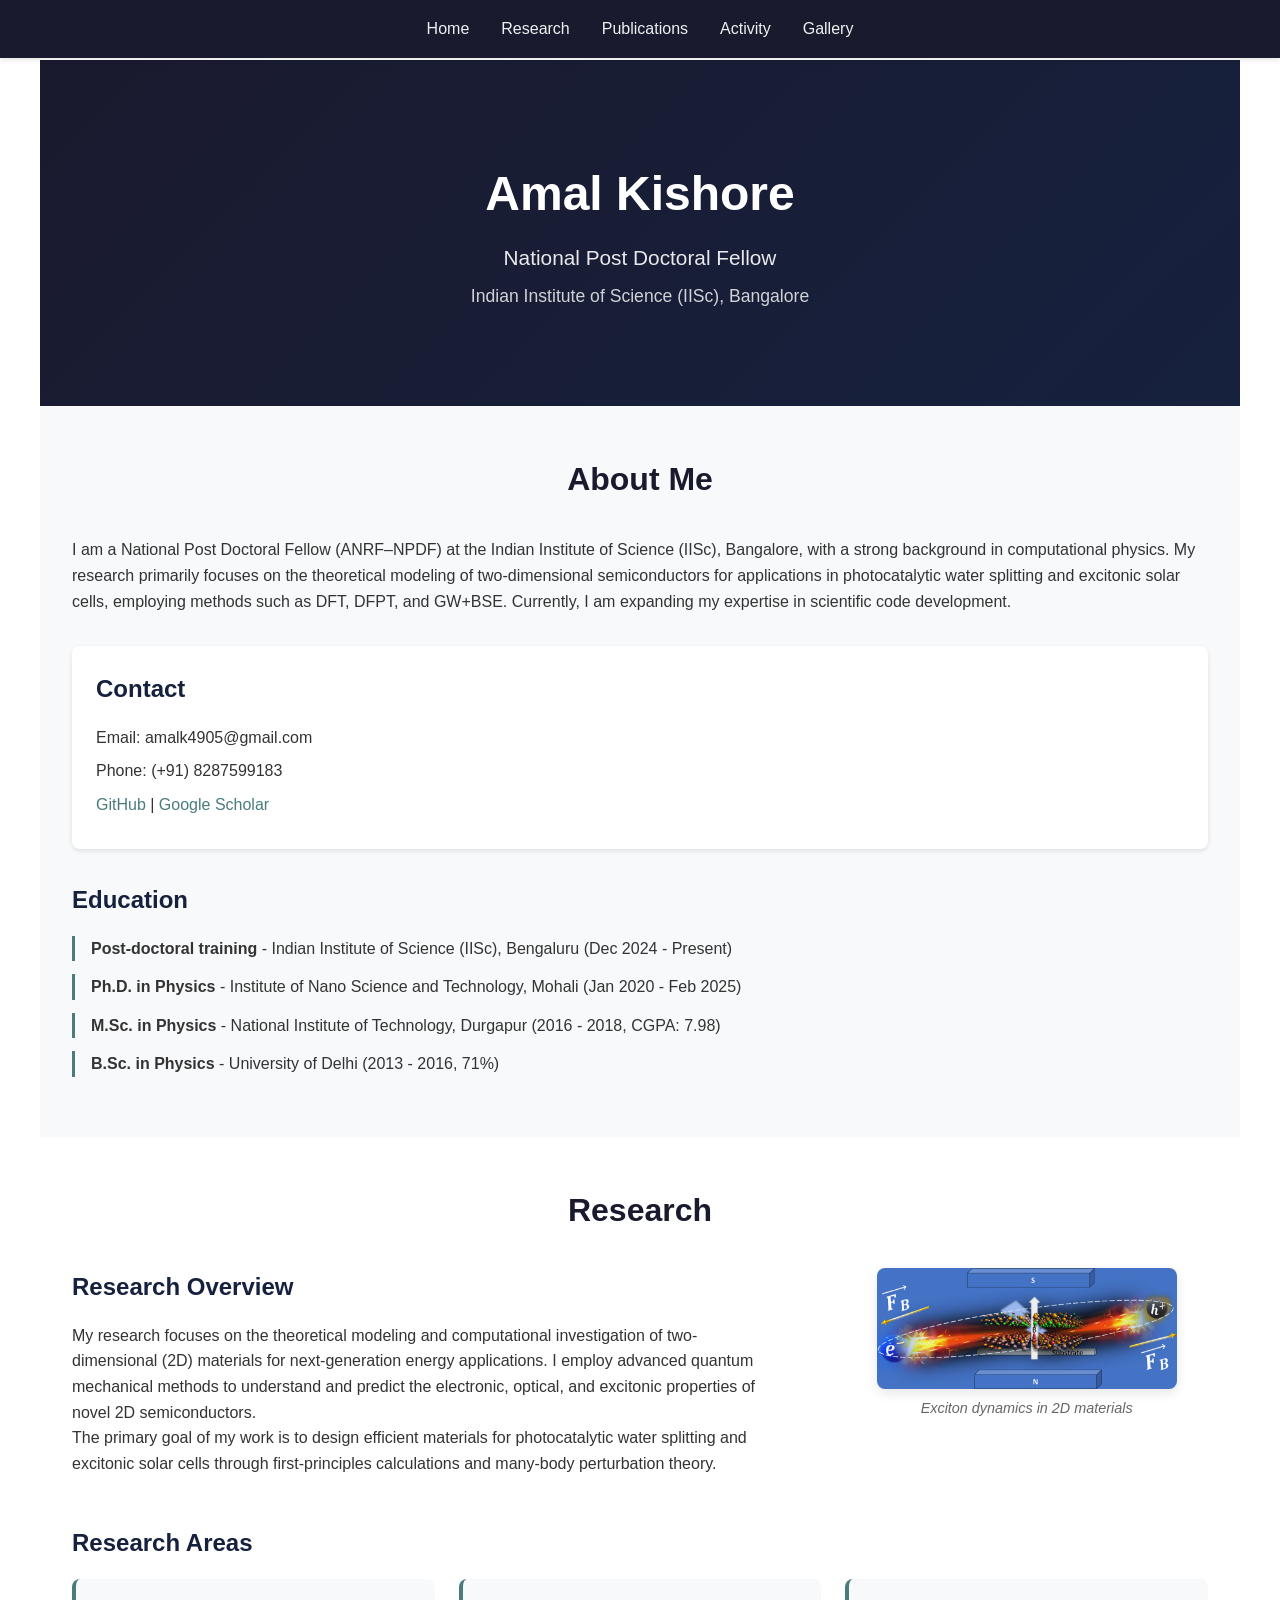
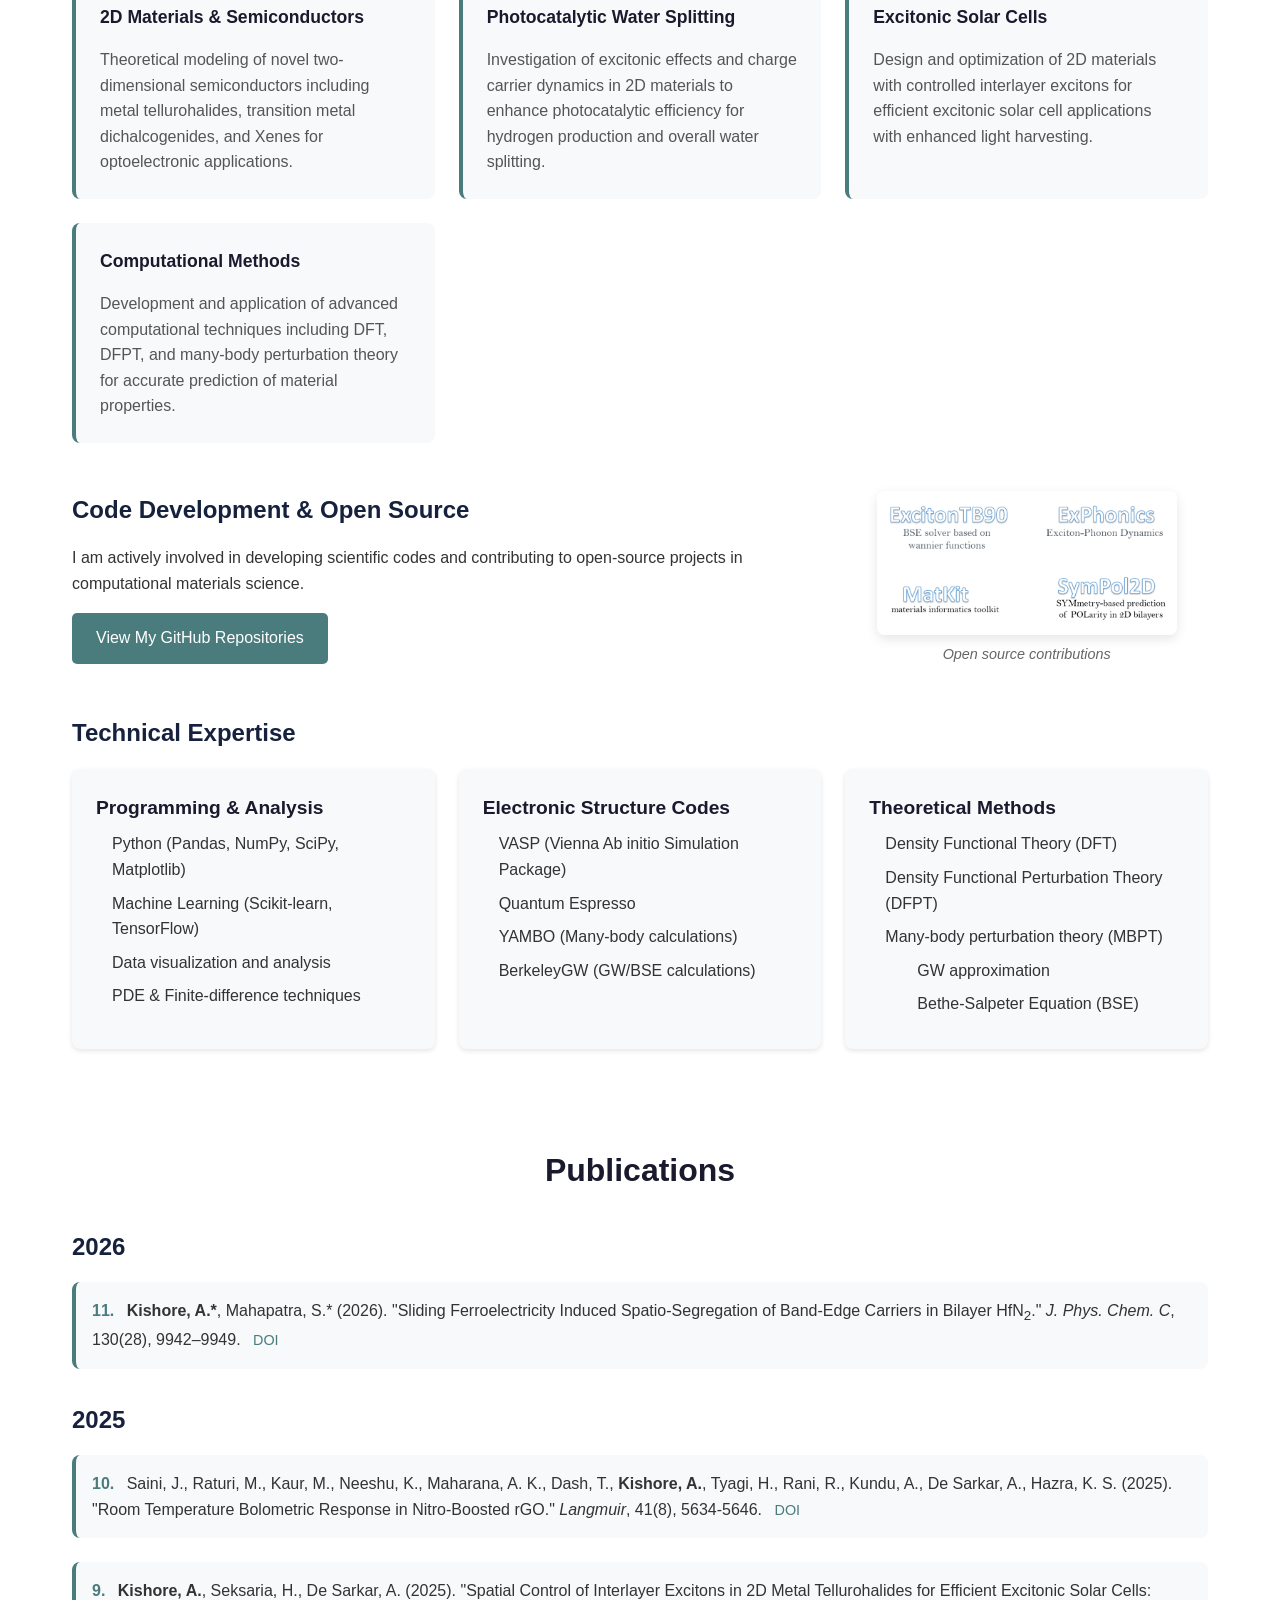
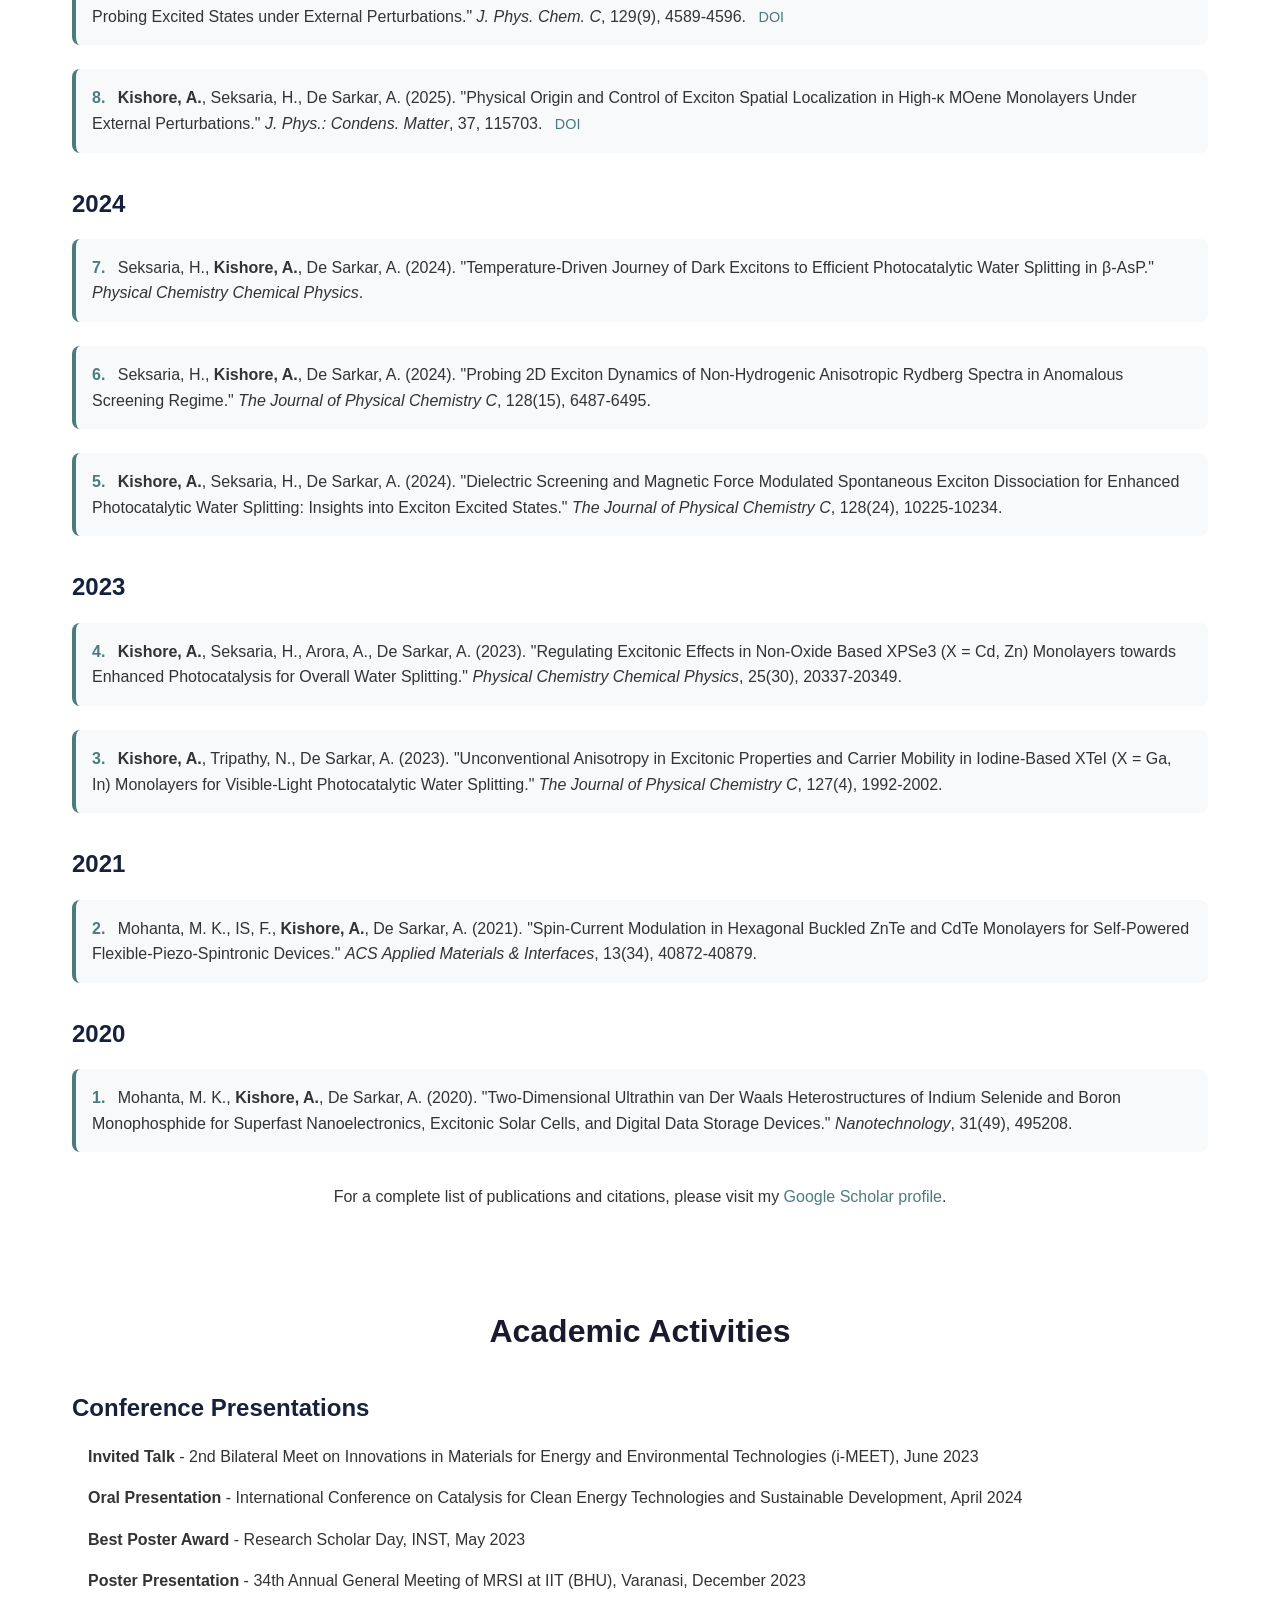
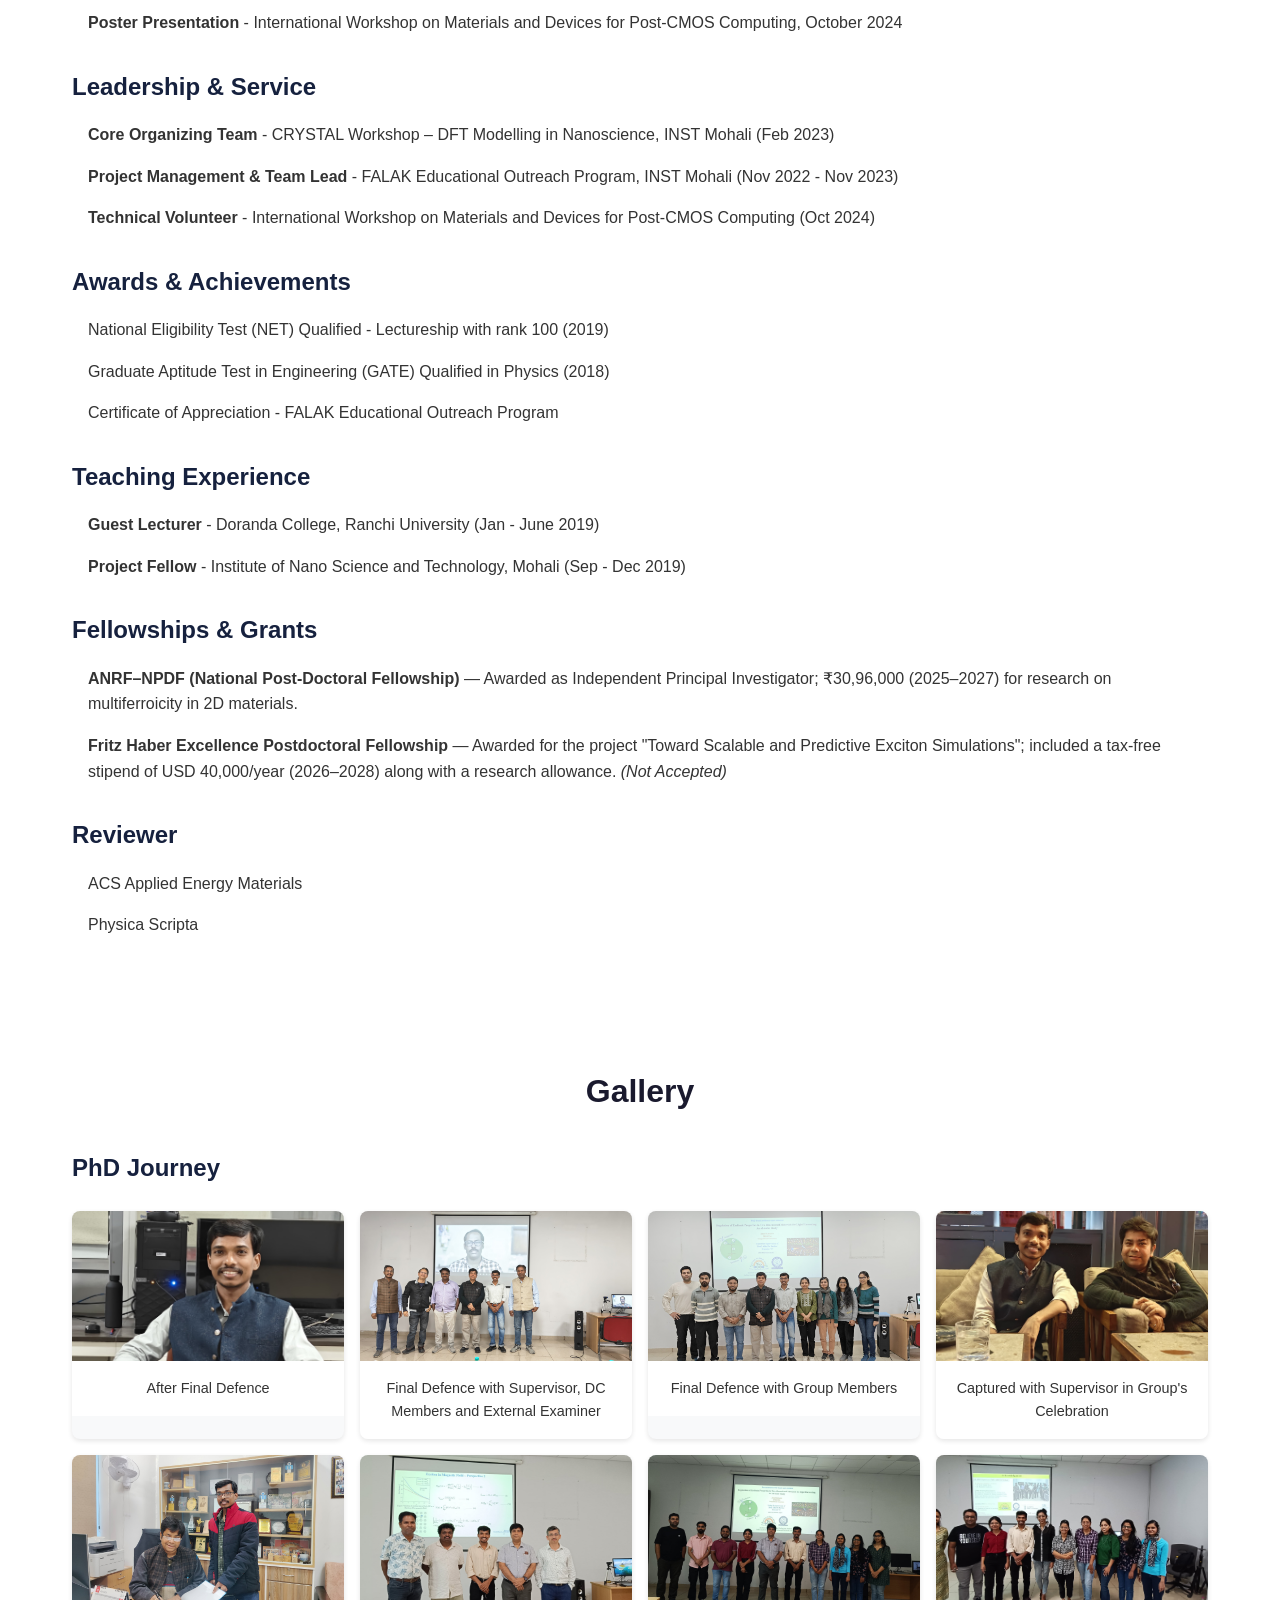
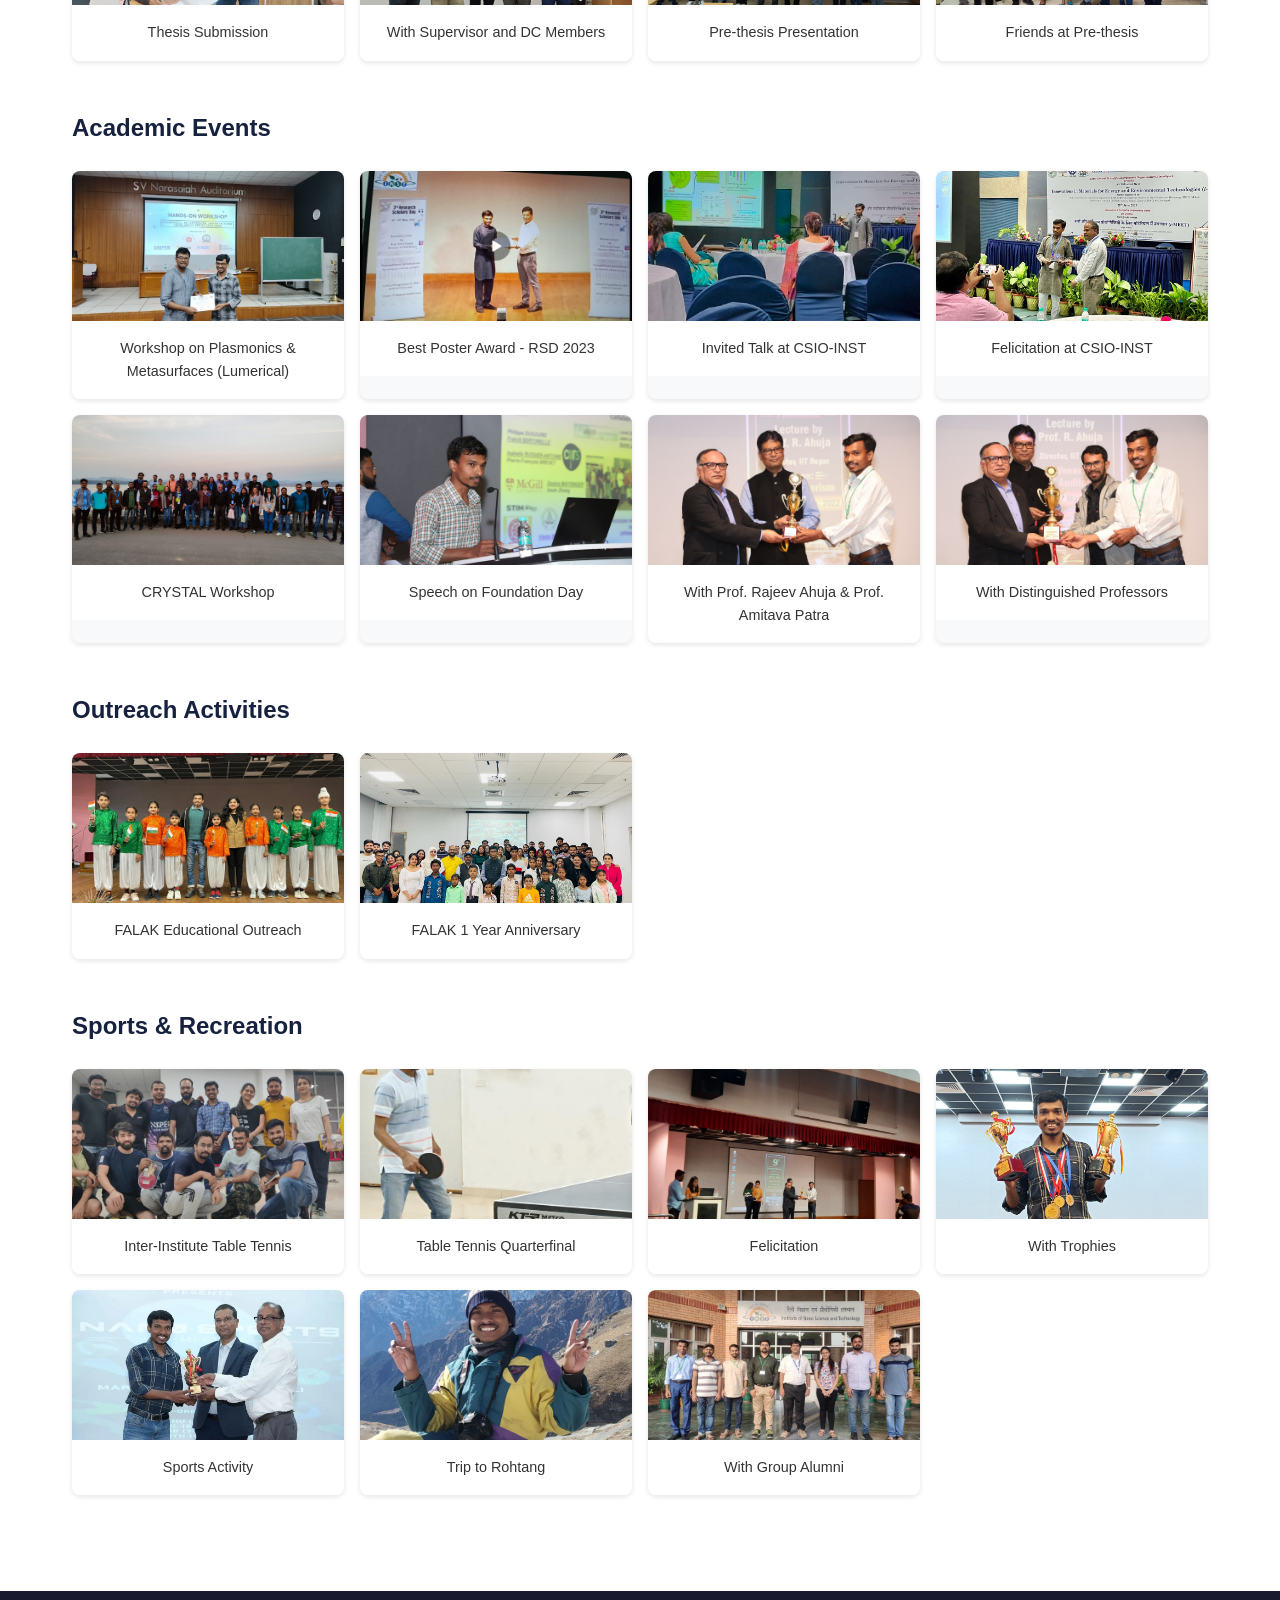
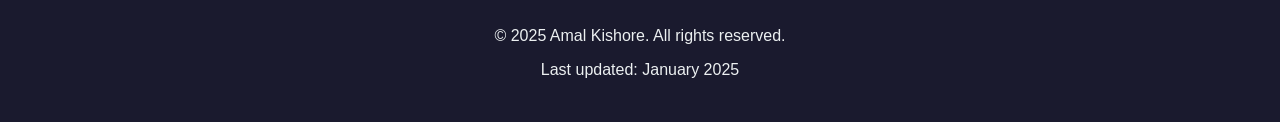
==== index.html @ a4b7e2dc "Add publication #11: Sliding Ferroelectricity in Bilayer HfN2, JPCC 2026 Co-Authored-By: Claude Sonn" ====
<!DOCTYPE html>
<html lang="en">
<head>
    <meta charset="UTF-8">
    <meta name="viewport" content="width=device-width, initial-scale=1.0">
    <title>Amal Kishore - National Post Doctoral Fellow</title>
    <link rel="stylesheet" href="styles.css">
</head>
<body>
    <header>
        <nav>
            <ul>
                <li><a href="#home">Home</a></li>
                <li><a href="#research">Research</a></li>
                <li><a href="#publications">Publications</a></li>
                <li><a href="#activity">Activity</a></li>
                <li><a href="#gallery">Gallery</a></li>
            </ul>
        </nav>
    </header>

    <main>
        <section id="home" class="hero">
            <h1>Amal Kishore</h1>
            <p class="tagline">National Post Doctoral Fellow</p>
            <p class="affiliation">Indian Institute of Science (IISc), Bangalore</p>
        </section>

        <section id="home-content">
            <h2>About Me</h2>
            <p>I am a National Post Doctoral Fellow (ANRF–NPDF) at the Indian Institute of Science (IISc), Bangalore, with a strong background in computational physics. My research primarily focuses on the theoretical modeling of two-dimensional semiconductors for applications in photocatalytic water splitting and excitonic solar cells, employing methods such as DFT, DFPT, and GW+BSE. Currently, I am expanding my expertise in scientific code development.</p>
            
            <div class="contact-info">
                <h3>Contact</h3>
                <p>Email: amalk4905@gmail.com</p>
                <p>Phone: (+91) 8287599183</p>
                <p><a href="https://github.com/amal-kishore" target="_blank">GitHub</a> | <a href="https://scholar.google.com/citations?hl=en&user=zPZ7AGsAAAAJ" target="_blank">Google Scholar</a></p>
            </div>

            <div class="education">
                <h3>Education</h3>
                <ul>
                    <li><strong>Post-doctoral training</strong> - Indian Institute of Science (IISc), Bengaluru (Dec 2024 - Present)</li>
                    <li><strong>Ph.D. in Physics</strong> - Institute of Nano Science and Technology, Mohali (Jan 2020 - Feb 2025)</li>
                    <li><strong>M.Sc. in Physics</strong> - National Institute of Technology, Durgapur (2016 - 2018, CGPA: 7.98)</li>
                    <li><strong>B.Sc. in Physics</strong> - University of Delhi (2013 - 2016, 71%)</li>
                </ul>
            </div>
        </section>

        <section id="research">
            <h2>Research</h2>
            <div class="research-content">
                <div class="research-overview">
                    <div class="research-text">
                        <h3>Research Overview</h3>
                        <p>My research focuses on the theoretical modeling and computational investigation of two-dimensional (2D) materials for next-generation energy applications. I employ advanced quantum mechanical methods to understand and predict the electronic, optical, and excitonic properties of novel 2D semiconductors.</p>
                        
                        <p>The primary goal of my work is to design efficient materials for photocatalytic water splitting and excitonic solar cells through first-principles calculations and many-body perturbation theory.</p>
                    </div>
                    <div class="research-image">
                        <img src="photos/TOC-exciton.jpeg" alt="Exciton Research Illustration" class="research-fig">
                        <p class="image-caption">Exciton dynamics in 2D materials</p>
                    </div>
                </div>

                <h3>Research Areas</h3>
                <div class="research-areas">
                    <div class="research-area">
                        <h4>2D Materials & Semiconductors</h4>
                        <p>Theoretical modeling of novel two-dimensional semiconductors including metal tellurohalides, transition metal dichalcogenides, and Xenes for optoelectronic applications.</p>
                    </div>
                    <div class="research-area">
                        <h4>Photocatalytic Water Splitting</h4>
                        <p>Investigation of excitonic effects and charge carrier dynamics in 2D materials to enhance photocatalytic efficiency for hydrogen production and overall water splitting.</p>
                    </div>
                    <div class="research-area">
                        <h4>Excitonic Solar Cells</h4>
                        <p>Design and optimization of 2D materials with controlled interlayer excitons for efficient excitonic solar cell applications with enhanced light harvesting.</p>
                    </div>
                    <div class="research-area">
                        <h4>Computational Methods</h4>
                        <p>Development and application of advanced computational techniques including DFT, DFPT, and many-body perturbation theory for accurate prediction of material properties.</p>
                    </div>
                </div>

                <div class="code-projects">
                    <div class="code-text">
                        <h3>Code Development & Open Source</h3>
                        <p>I am actively involved in developing scientific codes and contributing to open-source projects in computational materials science.</p>
                        <a href="https://github.com/amal-kishore" target="_blank" class="github-link">
                            <span>View My GitHub Repositories</span>
                        </a>
                    </div>
                    <div class="code-image">
                        <img src="photos/github-repo.png" alt="GitHub Repository" class="research-fig">
                        <p class="image-caption">Open source contributions</p>
                    </div>
                </div>

                <h3>Technical Expertise</h3>
                <div class="skills-grid">
                    <div class="skill-category">
                        <h4>Programming & Analysis</h4>
                        <ul>
                            <li>Python (Pandas, NumPy, SciPy, Matplotlib)</li>
                            <li>Machine Learning (Scikit-learn, TensorFlow)</li>
                            <li>Data visualization and analysis</li>
                            <li>PDE & Finite-difference techniques</li>
                        </ul>
                    </div>
                    <div class="skill-category">
                        <h4>Electronic Structure Codes</h4>
                        <ul>
                            <li>VASP (Vienna Ab initio Simulation Package)</li>
                            <li>Quantum Espresso</li>
                            <li>YAMBO (Many-body calculations)</li>
                            <li>BerkeleyGW (GW/BSE calculations)</li>
                        </ul>
                    </div>
                    <div class="skill-category">
                        <h4>Theoretical Methods</h4>
                        <ul>
                            <li>Density Functional Theory (DFT)</li>
                            <li>Density Functional Perturbation Theory (DFPT)</li>
                            <li>Many-body perturbation theory (MBPT)
                                <ul style="margin-left: 1rem; margin-top: 0.5rem;">
                                    <li>GW approximation</li>
                                    <li>Bethe-Salpeter Equation (BSE)</li>
                                </ul>
                            </li>
                        </ul>
                    </div>
                </div>
            </div>
        </section>

        <section id="publications">
            <h2>Publications</h2>
            <div class="publications-content">
                <h3>2026</h3>
                <ul class="publication-list">
                    <li>
                        <span class="pub-number">11.</span> <strong>Kishore, A.*</strong>, Mahapatra, S.* (2026). "Sliding Ferroelectricity Induced Spatio-Segregation of Band-Edge Carriers in Bilayer HfN<sub>2</sub>." <em>J. Phys. Chem. C</em>, 130(28), 9942–9949. <a href="https://doi.org/10.1021/acs.jpcc.6c01931" target="_blank" class="doi-link">DOI</a>
                    </li>
                </ul>

                <h3>2025</h3>
                <ul class="publication-list">
                    <li>
                        <span class="pub-number">10.</span> Saini, J., Raturi, M., Kaur, M., Neeshu, K., Maharana, A. K., Dash, T., <strong>Kishore, A.</strong>, Tyagi, H., Rani, R., Kundu, A., De Sarkar, A., Hazra, K. S. (2025). "Room Temperature Bolometric Response in Nitro-Boosted rGO." <em>Langmuir</em>, 41(8), 5634-5646. <a href="https://doi.org/10.1021/acs.langmuir.5c00028" target="_blank" class="doi-link">DOI</a>
                    </li>
                    <li>
                        <span class="pub-number">9.</span> <strong>Kishore, A.</strong>, Seksaria, H., De Sarkar, A. (2025). "Spatial Control of Interlayer Excitons in 2D Metal Tellurohalides for Efficient Excitonic Solar Cells: Probing Excited States under External Perturbations." <em>J. Phys. Chem. C</em>, 129(9), 4589-4596. <a href="https://doi.org/10.1021/acs.jpcc.4c06964" target="_blank" class="doi-link">DOI</a>
                    </li>
                    <li>
                        <span class="pub-number">8.</span> <strong>Kishore, A.</strong>, Seksaria, H., De Sarkar, A. (2025). "Physical Origin and Control of Exciton Spatial Localization in High-κ MOene Monolayers Under External Perturbations." <em>J. Phys.: Condens. Matter</em>, 37, 115703. <a href="https://iopscience.iop.org/article/10.1088/1361-648X/ada65f/meta" target="_blank" class="doi-link">DOI</a>
                    </li>
                </ul>

                <h3>2024</h3>
                <ul class="publication-list">
                    <li>
                        <span class="pub-number">7.</span> Seksaria, H., <strong>Kishore, A.</strong>, De Sarkar, A. (2024). "Temperature-Driven Journey of Dark Excitons to Efficient Photocatalytic Water Splitting in β-AsP." <em>Physical Chemistry Chemical Physics</em>.
                    </li>
                    <li>
                        <span class="pub-number">6.</span> Seksaria, H., <strong>Kishore, A.</strong>, De Sarkar, A. (2024). "Probing 2D Exciton Dynamics of Non-Hydrogenic Anisotropic Rydberg Spectra in Anomalous Screening Regime." <em>The Journal of Physical Chemistry C</em>, 128(15), 6487-6495.
                    </li>
                    <li>
                        <span class="pub-number">5.</span> <strong>Kishore, A.</strong>, Seksaria, H., De Sarkar, A. (2024). "Dielectric Screening and Magnetic Force Modulated Spontaneous Exciton Dissociation for Enhanced Photocatalytic Water Splitting: Insights into Exciton Excited States." <em>The Journal of Physical Chemistry C</em>, 128(24), 10225-10234.
                    </li>
                </ul>

                <h3>2023</h3>
                <ul class="publication-list">
                    <li>
                        <span class="pub-number">4.</span> <strong>Kishore, A.</strong>, Seksaria, H., Arora, A., De Sarkar, A. (2023). "Regulating Excitonic Effects in Non-Oxide Based XPSe3 (X = Cd, Zn) Monolayers towards Enhanced Photocatalysis for Overall Water Splitting." <em>Physical Chemistry Chemical Physics</em>, 25(30), 20337-20349.
                    </li>
                    <li>
                        <span class="pub-number">3.</span> <strong>Kishore, A.</strong>, Tripathy, N., De Sarkar, A. (2023). "Unconventional Anisotropy in Excitonic Properties and Carrier Mobility in Iodine-Based XTeI (X = Ga, In) Monolayers for Visible-Light Photocatalytic Water Splitting." <em>The Journal of Physical Chemistry C</em>, 127(4), 1992-2002.
                    </li>
                </ul>

                <h3>2021</h3>
                <ul class="publication-list">
                    <li>
                        <span class="pub-number">2.</span> Mohanta, M. K., IS, F., <strong>Kishore, A.</strong>, De Sarkar, A. (2021). "Spin-Current Modulation in Hexagonal Buckled ZnTe and CdTe Monolayers for Self-Powered Flexible-Piezo-Spintronic Devices." <em>ACS Applied Materials & Interfaces</em>, 13(34), 40872-40879.
                    </li>
                </ul>

                <h3>2020</h3>
                <ul class="publication-list">
                    <li>
                        <span class="pub-number">1.</span> Mohanta, M. K., <strong>Kishore, A.</strong>, De Sarkar, A. (2020). "Two-Dimensional Ultrathin van Der Waals Heterostructures of Indium Selenide and Boron Monophosphide for Superfast Nanoelectronics, Excitonic Solar Cells, and Digital Data Storage Devices." <em>Nanotechnology</em>, 31(49), 495208.
                    </li>
                </ul>

                <p class="more-publications">For a complete list of publications and citations, please visit my <a href="https://scholar.google.com/citations?hl=en&user=zPZ7AGsAAAAJ" target="_blank">Google Scholar profile</a>.</p>
            </div>
        </section>

        <section id="activity">
            <h2>Academic Activities</h2>
            <div class="activity-content">
                <h3>Conference Presentations</h3>
                <ul class="activity-list">
                    <li><strong>Invited Talk</strong> - 2nd Bilateral Meet on Innovations in Materials for Energy and Environmental Technologies (i-MEET), June 2023</li>
                    <li><strong>Oral Presentation</strong> - International Conference on Catalysis for Clean Energy Technologies and Sustainable Development, April 2024</li>
                    <li><strong>Best Poster Award</strong> - Research Scholar Day, INST, May 2023</li>
                    <li><strong>Poster Presentation</strong> - 34th Annual General Meeting of MRSI at IIT (BHU), Varanasi, December 2023</li>
                    <li><strong>Poster Presentation</strong> - International Workshop on Materials and Devices for Post-CMOS Computing, October 2024</li>
                </ul>

                <h3>Leadership & Service</h3>
                <ul class="activity-list">
                    <li><strong>Core Organizing Team</strong> - CRYSTAL Workshop – DFT Modelling in Nanoscience, INST Mohali (Feb 2023)</li>
                    <li><strong>Project Management & Team Lead</strong> - FALAK Educational Outreach Program, INST Mohali (Nov 2022 - Nov 2023)</li>
                    <li><strong>Technical Volunteer</strong> - International Workshop on Materials and Devices for Post-CMOS Computing (Oct 2024)</li>
                </ul>

                <h3>Awards & Achievements</h3>
                <ul class="activity-list">
                    <li>National Eligibility Test (NET) Qualified - Lectureship with rank 100 (2019)</li>
                    <li>Graduate Aptitude Test in Engineering (GATE) Qualified in Physics (2018)</li>
                    <li>Certificate of Appreciation - FALAK Educational Outreach Program</li>
                </ul>

                <h3>Teaching Experience</h3>
                <ul class="activity-list">
                    <li><strong>Guest Lecturer</strong> - Doranda College, Ranchi University (Jan - June 2019)</li>
                    <li><strong>Project Fellow</strong> - Institute of Nano Science and Technology, Mohali (Sep - Dec 2019)</li>
                </ul>

                <h3>Fellowships &amp; Grants</h3>
                <ul class="activity-list">
                    <li>
                        <strong>ANRF–NPDF (National Post-Doctoral Fellowship)</strong> — Awarded as Independent Principal Investigator; ₹30,96,000 (2025–2027) for research on multiferroicity in 2D materials.
                    </li>
                    <li>
                        <strong>Fritz Haber Excellence Postdoctoral Fellowship</strong> — Awarded for the project "Toward Scalable and Predictive Exciton Simulations"; included a tax-free stipend of USD 40,000/year (2026–2028) along with a research allowance. <em>(Not Accepted)</em>
                    </li>
                </ul>

                <h3>Reviewer</h3>
                <ul class="activity-list">
                    <li>ACS Applied Energy Materials</li>
                    <li>Physica Scripta</li>
                </ul>
            </div>
        </section>

        <section id="gallery">
            <h2>Gallery</h2>
            <div class="gallery-content">
                <h3>PhD Journey</h3>
                <div class="gallery-grid">
                    <div class="gallery-item">
                        <img src="photos/me-after-final-defence.jpg" alt="After Final Defence">
                        <p>After Final Defence</p>
                    </div>
                    <div class="gallery-item">
                        <img src="photos/final-defence-with-supervisor-and-DC-members.jpg" alt="Final Defence with Supervisor, DC Members and External Examiner">
                        <p>Final Defence with Supervisor, DC Members and External Examiner</p>
                    </div>
                    <div class="gallery-item">
                        <img src="photos/final-defence-group-members.jpg" alt="Final Defence with Group Members">
                        <p>Final Defence with Group Members</p>
                    </div>
                    <div class="gallery-item">
                        <img src="photos/party-final-defence-supervisor.jpg" alt="Captured with Supervisor in Group's Celebration">
                        <p>Captured with Supervisor in Group's Celebration</p>
                    </div>
                    <div class="gallery-item">
                        <img src="photos/thesis-submission.jpg" alt="Thesis Submission">
                        <p>Thesis Submission</p>
                    </div>
                    <div class="gallery-item">
                        <img src="photos/thesis1.jpg" alt="With Supervisor and DC Members">
                        <p>With Supervisor and DC Members</p>
                    </div>
                    <div class="gallery-item">
                        <img src="photos/pre-thesis.jpg" alt="Pre-thesis">
                        <p>Pre-thesis Presentation</p>
                    </div>
                    <div class="gallery-item">
                        <img src="photos/friends-pre-thesis.jpg" alt="Friends at Pre-thesis">
                        <p>Friends at Pre-thesis</p>
                    </div>
                </div>

                <h3>Academic Events</h3>
                <div class="gallery-grid">
                    <div class="gallery-item">
                        <img src="photos/workshop-plasmonics-metasurfaces-lumerical.jpg" alt="Workshop on Plasmonics and Metasurfaces">
                        <p>Workshop on Plasmonics & Metasurfaces (Lumerical)</p>
                    </div>
                    <div class="gallery-item">
                        <img src="photos/best-poster-RSD-2023.jpg" alt="Best Poster Award RSD 2023">
                        <p>Best Poster Award - RSD 2023</p>
                    </div>
                    <div class="gallery-item">
                        <img src="photos/invited-talk-csio-inst.jpg" alt="Invited Talk at CSIO-INST">
                        <p>Invited Talk at CSIO-INST</p>
                    </div>
                    <div class="gallery-item">
                        <img src="photos/invited-talk-csio-inst-felicitation.jpg" alt="Felicitation at CSIO-INST">
                        <p>Felicitation at CSIO-INST</p>
                    </div>
                    <div class="gallery-item">
                        <img src="photos/crystal-workshop.jpg" alt="CRYSTAL Workshop">
                        <p>CRYSTAL Workshop</p>
                    </div>
                    <div class="gallery-item">
                        <img src="photos/my-speech-foundation-day.jpg" alt="Speech on Foundation Day">
                        <p>Speech on Foundation Day</p>
                    </div>
                    <div class="gallery-item">
                        <img src="photos/prof-rajeev-ahuja-prof-amitava-patra-me.jpg" alt="With Prof. Rajeev Ahuja and Prof. Amitava Patra">
                        <p>With Prof. Rajeev Ahuja & Prof. Amitava Patra</p>
                    </div>
                    <div class="gallery-item">
                        <img src="photos/prof-rajeev-ahuja-prof-amitava-patra-dr-raihan-me.jpg" alt="With Distinguished Professors">
                        <p>With Distinguished Professors</p>
                    </div>
                </div>

                <h3>Outreach Activities</h3>
                <div class="gallery-grid">
                    <div class="gallery-item">
                        <img src="photos/falak-kids-harshita-amal.jpg" alt="FALAK Outreach with Kids">
                        <p>FALAK Educational Outreach</p>
                    </div>
                    <div class="gallery-item">
                        <img src="photos/falak-1-year-anniversary.jpg" alt="FALAK 1 Year Anniversary">
                        <p>FALAK 1 Year Anniversary</p>
                    </div>
                </div>

                <h3>Sports & Recreation</h3>
                <div class="gallery-grid">
                    <div class="gallery-item">
                        <img src="photos/inter-institute-tt.jpg" alt="Inter-Institute Table Tennis">
                        <p>Inter-Institute Table Tennis</p>
                    </div>
                    <div class="gallery-item">
                        <img src="photos/tt-quaterfinal.jpg" alt="TT Quarterfinal">
                        <p>Table Tennis Quarterfinal</p>
                    </div>
                    <div class="gallery-item">
                        <img src="photos/sports2.jpg" alt="Felicitation">
                        <p>Felicitation</p>
                    </div>
                    <div class="gallery-item">
                        <img src="photos/sports3.jpg" alt="With Trophies">
                        <p>With Trophies</p>
                    </div>
                    <div class="gallery-item">
                        <img src="photos/sports4.jpg" alt="Sports Activity">
                        <p>Sports Activity</p>
                    </div>
                    <div class="gallery-item">
                        <img src="photos/rohtang.jpg" alt="Rohtang Trip">
                        <p>Trip to Rohtang</p>
                    </div>
                    <div class="gallery-item">
                        <img src="photos/with-group-alumni.jpg" alt="With Group Alumni">
                        <p>With Group Alumni</p>
                    </div>
                </div>
            </div>
        </section>
    </main>

    <footer>
        <p>&copy; 2025 Amal Kishore. All rights reserved.</p>
        <p>Last updated: January 2025</p>
    </footer>
</body>
</html>
---- styles.css ----
* {
    margin: 0;
    padding: 0;
    box-sizing: border-box;
}

body {
    font-family: -apple-system, BlinkMacSystemFont, 'Segoe UI', Roboto, Oxygen, Ubuntu, Cantarell, sans-serif;
    line-height: 1.6;
    color: #333;
}

header {
    background-color: #1a1a2e;
    padding: 1rem 0;
    position: fixed;
    width: 100%;
    top: 0;
    z-index: 1000;
    box-shadow: 0 2px 5px rgba(0,0,0,0.1);
}

nav ul {
    list-style: none;
    display: flex;
    justify-content: center;
    gap: 2rem;
}

nav a {
    color: #ecf0f1;
    text-decoration: none;
    transition: color 0.3s;
    font-weight: 500;
}

nav a:hover {
    color: #4a7c7e;
}

main {
    margin-top: 60px;
}

.hero {
    background: linear-gradient(135deg, #1a1a2e 0%, #16213e 100%);
    color: white;
    text-align: center;
    padding: 6rem 2rem;
}

.hero h1 {
    font-size: 3rem;
    margin-bottom: 0.5rem;
    font-weight: 700;
}

.tagline {
    font-size: 1.3rem;
    opacity: 0.9;
    margin-bottom: 0.5rem;
}

.affiliation {
    font-size: 1.1rem;
    opacity: 0.8;
}

section {
    padding: 3rem 2rem;
    max-width: 1200px;
    margin: 0 auto;
}

#home-content {
    background-color: #f8f9fa;
}

h2 {
    font-size: 2rem;
    margin-bottom: 2rem;
    text-align: center;
    color: #1a1a2e;
}

h3 {
    font-size: 1.5rem;
    margin-bottom: 1rem;
    color: #16213e;
}

h4 {
    font-size: 1.2rem;
    margin-bottom: 0.5rem;
    color: #1a1a2e;
}

.contact-info {
    margin-top: 2rem;
    background: white;
    padding: 1.5rem;
    border-radius: 8px;
    box-shadow: 0 2px 5px rgba(0,0,0,0.1);
}

.contact-info p {
    margin-bottom: 0.5rem;
}

.contact-info a {
    color: #4a7c7e;
    text-decoration: none;
}

.contact-info a:hover {
    text-decoration: underline;
}

.education {
    margin-top: 2rem;
}

.education ul {
    list-style: none;
}

.education li {
    margin-bottom: 0.8rem;
    padding-left: 1rem;
    border-left: 3px solid #4a7c7e;
}

.research-overview, .code-projects {
    display: grid;
    grid-template-columns: 2fr 1fr;
    gap: 3rem;
    margin-bottom: 3rem;
    align-items: start;
}

.research-text, .code-text {
    padding-right: 1rem;
}

.research-image, .code-image {
    display: flex;
    flex-direction: column;
    align-items: center;
}

.research-fig {
    width: 100%;
    max-width: 300px;
    height: auto;
    border-radius: 8px;
    box-shadow: 0 4px 12px rgba(0,0,0,0.1);
    transition: transform 0.3s ease;
}

.research-fig:hover {
    transform: scale(1.05);
}

.image-caption {
    margin-top: 0.5rem;
    font-size: 0.9rem;
    color: #666;
    text-align: center;
    font-style: italic;
}

.research-areas {
    display: grid;
    grid-template-columns: repeat(auto-fit, minmax(300px, 1fr));
    gap: 1.5rem;
    margin-bottom: 3rem;
}

.research-area {
    background: #f8f9fa;
    padding: 1.5rem;
    border-radius: 8px;
    border-left: 4px solid #4a7c7e;
    transition: transform 0.3s ease, box-shadow 0.3s ease;
}

.research-area:hover {
    transform: translateY(-3px);
    box-shadow: 0 6px 20px rgba(0,0,0,0.1);
}

.research-area h4 {
    margin-bottom: 1rem;
    color: #1a1a2e;
    font-size: 1.1rem;
}

.research-area p {
    line-height: 1.6;
    color: #555;
}

.code-list {
    list-style: none;
    margin: 1rem 0;
}

.code-list li {
    margin-bottom: 0.5rem;
    padding-left: 1.2rem;
    position: relative;
}

.code-list li:before {
    content: "▸";
    position: absolute;
    left: 0;
    color: #4a7c7e;
    font-weight: bold;
}

.github-link {
    display: inline-block;
    background: #4a7c7e;
    color: white;
    padding: 0.8rem 1.5rem;
    border-radius: 5px;
    text-decoration: none;
    margin-top: 1rem;
    transition: background 0.3s ease;
}

.github-link:hover {
    background: #16213e;
}

.research-list, .activity-list, .publication-list {
    list-style: none;
    margin-bottom: 2rem;
}

.research-list li {
    margin-bottom: 0.5rem;
    padding-left: 1.5rem;
    position: relative;
}

.research-list li:before {
    content: "▸";
    position: absolute;
    left: 0;
    color: #4a7c7e;
}

.skills-grid {
    display: grid;
    grid-template-columns: repeat(auto-fit, minmax(250px, 1fr));
    gap: 1.5rem;
    margin-top: 1rem;
}

.skill-category {
    background: #f8f9fa;
    padding: 1.5rem;
    border-radius: 8px;
    box-shadow: 0 2px 5px rgba(0,0,0,0.1);
}

.skill-category ul {
    list-style: none;
}

.skill-category li {
    margin-bottom: 0.5rem;
    padding-left: 1rem;
}

.publication-list li {
    margin-bottom: 1.5rem;
    padding: 1rem;
    background: #f8f9fa;
    border-radius: 8px;
    border-left: 4px solid #4a7c7e;
    position: relative;
}

.pub-number {
    font-weight: bold;
    color: #4a7c7e;
    margin-right: 0.5rem;
}

.doi-link {
    color: #4a7c7e;
    text-decoration: none;
    font-weight: 500;
    font-size: 0.9rem;
    margin-left: 0.5rem;
}

.doi-link:hover {
    text-decoration: underline;
    color: #16213e;
}

.more-publications {
    text-align: center;
    margin-top: 1rem;
}

.more-publications a {
    color: #4a7c7e;
    text-decoration: none;
    font-weight: 500;
}

.more-publications a:hover {
    text-decoration: underline;
}

.activity-list li {
    margin-bottom: 1rem;
    padding-left: 1rem;
}

footer {
    background-color: #1a1a2e;
    color: #ecf0f1;
    text-align: center;
    padding: 2rem;
}

footer p {
    margin-bottom: 0.5rem;
}

.gallery-content h3 {
    margin-top: 2rem;
    margin-bottom: 1.5rem;
}

.gallery-content h3:first-child {
    margin-top: 0;
}

.gallery-grid {
    display: grid;
    grid-template-columns: repeat(4, 1fr);
    gap: 1rem;
    margin-bottom: 3rem;
    max-width: 100%;
}

.gallery-item {
    background: #f8f9fa;
    border-radius: 8px;
    overflow: hidden;
    box-shadow: 0 2px 5px rgba(0,0,0,0.1);
    transition: transform 0.3s, box-shadow 0.3s;
}

.gallery-item:hover {
    transform: translateY(-3px);
    box-shadow: 0 4px 12px rgba(0,0,0,0.15);
}

.gallery-item img {
    width: 100%;
    height: 150px;
    object-fit: cover;
    display: block;
}

.gallery-item p {
    padding: 1rem;
    text-align: center;
    font-size: 0.9rem;
    color: #333;
    background: white;
    margin: 0;
}

@media (max-width: 768px) {
    nav ul {
        flex-wrap: wrap;
        gap: 1rem;
    }
    
    .hero h1 {
        font-size: 2rem;
    }
    
    .tagline {
        font-size: 1.1rem;
    }
    
    section {
        padding: 2rem 1rem;
    }
    
    .skills-grid {
        grid-template-columns: 1fr;
    }
    
    .research-overview, .code-projects {
        grid-template-columns: 1fr;
        gap: 1.5rem;
    }
    
    .research-areas {
        grid-template-columns: 1fr;
    }
    
    .research-fig {
        max-width: 250px;
    }
    
    .gallery-grid {
        grid-template-columns: repeat(2, 1fr);
        gap: 0.8rem;
    }
    
    .gallery-item img {
        height: 120px;
    }
    
    .gallery-item p {
        padding: 0.5rem;
        font-size: 0.85rem;
    }
}
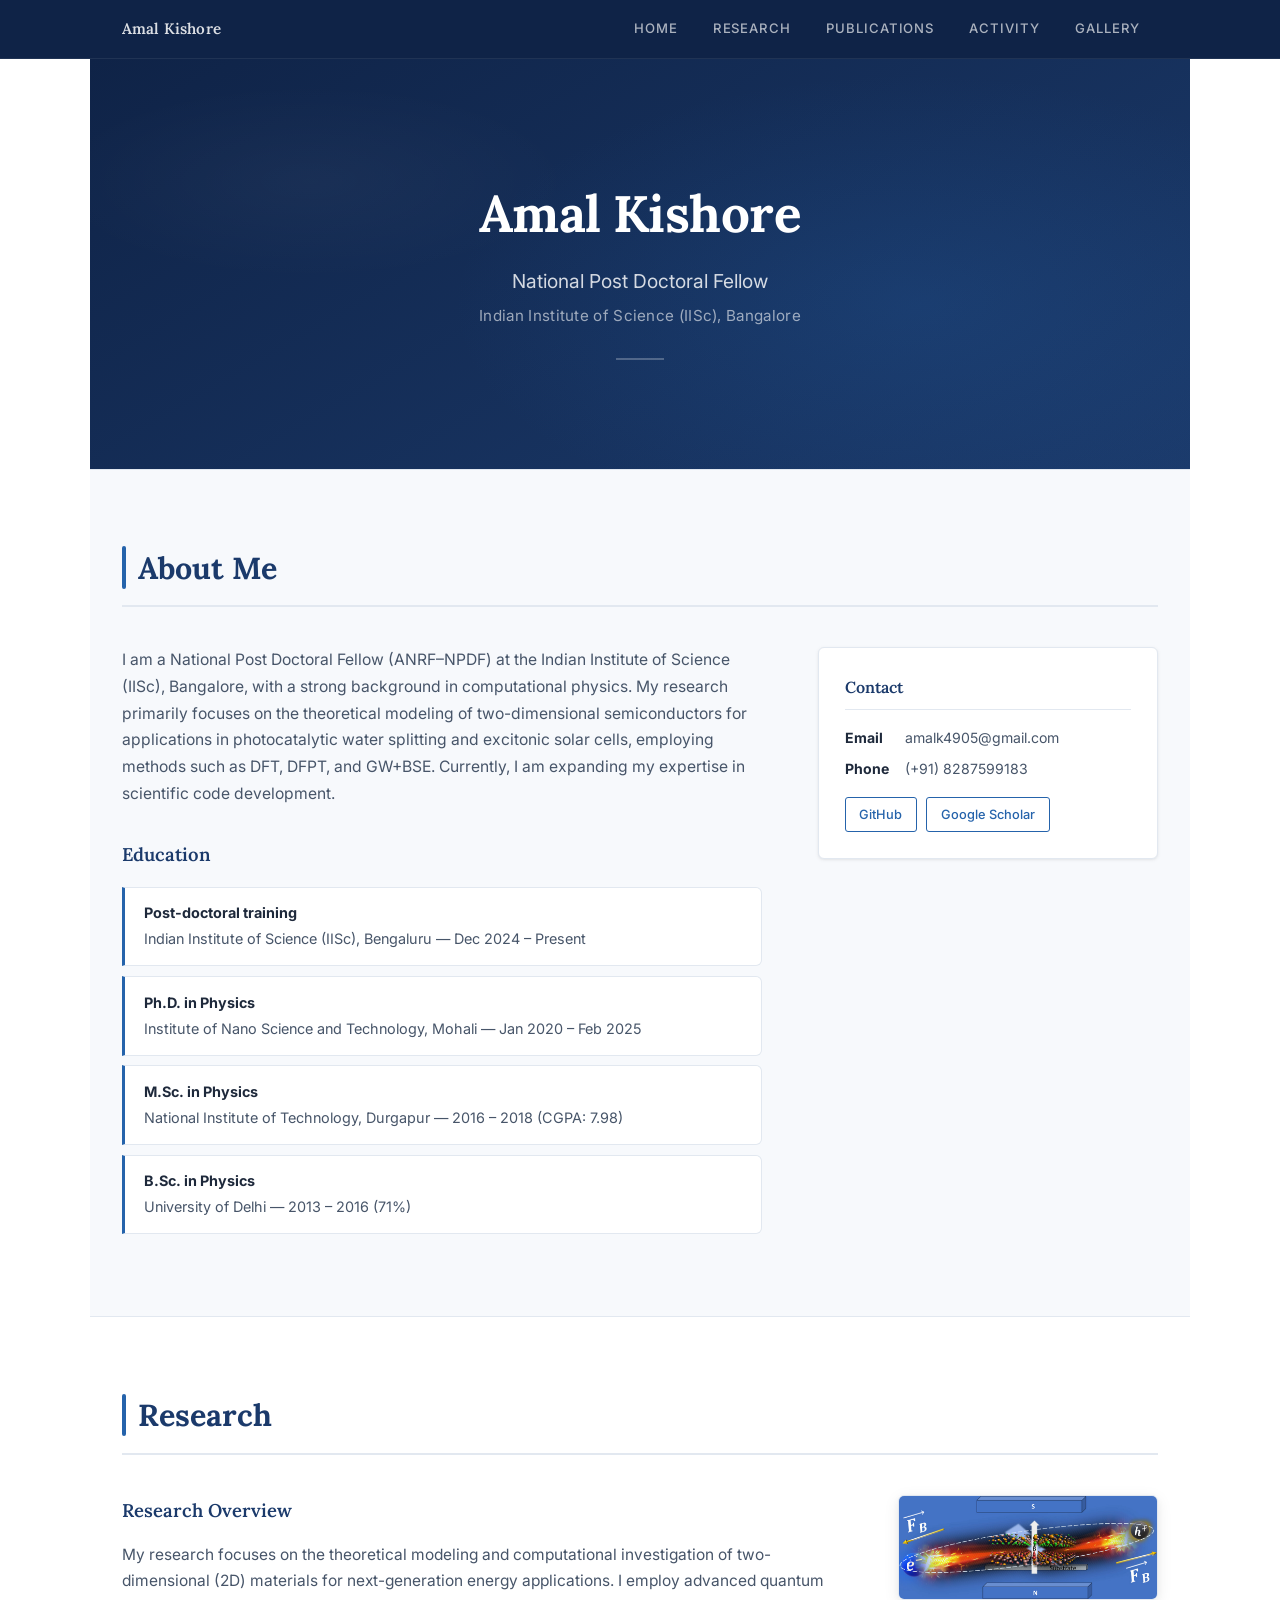
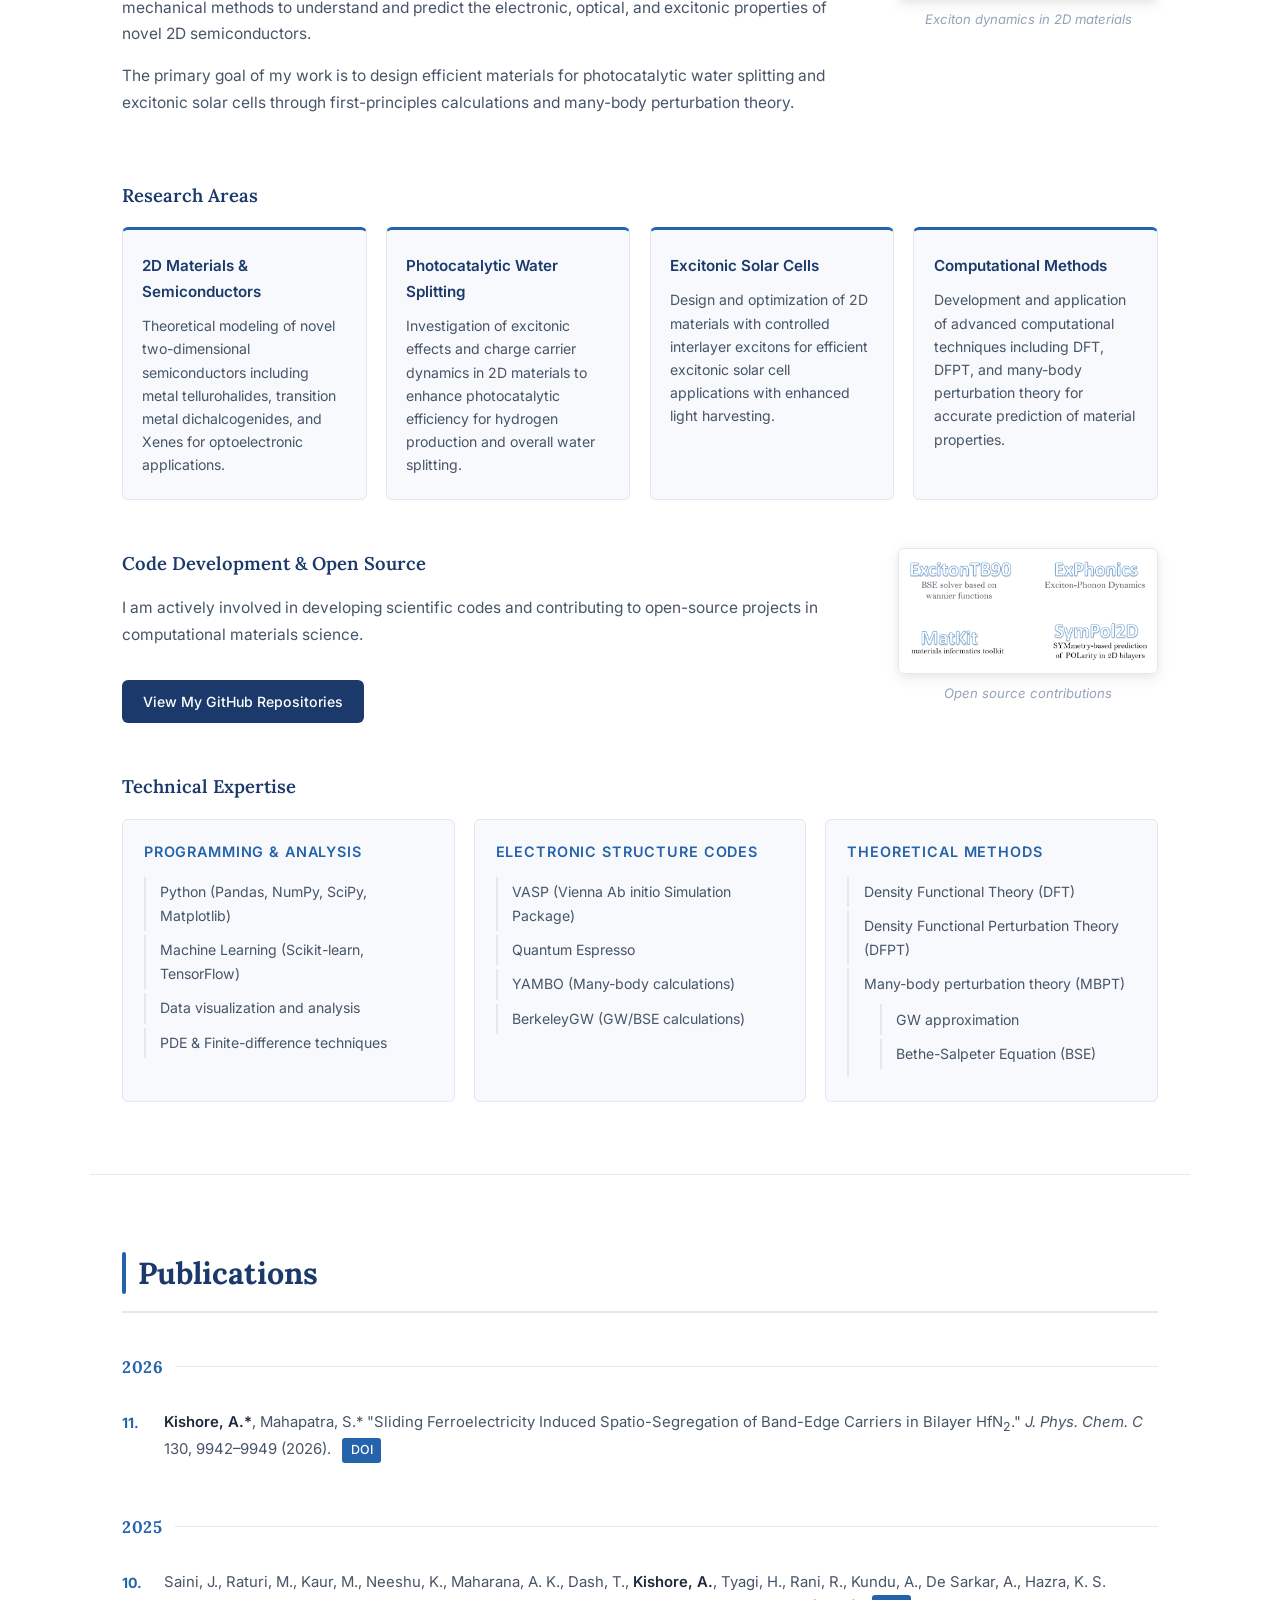
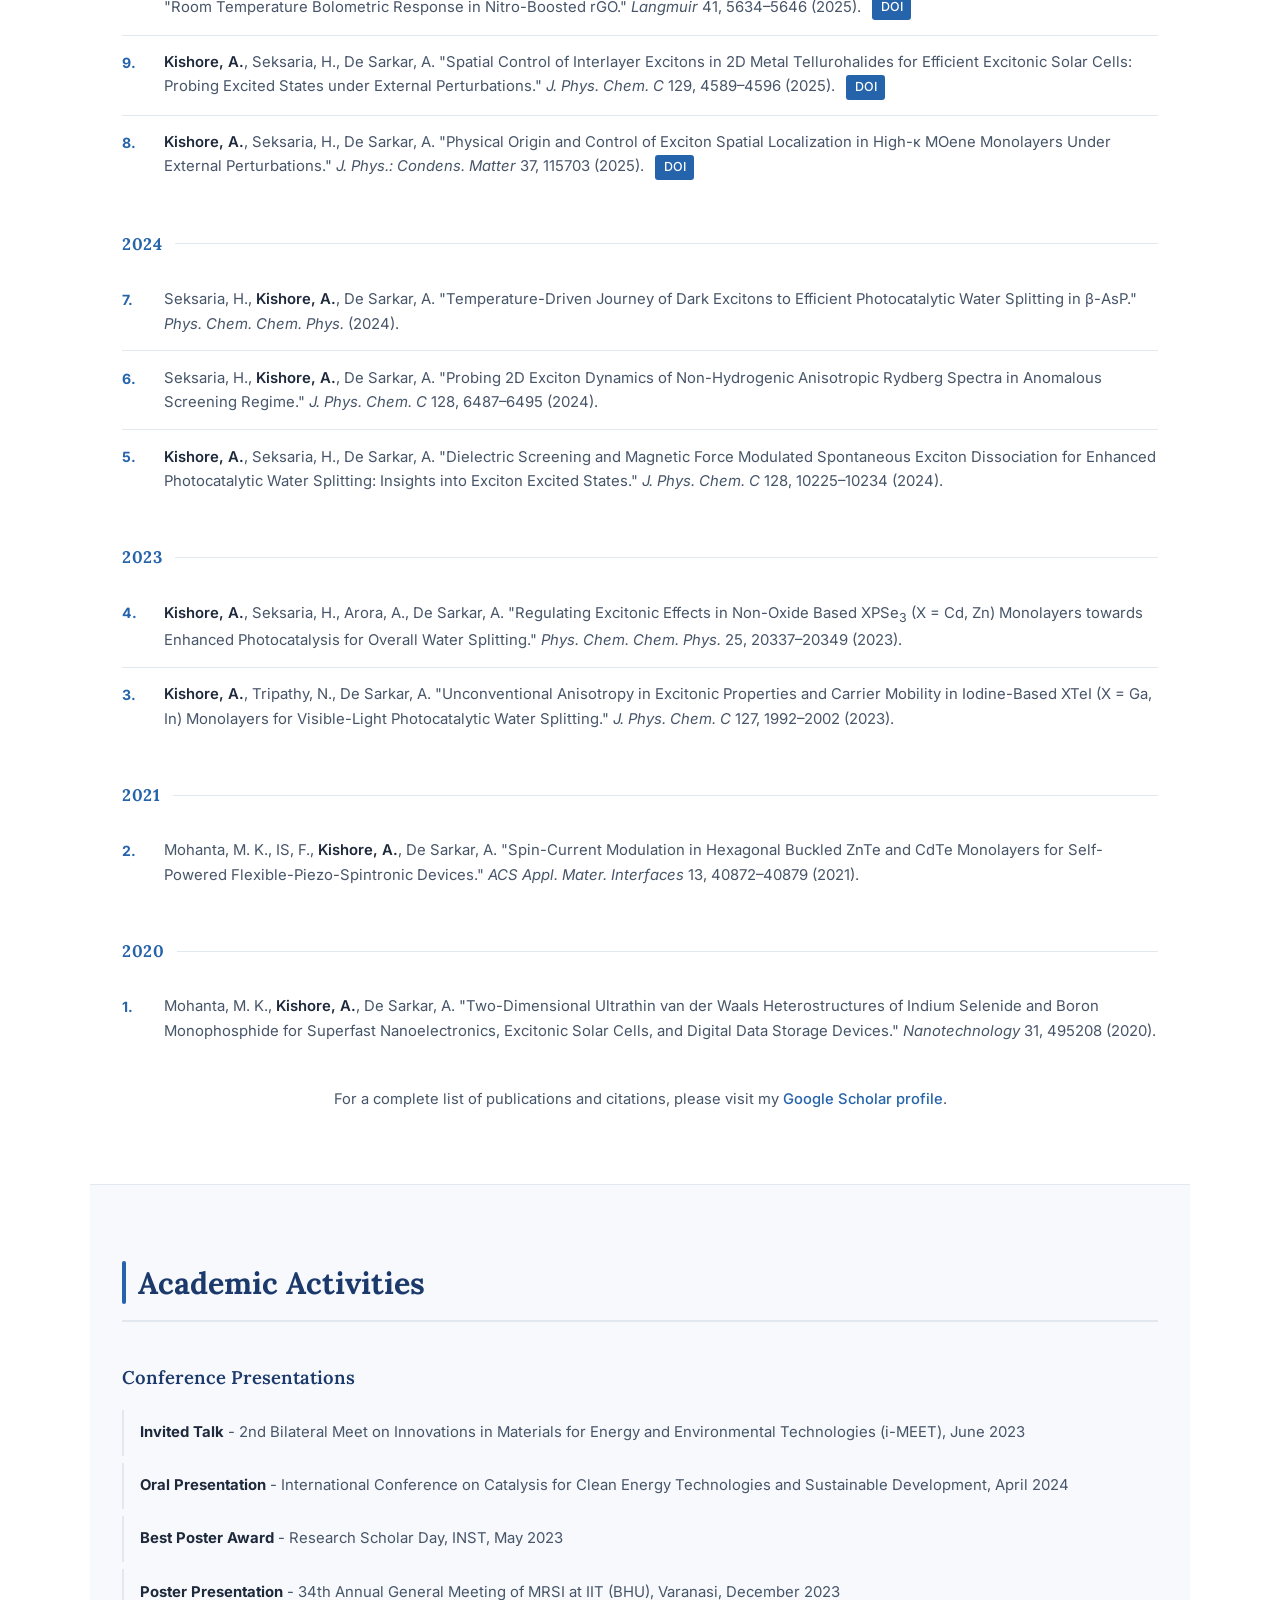
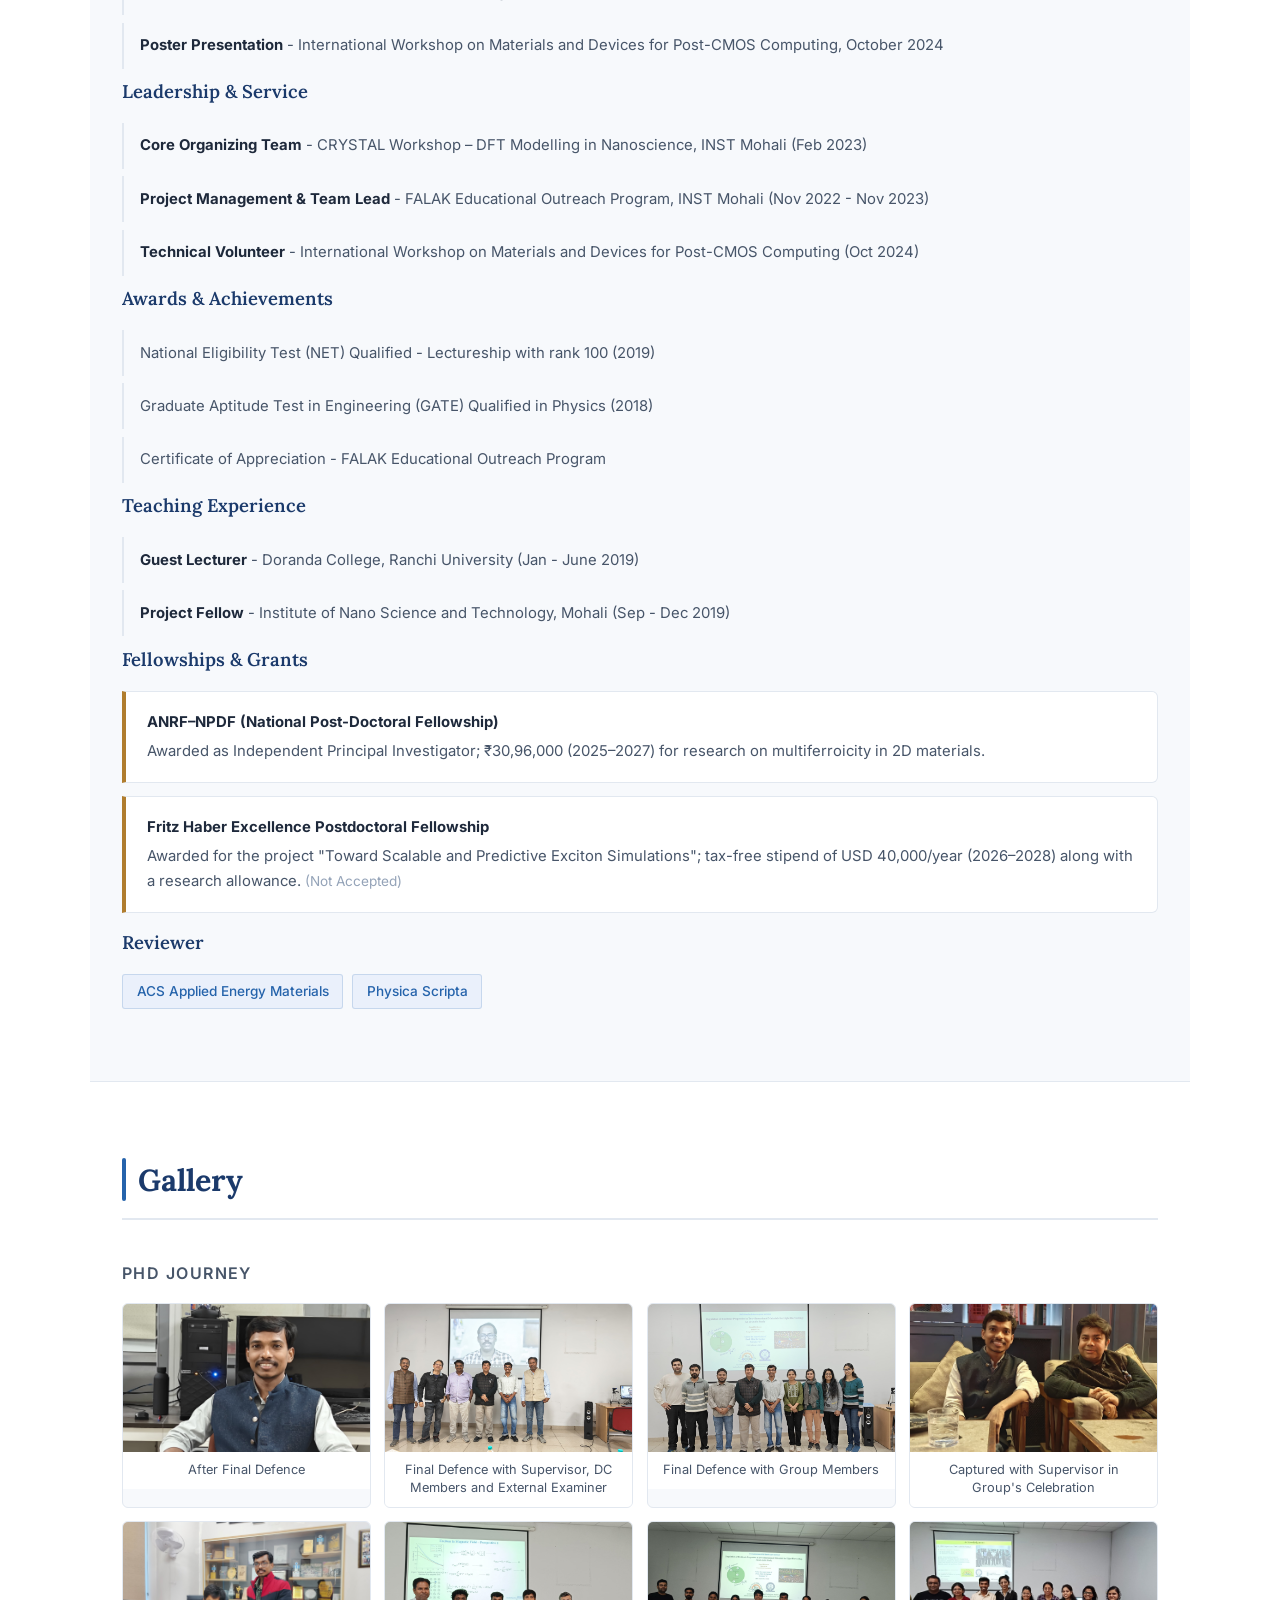
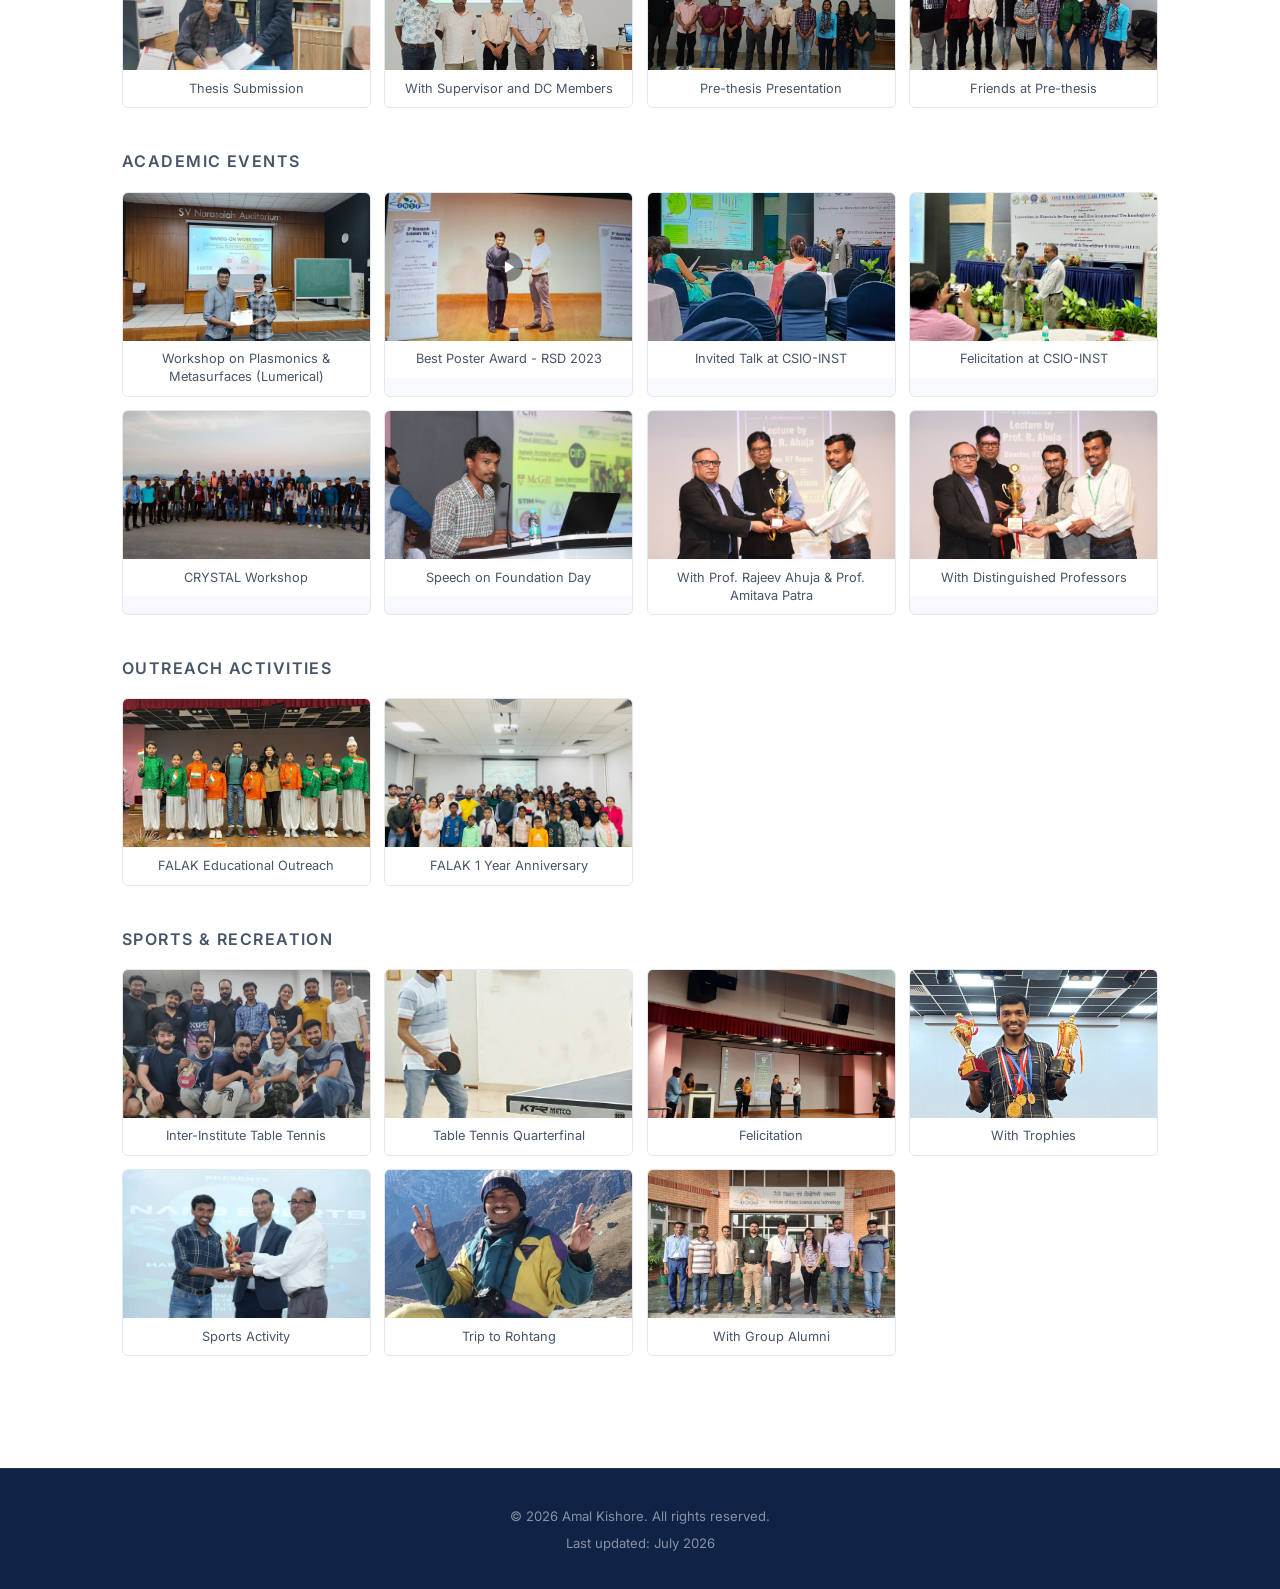
==== commit d226086a: "Redesign homepage with academic/professor aesthetic — Lora serif, clean nav, structured layouts Co-A" ====
--- a/index.html
+++ b/index.html
@@ -4,11 +4,14 @@
     <meta charset="UTF-8">
     <meta name="viewport" content="width=device-width, initial-scale=1.0">
     <title>Amal Kishore - National Post Doctoral Fellow</title>
+    <link rel="preconnect" href="https://fonts.googleapis.com">
+    <link href="https://fonts.googleapis.com/css2?family=Lora:ital,wght@0,400;0,600;0,700;1,400&family=Inter:wght@300;400;500;600&display=swap" rel="stylesheet">
     <link rel="stylesheet" href="styles.css">
 </head>
 <body>
     <header>
         <nav>
+            <span class="nav-brand">Amal Kishore</span>
             <ul>
                 <li><a href="#home">Home</a></li>
                 <li><a href="#research">Research</a></li>
@@ -21,30 +24,40 @@
 
     <main>
         <section id="home" class="hero">
-            <h1>Amal Kishore</h1>
-            <p class="tagline">National Post Doctoral Fellow</p>
-            <p class="affiliation">Indian Institute of Science (IISc), Bangalore</p>
+            <div class="hero-inner">
+                <h1>Amal Kishore</h1>
+                <p class="tagline">National Post Doctoral Fellow</p>
+                <p class="affiliation">Indian Institute of Science (IISc), Bangalore</p>
+                <div class="hero-divider"></div>
+            </div>
         </section>
 
         <section id="home-content">
             <h2>About Me</h2>
-            <p>I am a National Post Doctoral Fellow (ANRF–NPDF) at the Indian Institute of Science (IISc), Bangalore, with a strong background in computational physics. My research primarily focuses on the theoretical modeling of two-dimensional semiconductors for applications in photocatalytic water splitting and excitonic solar cells, employing methods such as DFT, DFPT, and GW+BSE. Currently, I am expanding my expertise in scientific code development.</p>
-            
-            <div class="contact-info">
-                <h3>Contact</h3>
-                <p>Email: amalk4905@gmail.com</p>
-                <p>Phone: (+91) 8287599183</p>
-                <p><a href="https://github.com/amal-kishore" target="_blank">GitHub</a> | <a href="https://scholar.google.com/citations?hl=en&user=zPZ7AGsAAAAJ" target="_blank">Google Scholar</a></p>
-            </div>
-
-            <div class="education">
-                <h3>Education</h3>
-                <ul>
-                    <li><strong>Post-doctoral training</strong> - Indian Institute of Science (IISc), Bengaluru (Dec 2024 - Present)</li>
-                    <li><strong>Ph.D. in Physics</strong> - Institute of Nano Science and Technology, Mohali (Jan 2020 - Feb 2025)</li>
-                    <li><strong>M.Sc. in Physics</strong> - National Institute of Technology, Durgapur (2016 - 2018, CGPA: 7.98)</li>
-                    <li><strong>B.Sc. in Physics</strong> - University of Delhi (2013 - 2016, 71%)</li>
-                </ul>
+            <div class="about-grid">
+                <div class="about-bio">
+                    <p>I am a National Post Doctoral Fellow (ANRF–NPDF) at the Indian Institute of Science (IISc), Bangalore, with a strong background in computational physics. My research primarily focuses on the theoretical modeling of two-dimensional semiconductors for applications in photocatalytic water splitting and excitonic solar cells, employing methods such as DFT, DFPT, and GW+BSE. Currently, I am expanding my expertise in scientific code development.</p>
+
+                    <div class="education" style="margin-top:2rem;">
+                        <h3>Education</h3>
+                        <ul class="edu-list">
+                            <li><strong>Post-doctoral training</strong> Indian Institute of Science (IISc), Bengaluru &mdash; Dec 2024 – Present</li>
+                            <li><strong>Ph.D. in Physics</strong> Institute of Nano Science and Technology, Mohali &mdash; Jan 2020 – Feb 2025</li>
+                            <li><strong>M.Sc. in Physics</strong> National Institute of Technology, Durgapur &mdash; 2016 – 2018 (CGPA: 7.98)</li>
+                            <li><strong>B.Sc. in Physics</strong> University of Delhi &mdash; 2013 – 2016 (71%)</li>
+                        </ul>
+                    </div>
+                </div>
+
+                <div class="contact-card">
+                    <h3>Contact</h3>
+                    <p><strong>Email</strong> amalk4905@gmail.com</p>
+                    <p><strong>Phone</strong> (+91) 8287599183</p>
+                    <div class="contact-links">
+                        <a href="https://github.com/amal-kishore" target="_blank">GitHub</a>
+                        <a href="https://scholar.google.com/citations?hl=en&user=zPZ7AGsAAAAJ" target="_blank">Google Scholar</a>
+                    </div>
+                </div>
             </div>
         </section>
 
@@ -138,60 +151,71 @@
         <section id="publications">
             <h2>Publications</h2>
             <div class="publications-content">
-                <h3>2026</h3>
-                <ul class="publication-list">
-                    <li>
-                        <span class="pub-number">11.</span> <strong>Kishore, A.*</strong>, Mahapatra, S.* (2026). "Sliding Ferroelectricity Induced Spatio-Segregation of Band-Edge Carriers in Bilayer HfN<sub>2</sub>." <em>J. Phys. Chem. C</em>, 130(28), 9942–9949. <a href="https://doi.org/10.1021/acs.jpcc.6c01931" target="_blank" class="doi-link">DOI</a>
-                    </li>
-                </ul>
-
-                <h3>2025</h3>
-                <ul class="publication-list">
-                    <li>
-                        <span class="pub-number">10.</span> Saini, J., Raturi, M., Kaur, M., Neeshu, K., Maharana, A. K., Dash, T., <strong>Kishore, A.</strong>, Tyagi, H., Rani, R., Kundu, A., De Sarkar, A., Hazra, K. S. (2025). "Room Temperature Bolometric Response in Nitro-Boosted rGO." <em>Langmuir</em>, 41(8), 5634-5646. <a href="https://doi.org/10.1021/acs.langmuir.5c00028" target="_blank" class="doi-link">DOI</a>
-                    </li>
-                    <li>
-                        <span class="pub-number">9.</span> <strong>Kishore, A.</strong>, Seksaria, H., De Sarkar, A. (2025). "Spatial Control of Interlayer Excitons in 2D Metal Tellurohalides for Efficient Excitonic Solar Cells: Probing Excited States under External Perturbations." <em>J. Phys. Chem. C</em>, 129(9), 4589-4596. <a href="https://doi.org/10.1021/acs.jpcc.4c06964" target="_blank" class="doi-link">DOI</a>
-                    </li>
-                    <li>
-                        <span class="pub-number">8.</span> <strong>Kishore, A.</strong>, Seksaria, H., De Sarkar, A. (2025). "Physical Origin and Control of Exciton Spatial Localization in High-κ MOene Monolayers Under External Perturbations." <em>J. Phys.: Condens. Matter</em>, 37, 115703. <a href="https://iopscience.iop.org/article/10.1088/1361-648X/ada65f/meta" target="_blank" class="doi-link">DOI</a>
-                    </li>
-                </ul>
-
-                <h3>2024</h3>
-                <ul class="publication-list">
-                    <li>
-                        <span class="pub-number">7.</span> Seksaria, H., <strong>Kishore, A.</strong>, De Sarkar, A. (2024). "Temperature-Driven Journey of Dark Excitons to Efficient Photocatalytic Water Splitting in β-AsP." <em>Physical Chemistry Chemical Physics</em>.
-                    </li>
-                    <li>
-                        <span class="pub-number">6.</span> Seksaria, H., <strong>Kishore, A.</strong>, De Sarkar, A. (2024). "Probing 2D Exciton Dynamics of Non-Hydrogenic Anisotropic Rydberg Spectra in Anomalous Screening Regime." <em>The Journal of Physical Chemistry C</em>, 128(15), 6487-6495.
-                    </li>
-                    <li>
-                        <span class="pub-number">5.</span> <strong>Kishore, A.</strong>, Seksaria, H., De Sarkar, A. (2024). "Dielectric Screening and Magnetic Force Modulated Spontaneous Exciton Dissociation for Enhanced Photocatalytic Water Splitting: Insights into Exciton Excited States." <em>The Journal of Physical Chemistry C</em>, 128(24), 10225-10234.
-                    </li>
-                </ul>
-
-                <h3>2023</h3>
-                <ul class="publication-list">
-                    <li>
-                        <span class="pub-number">4.</span> <strong>Kishore, A.</strong>, Seksaria, H., Arora, A., De Sarkar, A. (2023). "Regulating Excitonic Effects in Non-Oxide Based XPSe3 (X = Cd, Zn) Monolayers towards Enhanced Photocatalysis for Overall Water Splitting." <em>Physical Chemistry Chemical Physics</em>, 25(30), 20337-20349.
-                    </li>
-                    <li>
-                        <span class="pub-number">3.</span> <strong>Kishore, A.</strong>, Tripathy, N., De Sarkar, A. (2023). "Unconventional Anisotropy in Excitonic Properties and Carrier Mobility in Iodine-Based XTeI (X = Ga, In) Monolayers for Visible-Light Photocatalytic Water Splitting." <em>The Journal of Physical Chemistry C</em>, 127(4), 1992-2002.
-                    </li>
-                </ul>
-
-                <h3>2021</h3>
-                <ul class="publication-list">
-                    <li>
-                        <span class="pub-number">2.</span> Mohanta, M. K., IS, F., <strong>Kishore, A.</strong>, De Sarkar, A. (2021). "Spin-Current Modulation in Hexagonal Buckled ZnTe and CdTe Monolayers for Self-Powered Flexible-Piezo-Spintronic Devices." <em>ACS Applied Materials & Interfaces</em>, 13(34), 40872-40879.
-                    </li>
-                </ul>
-
-                <h3>2020</h3>
-                <ul class="publication-list">
-                    <li>
-                        <span class="pub-number">1.</span> Mohanta, M. K., <strong>Kishore, A.</strong>, De Sarkar, A. (2020). "Two-Dimensional Ultrathin van Der Waals Heterostructures of Indium Selenide and Boron Monophosphide for Superfast Nanoelectronics, Excitonic Solar Cells, and Digital Data Storage Devices." <em>Nanotechnology</em>, 31(49), 495208.
+                <div class="pub-year-header">2026</div>
+                <ul class="publication-list">
+                    <li>
+                        <span class="pub-number">11.</span>
+                        <span class="pub-body"><strong>Kishore, A.*</strong>, Mahapatra, S.* "Sliding Ferroelectricity Induced Spatio-Segregation of Band-Edge Carriers in Bilayer HfN<sub>2</sub>." <em>J. Phys. Chem. C</em> 130, 9942–9949 (2026). <a href="https://doi.org/10.1021/acs.jpcc.6c01931" target="_blank" class="doi-link">DOI</a></span>
+                    </li>
+                </ul>
+
+                <div class="pub-year-header">2025</div>
+                <ul class="publication-list">
+                    <li>
+                        <span class="pub-number">10.</span>
+                        <span class="pub-body">Saini, J., Raturi, M., Kaur, M., Neeshu, K., Maharana, A. K., Dash, T., <strong>Kishore, A.</strong>, Tyagi, H., Rani, R., Kundu, A., De Sarkar, A., Hazra, K. S. "Room Temperature Bolometric Response in Nitro-Boosted rGO." <em>Langmuir</em> 41, 5634–5646 (2025). <a href="https://doi.org/10.1021/acs.langmuir.5c00028" target="_blank" class="doi-link">DOI</a></span>
+                    </li>
+                    <li>
+                        <span class="pub-number">9.</span>
+                        <span class="pub-body"><strong>Kishore, A.</strong>, Seksaria, H., De Sarkar, A. "Spatial Control of Interlayer Excitons in 2D Metal Tellurohalides for Efficient Excitonic Solar Cells: Probing Excited States under External Perturbations." <em>J. Phys. Chem. C</em> 129, 4589–4596 (2025). <a href="https://doi.org/10.1021/acs.jpcc.4c06964" target="_blank" class="doi-link">DOI</a></span>
+                    </li>
+                    <li>
+                        <span class="pub-number">8.</span>
+                        <span class="pub-body"><strong>Kishore, A.</strong>, Seksaria, H., De Sarkar, A. "Physical Origin and Control of Exciton Spatial Localization in High-&kappa; MOene Monolayers Under External Perturbations." <em>J. Phys.: Condens. Matter</em> 37, 115703 (2025). <a href="https://iopscience.iop.org/article/10.1088/1361-648X/ada65f/meta" target="_blank" class="doi-link">DOI</a></span>
+                    </li>
+                </ul>
+
+                <div class="pub-year-header">2024</div>
+                <ul class="publication-list">
+                    <li>
+                        <span class="pub-number">7.</span>
+                        <span class="pub-body">Seksaria, H., <strong>Kishore, A.</strong>, De Sarkar, A. "Temperature-Driven Journey of Dark Excitons to Efficient Photocatalytic Water Splitting in &beta;-AsP." <em>Phys. Chem. Chem. Phys.</em> (2024).</span>
+                    </li>
+                    <li>
+                        <span class="pub-number">6.</span>
+                        <span class="pub-body">Seksaria, H., <strong>Kishore, A.</strong>, De Sarkar, A. "Probing 2D Exciton Dynamics of Non-Hydrogenic Anisotropic Rydberg Spectra in Anomalous Screening Regime." <em>J. Phys. Chem. C</em> 128, 6487–6495 (2024).</span>
+                    </li>
+                    <li>
+                        <span class="pub-number">5.</span>
+                        <span class="pub-body"><strong>Kishore, A.</strong>, Seksaria, H., De Sarkar, A. "Dielectric Screening and Magnetic Force Modulated Spontaneous Exciton Dissociation for Enhanced Photocatalytic Water Splitting: Insights into Exciton Excited States." <em>J. Phys. Chem. C</em> 128, 10225–10234 (2024).</span>
+                    </li>
+                </ul>
+
+                <div class="pub-year-header">2023</div>
+                <ul class="publication-list">
+                    <li>
+                        <span class="pub-number">4.</span>
+                        <span class="pub-body"><strong>Kishore, A.</strong>, Seksaria, H., Arora, A., De Sarkar, A. "Regulating Excitonic Effects in Non-Oxide Based XPSe<sub>3</sub> (X = Cd, Zn) Monolayers towards Enhanced Photocatalysis for Overall Water Splitting." <em>Phys. Chem. Chem. Phys.</em> 25, 20337–20349 (2023).</span>
+                    </li>
+                    <li>
+                        <span class="pub-number">3.</span>
+                        <span class="pub-body"><strong>Kishore, A.</strong>, Tripathy, N., De Sarkar, A. "Unconventional Anisotropy in Excitonic Properties and Carrier Mobility in Iodine-Based XTeI (X = Ga, In) Monolayers for Visible-Light Photocatalytic Water Splitting." <em>J. Phys. Chem. C</em> 127, 1992–2002 (2023).</span>
+                    </li>
+                </ul>
+
+                <div class="pub-year-header">2021</div>
+                <ul class="publication-list">
+                    <li>
+                        <span class="pub-number">2.</span>
+                        <span class="pub-body">Mohanta, M. K., IS, F., <strong>Kishore, A.</strong>, De Sarkar, A. "Spin-Current Modulation in Hexagonal Buckled ZnTe and CdTe Monolayers for Self-Powered Flexible-Piezo-Spintronic Devices." <em>ACS Appl. Mater. Interfaces</em> 13, 40872–40879 (2021).</span>
+                    </li>
+                </ul>
+
+                <div class="pub-year-header">2020</div>
+                <ul class="publication-list">
+                    <li>
+                        <span class="pub-number">1.</span>
+                        <span class="pub-body">Mohanta, M. K., <strong>Kishore, A.</strong>, De Sarkar, A. "Two-Dimensional Ultrathin van der Waals Heterostructures of Indium Selenide and Boron Monophosphide for Superfast Nanoelectronics, Excitonic Solar Cells, and Digital Data Storage Devices." <em>Nanotechnology</em> 31, 495208 (2020).</span>
                     </li>
                 </ul>
 
@@ -232,17 +256,19 @@
                 </ul>
 
                 <h3>Fellowships &amp; Grants</h3>
-                <ul class="activity-list">
-                    <li>
-                        <strong>ANRF–NPDF (National Post-Doctoral Fellowship)</strong> — Awarded as Independent Principal Investigator; ₹30,96,000 (2025–2027) for research on multiferroicity in 2D materials.
-                    </li>
-                    <li>
-                        <strong>Fritz Haber Excellence Postdoctoral Fellowship</strong> — Awarded for the project "Toward Scalable and Predictive Exciton Simulations"; included a tax-free stipend of USD 40,000/year (2026–2028) along with a research allowance. <em>(Not Accepted)</em>
+                <ul class="fellowship-list">
+                    <li class="fellowship-item">
+                        <strong>ANRF–NPDF (National Post-Doctoral Fellowship)</strong>
+                        Awarded as Independent Principal Investigator; ₹30,96,000 (2025–2027) for research on multiferroicity in 2D materials.
+                    </li>
+                    <li class="fellowship-item">
+                        <strong>Fritz Haber Excellence Postdoctoral Fellowship</strong>
+                        Awarded for the project "Toward Scalable and Predictive Exciton Simulations"; tax-free stipend of USD 40,000/year (2026–2028) along with a research allowance. <em>(Not Accepted)</em>
                     </li>
                 </ul>
 
                 <h3>Reviewer</h3>
-                <ul class="activity-list">
+                <ul class="reviewer-list">
                     <li>ACS Applied Energy Materials</li>
                     <li>Physica Scripta</li>
                 </ul>
@@ -252,7 +278,7 @@
         <section id="gallery">
             <h2>Gallery</h2>
             <div class="gallery-content">
-                <h3>PhD Journey</h3>
+                <p class="gallery-section-title">PhD Journey</p>
                 <div class="gallery-grid">
                     <div class="gallery-item">
                         <img src="photos/me-after-final-defence.jpg" alt="After Final Defence">
@@ -288,7 +314,7 @@
                     </div>
                 </div>
 
-                <h3>Academic Events</h3>
+                <p class="gallery-section-title">Academic Events</p>
                 <div class="gallery-grid">
                     <div class="gallery-item">
                         <img src="photos/workshop-plasmonics-metasurfaces-lumerical.jpg" alt="Workshop on Plasmonics and Metasurfaces">
@@ -324,7 +350,7 @@
                     </div>
                 </div>
 
-                <h3>Outreach Activities</h3>
+                <p class="gallery-section-title">Outreach Activities</p>
                 <div class="gallery-grid">
                     <div class="gallery-item">
                         <img src="photos/falak-kids-harshita-amal.jpg" alt="FALAK Outreach with Kids">
@@ -336,7 +362,7 @@
                     </div>
                 </div>
 
-                <h3>Sports & Recreation</h3>
+                <p class="gallery-section-title">Sports & Recreation</p>
                 <div class="gallery-grid">
                     <div class="gallery-item">
                         <img src="photos/inter-institute-tt.jpg" alt="Inter-Institute Table Tennis">
@@ -372,8 +398,8 @@
     </main>
 
     <footer>
-        <p>&copy; 2025 Amal Kishore. All rights reserved.</p>
-        <p>Last updated: January 2025</p>
+        <p>&copy; 2026 Amal Kishore. All rights reserved.</p>
+        <p>Last updated: July 2026</p>
     </footer>
 </body>
 </html>
--- a/styles.css
+++ b/styles.css
@@ -1,431 +1,520 @@
-* {
-    margin: 0;
-    padding: 0;
-    box-sizing: border-box;
-}
+/* ─── TOKENS ─────────────────────────────────────────────── */
+:root {
+  --navy:        #1b3a6b;
+  --navy-dark:   #0f2347;
+  --accent:      #2563ab;
+  --accent-bg:   #eaf0fb;
+  --text:        #1e293b;
+  --text-mid:    #475569;
+  --text-light:  #94a3b8;
+  --border:      #e2e8f0;
+  --bg:          #ffffff;
+  --bg-subtle:   #f7f9fc;
+  --bg-alt:      #f1f5f9;
+  --gold:        #b07d2e;
+  --gold-bg:     #fdf6e9;
+  --serif:       'Lora', Georgia, serif;
+  --sans:        'Inter', system-ui, sans-serif;
+  --radius:      6px;
+  --shadow-sm:   0 1px 4px rgba(0,0,0,.06), 0 1px 2px rgba(0,0,0,.04);
+  --shadow-md:   0 4px 16px rgba(0,0,0,.08), 0 2px 6px rgba(0,0,0,.04);
+}
+
+/* ─── RESET ──────────────────────────────────────────────── */
+*, *::before, *::after { margin: 0; padding: 0; box-sizing: border-box; }
+
+html { scroll-behavior: smooth; }
 
 body {
-    font-family: -apple-system, BlinkMacSystemFont, 'Segoe UI', Roboto, Oxygen, Ubuntu, Cantarell, sans-serif;
-    line-height: 1.6;
-    color: #333;
-}
-
+  font-family: var(--sans);
+  font-size: 1rem;
+  line-height: 1.7;
+  color: var(--text);
+  background: var(--bg);
+  -webkit-font-smoothing: antialiased;
+}
+
+a { color: var(--accent); text-decoration: none; }
+a:hover { text-decoration: underline; }
+
+/* ─── NAVIGATION ─────────────────────────────────────────── */
 header {
-    background-color: #1a1a2e;
-    padding: 1rem 0;
-    position: fixed;
-    width: 100%;
-    top: 0;
-    z-index: 1000;
-    box-shadow: 0 2px 5px rgba(0,0,0,0.1);
+  background: var(--navy-dark);
+  position: fixed; top: 0; width: 100%; z-index: 1000;
+  border-bottom: 1px solid rgba(255,255,255,.07);
+}
+
+nav {
+  max-width: 1100px; margin: 0 auto;
+  padding: 0 2rem;
+  display: flex; align-items: center; justify-content: space-between;
+  height: 58px;
+}
+
+.nav-brand {
+  color: rgba(255,255,255,.85);
+  font-family: var(--serif); font-size: .95rem; font-weight: 600;
+  letter-spacing: .01em; white-space: nowrap;
 }
 
 nav ul {
-    list-style: none;
-    display: flex;
-    justify-content: center;
-    gap: 2rem;
+  list-style: none; display: flex; gap: 0;
 }
 
 nav a {
-    color: #ecf0f1;
-    text-decoration: none;
-    transition: color 0.3s;
-    font-weight: 500;
+  color: rgba(255,255,255,.65);
+  font-size: .82rem; font-weight: 500; letter-spacing: .07em;
+  text-transform: uppercase; text-decoration: none;
+  padding: 0 1.1rem; height: 58px;
+  display: flex; align-items: center;
+  border-bottom: 2px solid transparent;
+  transition: color .2s, border-color .2s;
 }
 
 nav a:hover {
-    color: #4a7c7e;
-}
-
-main {
-    margin-top: 60px;
-}
-
+  color: rgba(255,255,255,.95);
+  border-bottom-color: rgba(255,255,255,.3);
+  text-decoration: none;
+}
+
+/* ─── HERO ───────────────────────────────────────────────── */
 .hero {
-    background: linear-gradient(135deg, #1a1a2e 0%, #16213e 100%);
-    color: white;
-    text-align: center;
-    padding: 6rem 2rem;
+  background: linear-gradient(150deg, var(--navy-dark) 0%, var(--navy) 100%);
+  color: white;
+  padding: 7rem 2rem 5rem;
+  position: relative; overflow: hidden;
+}
+
+.hero::after {
+  content: '';
+  position: absolute; inset: 0;
+  background:
+    radial-gradient(ellipse 60% 80% at 75% 60%, rgba(37,99,171,.22) 0%, transparent 70%),
+    radial-gradient(ellipse 40% 40% at 20% 30%, rgba(255,255,255,.03) 0%, transparent 60%);
+  pointer-events: none;
+}
+
+.hero-inner {
+  max-width: 820px; margin: 0 auto; position: relative; z-index: 1;
+  text-align: center;
 }
 
 .hero h1 {
-    font-size: 3rem;
-    margin-bottom: 0.5rem;
-    font-weight: 700;
+  font-family: var(--serif); font-size: clamp(2.2rem, 5vw, 3.2rem);
+  font-weight: 700; letter-spacing: -.01em;
+  margin-bottom: .5rem;
 }
 
 .tagline {
-    font-size: 1.3rem;
-    opacity: 0.9;
-    margin-bottom: 0.5rem;
+  font-size: clamp(1rem, 2.2vw, 1.2rem);
+  font-weight: 400; color: rgba(255,255,255,.82);
+  margin-bottom: .35rem;
 }
 
 .affiliation {
-    font-size: 1.1rem;
-    opacity: 0.8;
-}
+  font-size: .95rem; color: rgba(255,255,255,.58);
+  letter-spacing: .02em;
+}
+
+.hero-divider {
+  width: 48px; height: 2px;
+  background: rgba(255,255,255,.25);
+  margin: 1.8rem auto;
+}
+
+/* ─── SECTIONS ───────────────────────────────────────────── */
+main { margin-top: 58px; }
 
 section {
-    padding: 3rem 2rem;
-    max-width: 1200px;
-    margin: 0 auto;
-}
-
-#home-content {
-    background-color: #f8f9fa;
+  padding: 4.5rem 2rem;
+  max-width: 1100px; margin: 0 auto;
+}
+
+section + section { border-top: 1px solid var(--border); }
+
+/* full-width alternating bg */
+.section-wrapper {
+  width: 100%;
+}
+.section-wrapper.alt { background: var(--bg-subtle); }
+.section-wrapper .section-inner {
+  max-width: 1100px; margin: 0 auto; padding: 4.5rem 2rem;
 }
 
 h2 {
-    font-size: 2rem;
-    margin-bottom: 2rem;
-    text-align: center;
-    color: #1a1a2e;
+  font-family: var(--serif);
+  font-size: clamp(1.5rem, 3vw, 1.9rem);
+  font-weight: 700; color: var(--navy);
+  margin-bottom: 2.5rem;
+  padding-bottom: .75rem;
+  border-bottom: 2px solid var(--border);
+  display: flex; align-items: center; gap: .75rem;
+}
+
+h2::before {
+  content: '';
+  display: inline-block; width: 4px; height: 1.4em;
+  background: var(--accent); border-radius: 2px;
+  flex-shrink: 0;
 }
 
 h3 {
-    font-size: 1.5rem;
-    margin-bottom: 1rem;
-    color: #16213e;
+  font-family: var(--serif);
+  font-size: 1.15rem; font-weight: 600;
+  color: var(--navy); margin-bottom: 1rem;
 }
 
 h4 {
-    font-size: 1.2rem;
-    margin-bottom: 0.5rem;
-    color: #1a1a2e;
-}
-
-.contact-info {
-    margin-top: 2rem;
-    background: white;
-    padding: 1.5rem;
-    border-radius: 8px;
-    box-shadow: 0 2px 5px rgba(0,0,0,0.1);
-}
-
-.contact-info p {
-    margin-bottom: 0.5rem;
-}
-
-.contact-info a {
-    color: #4a7c7e;
-    text-decoration: none;
-}
-
-.contact-info a:hover {
-    text-decoration: underline;
-}
-
-.education {
-    margin-top: 2rem;
-}
-
-.education ul {
-    list-style: none;
-}
-
-.education li {
-    margin-bottom: 0.8rem;
-    padding-left: 1rem;
-    border-left: 3px solid #4a7c7e;
-}
-
+  font-size: .95rem; font-weight: 600;
+  color: var(--text); margin-bottom: .5rem;
+}
+
+/* ─── ABOUT / HOME-CONTENT ───────────────────────────────── */
+#home-content { background: var(--bg-subtle); }
+#home-content section { background: transparent; }
+
+.about-grid {
+  display: grid;
+  grid-template-columns: 1fr 340px;
+  gap: 3.5rem; align-items: start;
+}
+
+.about-bio p {
+  color: var(--text-mid); margin-bottom: 1rem; font-size: .98rem;
+}
+
+.contact-card {
+  background: var(--bg);
+  border: 1px solid var(--border);
+  border-radius: var(--radius);
+  padding: 1.6rem;
+  box-shadow: var(--shadow-sm);
+}
+
+.contact-card h3 {
+  font-size: 1rem; margin-bottom: 1rem;
+  padding-bottom: .5rem; border-bottom: 1px solid var(--border);
+}
+
+.contact-card p {
+  font-size: .88rem; color: var(--text-mid);
+  margin-bottom: .45rem; display: flex; align-items: baseline; gap: .5rem;
+}
+
+.contact-card p strong { color: var(--text); min-width: 52px; }
+
+.contact-card a { color: var(--accent); }
+
+.contact-links {
+  display: flex; gap: .6rem; flex-wrap: wrap; margin-top: 1rem;
+}
+
+.contact-links a {
+  display: inline-block;
+  padding: .35rem .85rem;
+  border: 1px solid var(--accent);
+  border-radius: 3px;
+  font-size: .8rem; font-weight: 500; color: var(--accent);
+  transition: background .2s, color .2s;
+  text-decoration: none;
+}
+.contact-links a:hover { background: var(--accent); color: #fff; }
+
+.education { margin-top: 2rem; }
+
+.edu-list { list-style: none; }
+
+.edu-list li {
+  padding: .85rem 1rem .85rem 1.2rem;
+  margin-bottom: .6rem;
+  background: var(--bg);
+  border: 1px solid var(--border);
+  border-left: 3px solid var(--accent);
+  border-radius: 0 var(--radius) var(--radius) 0;
+  font-size: .9rem; color: var(--text-mid);
+}
+
+.edu-list li strong { color: var(--text); display: block; margin-bottom: .1rem; }
+
+/* ─── RESEARCH ───────────────────────────────────────────── */
 .research-overview, .code-projects {
-    display: grid;
-    grid-template-columns: 2fr 1fr;
-    gap: 3rem;
-    margin-bottom: 3rem;
-    align-items: start;
-}
-
-.research-text, .code-text {
-    padding-right: 1rem;
+  display: grid;
+  grid-template-columns: 1fr 260px;
+  gap: 3rem; margin-bottom: 3rem; align-items: start;
+}
+
+.research-text p, .code-text p {
+  color: var(--text-mid); margin-bottom: 1rem; font-size: .97rem;
 }
 
 .research-image, .code-image {
-    display: flex;
-    flex-direction: column;
-    align-items: center;
+  display: flex; flex-direction: column; align-items: center;
 }
 
 .research-fig {
-    width: 100%;
-    max-width: 300px;
-    height: auto;
-    border-radius: 8px;
-    box-shadow: 0 4px 12px rgba(0,0,0,0.1);
-    transition: transform 0.3s ease;
-}
-
-.research-fig:hover {
-    transform: scale(1.05);
+  width: 100%; max-width: 260px; height: auto;
+  border-radius: var(--radius);
+  box-shadow: var(--shadow-md);
+  border: 1px solid var(--border);
 }
 
 .image-caption {
-    margin-top: 0.5rem;
-    font-size: 0.9rem;
-    color: #666;
-    text-align: center;
-    font-style: italic;
+  margin-top: .5rem; font-size: .82rem;
+  color: var(--text-light); text-align: center; font-style: italic;
 }
 
 .research-areas {
-    display: grid;
-    grid-template-columns: repeat(auto-fit, minmax(300px, 1fr));
-    gap: 1.5rem;
-    margin-bottom: 3rem;
+  display: grid;
+  grid-template-columns: repeat(auto-fit, minmax(240px, 1fr));
+  gap: 1.2rem; margin-bottom: 3rem;
 }
 
 .research-area {
-    background: #f8f9fa;
-    padding: 1.5rem;
-    border-radius: 8px;
-    border-left: 4px solid #4a7c7e;
-    transition: transform 0.3s ease, box-shadow 0.3s ease;
-}
-
-.research-area:hover {
-    transform: translateY(-3px);
-    box-shadow: 0 6px 20px rgba(0,0,0,0.1);
-}
+  background: var(--bg-subtle);
+  padding: 1.4rem 1.4rem 1.4rem 1.2rem;
+  border-radius: var(--radius);
+  border: 1px solid var(--border);
+  border-top: 3px solid var(--accent);
+  transition: box-shadow .25s;
+}
+
+.research-area:hover { box-shadow: var(--shadow-md); }
 
 .research-area h4 {
-    margin-bottom: 1rem;
-    color: #1a1a2e;
-    font-size: 1.1rem;
-}
-
-.research-area p {
-    line-height: 1.6;
-    color: #555;
-}
-
-.code-list {
-    list-style: none;
-    margin: 1rem 0;
-}
-
-.code-list li {
-    margin-bottom: 0.5rem;
-    padding-left: 1.2rem;
-    position: relative;
-}
-
-.code-list li:before {
-    content: "▸";
-    position: absolute;
-    left: 0;
-    color: #4a7c7e;
-    font-weight: bold;
-}
+  color: var(--navy); font-size: .95rem; margin-bottom: .6rem;
+}
+
+.research-area p { font-size: .88rem; color: var(--text-mid); line-height: 1.65; }
 
 .github-link {
-    display: inline-block;
-    background: #4a7c7e;
-    color: white;
-    padding: 0.8rem 1.5rem;
-    border-radius: 5px;
-    text-decoration: none;
-    margin-top: 1rem;
-    transition: background 0.3s ease;
-}
-
-.github-link:hover {
-    background: #16213e;
-}
-
-.research-list, .activity-list, .publication-list {
-    list-style: none;
-    margin-bottom: 2rem;
-}
-
-.research-list li {
-    margin-bottom: 0.5rem;
-    padding-left: 1.5rem;
-    position: relative;
-}
-
-.research-list li:before {
-    content: "▸";
-    position: absolute;
-    left: 0;
-    color: #4a7c7e;
-}
-
+  display: inline-flex; align-items: center; gap: .5rem;
+  background: var(--navy); color: white;
+  padding: .6rem 1.3rem; border-radius: var(--radius);
+  font-size: .88rem; font-weight: 500; text-decoration: none;
+  margin-top: 1rem; transition: background .25s;
+}
+.github-link:hover { background: var(--accent); text-decoration: none; }
+
+/* skills */
 .skills-grid {
-    display: grid;
-    grid-template-columns: repeat(auto-fit, minmax(250px, 1fr));
-    gap: 1.5rem;
-    margin-top: 1rem;
+  display: grid;
+  grid-template-columns: repeat(auto-fit, minmax(230px, 1fr));
+  gap: 1.2rem; margin-top: 1rem;
 }
 
 .skill-category {
-    background: #f8f9fa;
-    padding: 1.5rem;
-    border-radius: 8px;
-    box-shadow: 0 2px 5px rgba(0,0,0,0.1);
-}
-
-.skill-category ul {
-    list-style: none;
-}
+  background: var(--bg-subtle);
+  border: 1px solid var(--border);
+  border-radius: var(--radius);
+  padding: 1.3rem;
+}
+
+.skill-category h4 {
+  font-size: .9rem; color: var(--accent);
+  margin-bottom: .75rem; text-transform: uppercase;
+  letter-spacing: .06em; font-weight: 600;
+}
+
+.skill-category ul { list-style: none; }
 
 .skill-category li {
-    margin-bottom: 0.5rem;
-    padding-left: 1rem;
-}
+  font-size: .88rem; color: var(--text-mid);
+  padding: .2rem 0 .2rem .9rem;
+  border-left: 2px solid var(--border);
+  margin-bottom: .25rem;
+}
+
+/* ─── PUBLICATIONS ───────────────────────────────────────── */
+#publications { background: var(--bg); }
+
+.pub-year-header {
+  font-family: var(--serif);
+  font-size: 1.05rem; font-weight: 700;
+  color: var(--accent); letter-spacing: .04em;
+  margin: 2.2rem 0 .9rem;
+  display: flex; align-items: center; gap: .75rem;
+}
+
+.pub-year-header::after {
+  content: ''; flex: 1; height: 1px; background: var(--border);
+}
+
+.publication-list { list-style: none; margin-bottom: .5rem; }
 
 .publication-list li {
-    margin-bottom: 1.5rem;
-    padding: 1rem;
-    background: #f8f9fa;
-    border-radius: 8px;
-    border-left: 4px solid #4a7c7e;
-    position: relative;
-}
+  display: flex; gap: .9rem;
+  padding: .9rem 0;
+  border-bottom: 1px solid var(--border);
+  font-size: .93rem; line-height: 1.65; color: var(--text-mid);
+}
+
+.publication-list li:last-child { border-bottom: none; }
 
 .pub-number {
-    font-weight: bold;
-    color: #4a7c7e;
-    margin-right: 0.5rem;
-}
+  font-weight: 700; color: var(--accent);
+  min-width: 28px; padding-top: .05em;
+  font-size: .88rem;
+}
+
+.pub-body strong { color: var(--text); font-weight: 600; }
+.pub-body em { font-style: italic; }
 
 .doi-link {
-    color: #4a7c7e;
-    text-decoration: none;
-    font-weight: 500;
-    font-size: 0.9rem;
-    margin-left: 0.5rem;
-}
-
-.doi-link:hover {
-    text-decoration: underline;
-    color: #16213e;
-}
+  display: inline-block;
+  font-size: .78rem; font-weight: 500;
+  color: #fff; background: var(--accent);
+  padding: .15rem .55rem; border-radius: 3px;
+  margin-left: .4rem; vertical-align: middle;
+  text-decoration: none; transition: background .2s;
+}
+.doi-link:hover { background: var(--navy); text-decoration: none; }
 
 .more-publications {
-    text-align: center;
-    margin-top: 1rem;
-}
-
-.more-publications a {
-    color: #4a7c7e;
-    text-decoration: none;
-    font-weight: 500;
-}
-
-.more-publications a:hover {
-    text-decoration: underline;
-}
+  text-align: center; margin-top: 1.8rem;
+  font-size: .92rem; color: var(--text-mid);
+}
+
+.more-publications a { font-weight: 500; }
+
+/* ─── ACADEMIC ACTIVITIES ────────────────────────────────── */
+#activity { background: var(--bg-subtle); }
+
+.activity-subsection { margin-bottom: 2.5rem; }
+
+.activity-list { list-style: none; }
 
 .activity-list li {
-    margin-bottom: 1rem;
-    padding-left: 1rem;
-}
-
+  padding: .65rem 0 .65rem 1rem;
+  border-left: 2px solid var(--border);
+  margin-bottom: .45rem;
+  font-size: .93rem; color: var(--text-mid);
+  transition: border-color .2s;
+}
+
+.activity-list li:hover { border-left-color: var(--accent); }
+
+.activity-list li strong { color: var(--text); }
+
+/* fellowship highlight */
+.fellowship-list { list-style: none; }
+
+.fellowship-item {
+  background: var(--bg);
+  border: 1px solid var(--border);
+  border-left: 4px solid var(--gold);
+  border-radius: 0 var(--radius) var(--radius) 0;
+  padding: 1.1rem 1.3rem;
+  margin-bottom: .85rem;
+  font-size: .93rem; color: var(--text-mid);
+}
+
+.fellowship-item strong { color: var(--text); display: block; margin-bottom: .25rem; }
+
+.fellowship-item em { color: var(--text-light); font-style: normal; font-size: .85rem; }
+
+/* award badge */
+.activity-list li[data-type="award"] strong::before {
+  content: '★ ';
+  color: var(--gold);
+}
+
+/* reviewer chips */
+.reviewer-list {
+  display: flex; flex-wrap: wrap; gap: .55rem;
+  list-style: none; margin-top: .25rem;
+}
+
+.reviewer-list li {
+  background: var(--accent-bg);
+  border: 1px solid rgba(37,99,171,.18);
+  border-radius: 3px;
+  padding: .3rem .85rem;
+  font-size: .85rem; color: var(--accent); font-weight: 500;
+}
+
+/* ─── GALLERY ────────────────────────────────────────────── */
+#gallery { background: var(--bg); }
+
+.gallery-section-title {
+  font-size: 1rem; font-weight: 600;
+  color: var(--text-mid); text-transform: uppercase;
+  letter-spacing: .09em; margin: 2rem 0 1rem;
+}
+
+.gallery-grid {
+  display: grid;
+  grid-template-columns: repeat(4, 1fr);
+  gap: .85rem; margin-bottom: 2.5rem;
+}
+
+.gallery-item {
+  background: var(--bg-subtle);
+  border: 1px solid var(--border);
+  border-radius: var(--radius);
+  overflow: hidden;
+  transition: box-shadow .25s, transform .25s;
+}
+
+.gallery-item:hover {
+  box-shadow: var(--shadow-md);
+  transform: translateY(-2px);
+}
+
+.gallery-item img {
+  width: 100%; height: 148px;
+  object-fit: cover; display: block;
+}
+
+.gallery-item p {
+  padding: .6rem .8rem;
+  font-size: .8rem; color: var(--text-mid);
+  text-align: center; line-height: 1.4;
+  background: var(--bg); margin: 0;
+}
+
+/* ─── FOOTER ─────────────────────────────────────────────── */
 footer {
-    background-color: #1a1a2e;
-    color: #ecf0f1;
-    text-align: center;
-    padding: 2rem;
-}
-
-footer p {
-    margin-bottom: 0.5rem;
-}
-
-.gallery-content h3 {
-    margin-top: 2rem;
-    margin-bottom: 1.5rem;
-}
-
-.gallery-content h3:first-child {
-    margin-top: 0;
-}
-
-.gallery-grid {
-    display: grid;
-    grid-template-columns: repeat(4, 1fr);
-    gap: 1rem;
-    margin-bottom: 3rem;
-    max-width: 100%;
-}
-
-.gallery-item {
-    background: #f8f9fa;
-    border-radius: 8px;
-    overflow: hidden;
-    box-shadow: 0 2px 5px rgba(0,0,0,0.1);
-    transition: transform 0.3s, box-shadow 0.3s;
-}
-
-.gallery-item:hover {
-    transform: translateY(-3px);
-    box-shadow: 0 4px 12px rgba(0,0,0,0.15);
-}
-
-.gallery-item img {
-    width: 100%;
-    height: 150px;
-    object-fit: cover;
-    display: block;
-}
-
-.gallery-item p {
-    padding: 1rem;
-    text-align: center;
-    font-size: 0.9rem;
-    color: #333;
-    background: white;
-    margin: 0;
+  background: var(--navy-dark);
+  color: rgba(255,255,255,.5);
+  text-align: center;
+  padding: 2.2rem 2rem;
+  font-size: .82rem;
+  border-top: 1px solid rgba(255,255,255,.06);
+}
+
+footer p + p { margin-top: .3rem; }
+
+/* ─── RESPONSIVE ─────────────────────────────────────────── */
+@media (max-width: 900px) {
+  .about-grid { grid-template-columns: 1fr; gap: 2rem; }
+  .research-overview, .code-projects { grid-template-columns: 1fr; gap: 1.5rem; }
+  .research-image, .code-image { display: none; }
 }
 
 @media (max-width: 768px) {
-    nav ul {
-        flex-wrap: wrap;
-        gap: 1rem;
-    }
-    
-    .hero h1 {
-        font-size: 2rem;
-    }
-    
-    .tagline {
-        font-size: 1.1rem;
-    }
-    
-    section {
-        padding: 2rem 1rem;
-    }
-    
-    .skills-grid {
-        grid-template-columns: 1fr;
-    }
-    
-    .research-overview, .code-projects {
-        grid-template-columns: 1fr;
-        gap: 1.5rem;
-    }
-    
-    .research-areas {
-        grid-template-columns: 1fr;
-    }
-    
-    .research-fig {
-        max-width: 250px;
-    }
-    
-    .gallery-grid {
-        grid-template-columns: repeat(2, 1fr);
-        gap: 0.8rem;
-    }
-    
-    .gallery-item img {
-        height: 120px;
-    }
-    
-    .gallery-item p {
-        padding: 0.5rem;
-        font-size: 0.85rem;
-    }
-}+  nav { padding: 0 1rem; }
+  .nav-brand { display: none; }
+  nav ul { gap: 0; }
+  nav a { padding: 0 .65rem; font-size: .75rem; }
+
+  .hero { padding: 5rem 1.5rem 3.5rem; }
+
+  section, .section-inner { padding: 3rem 1.2rem; }
+
+  .research-areas { grid-template-columns: 1fr; }
+  .skills-grid { grid-template-columns: 1fr; }
+
+  .gallery-grid {
+    grid-template-columns: repeat(2, 1fr);
+    gap: .65rem;
+  }
+
+  .gallery-item img { height: 110px; }
+
+  h2 { font-size: 1.4rem; }
+}
+
+@media (max-width: 480px) {
+  .gallery-grid { grid-template-columns: repeat(2, 1fr); }
+  nav a { letter-spacing: .02em; font-size: .72rem; }
+}
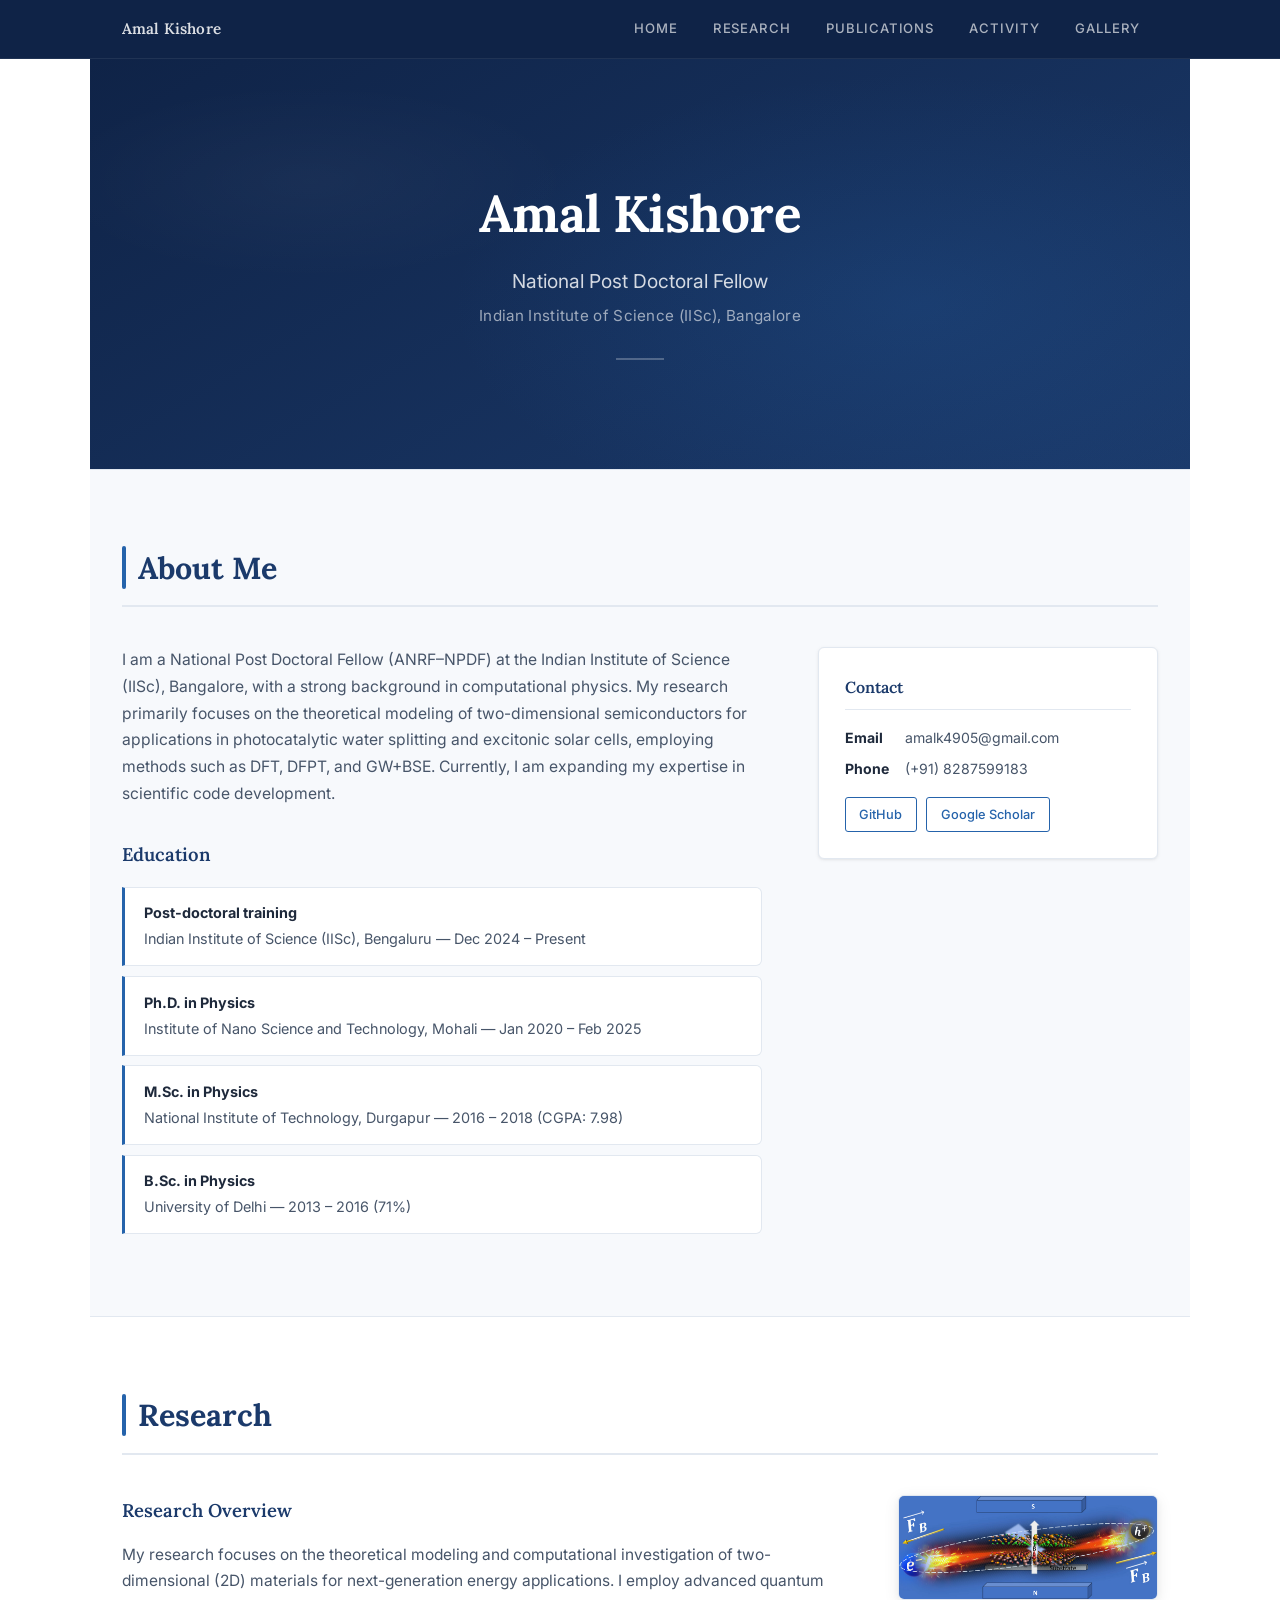
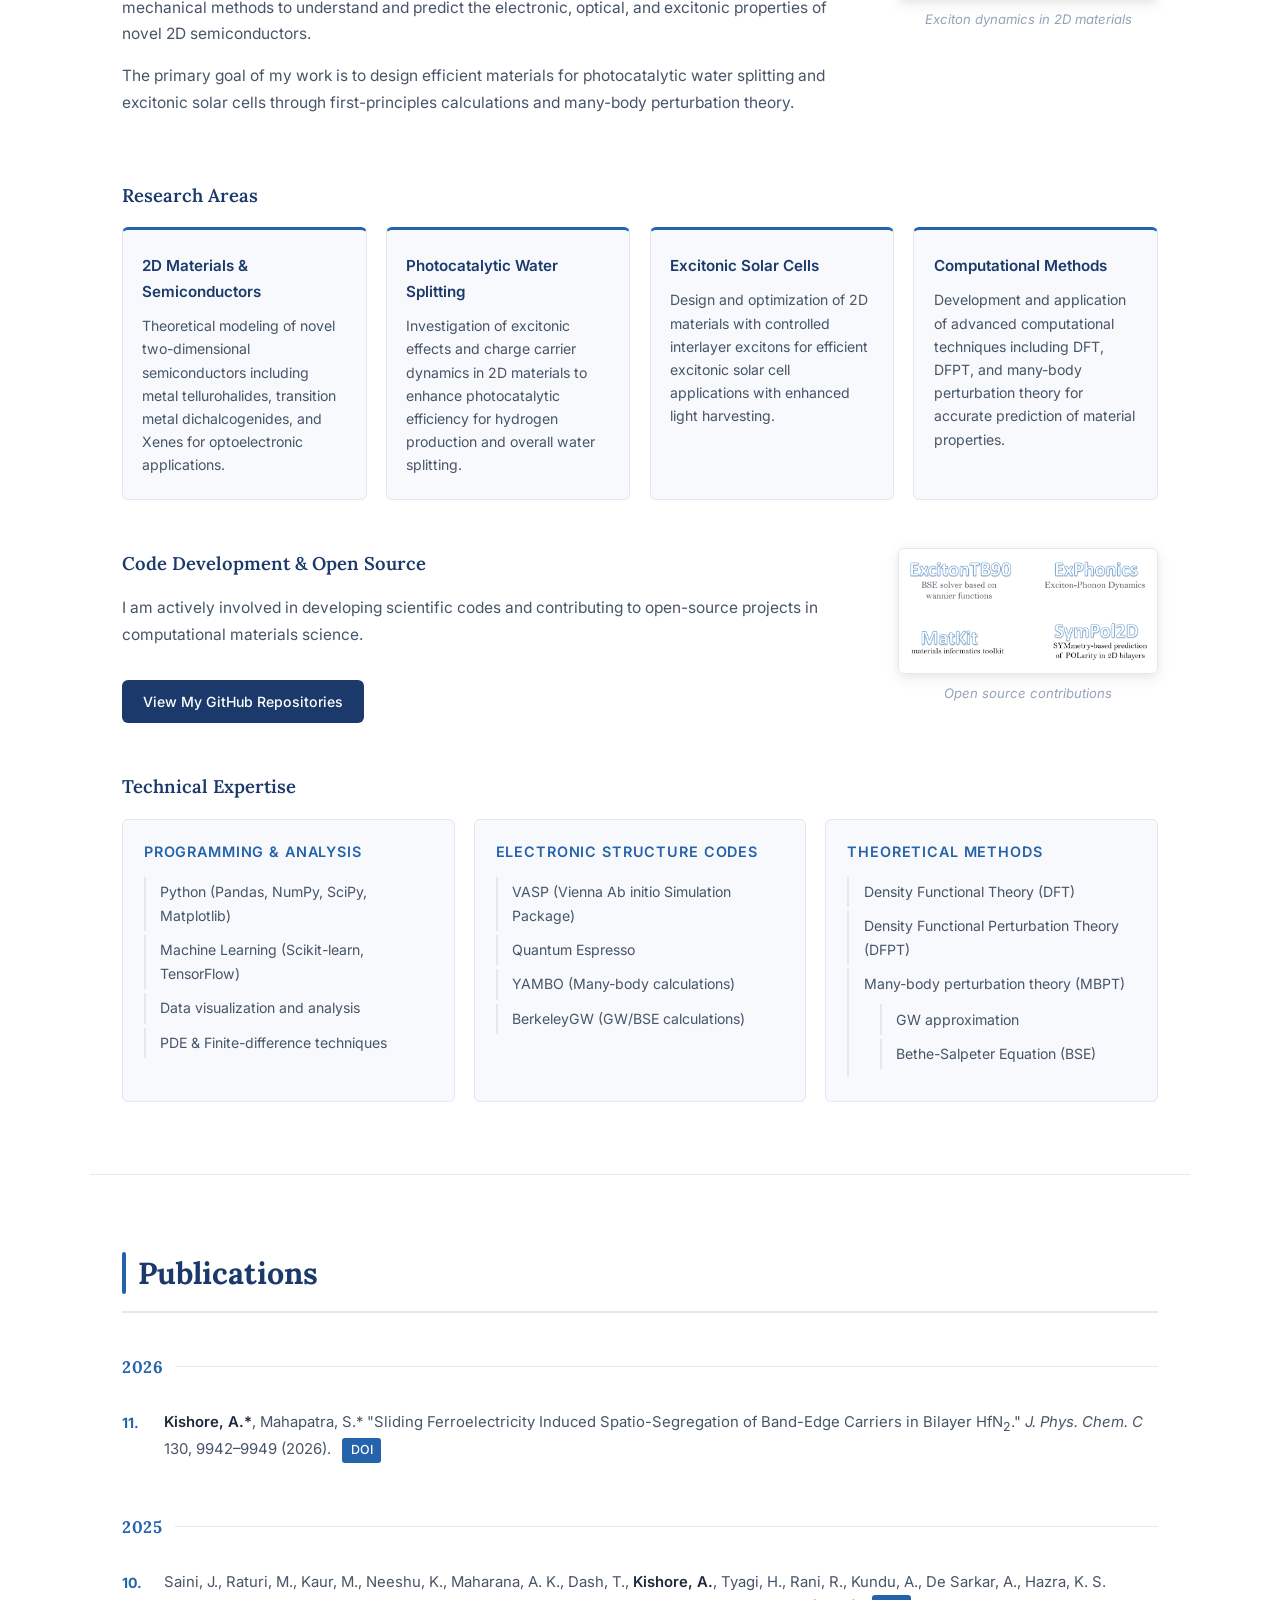
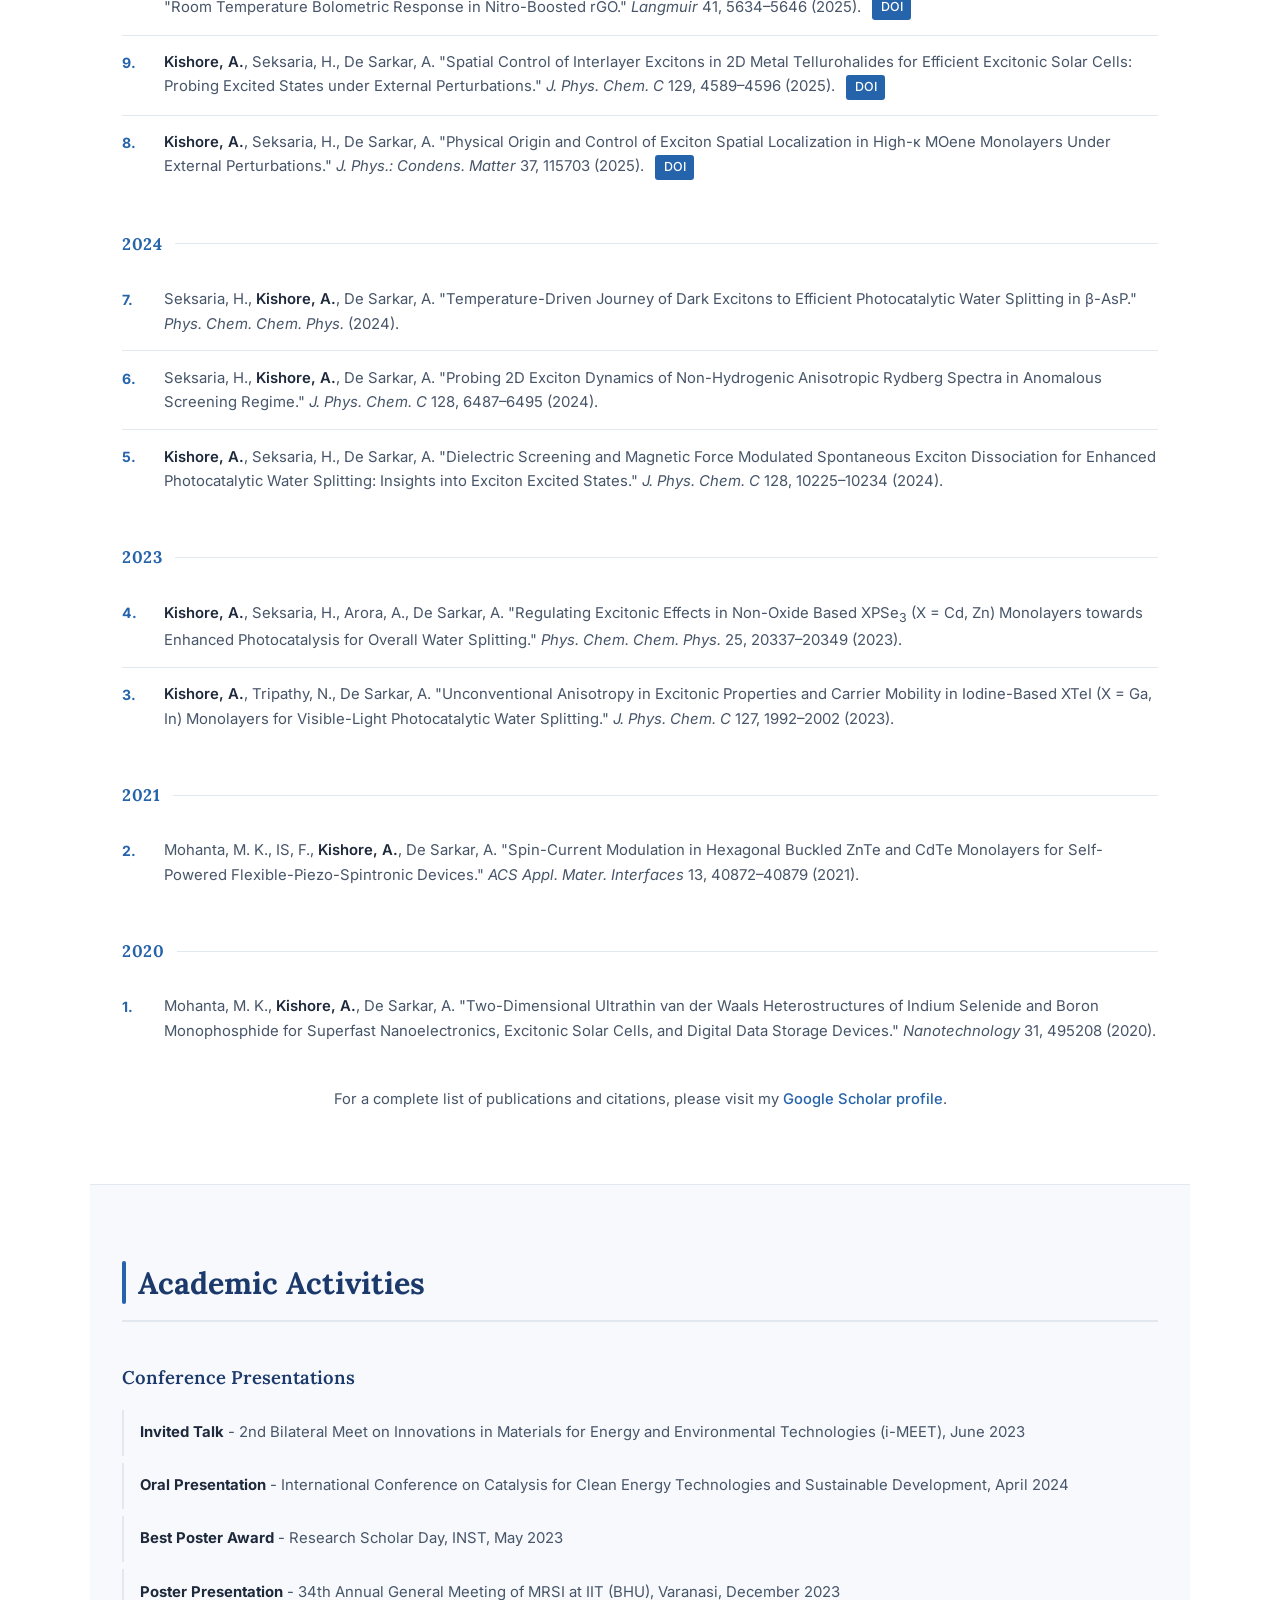
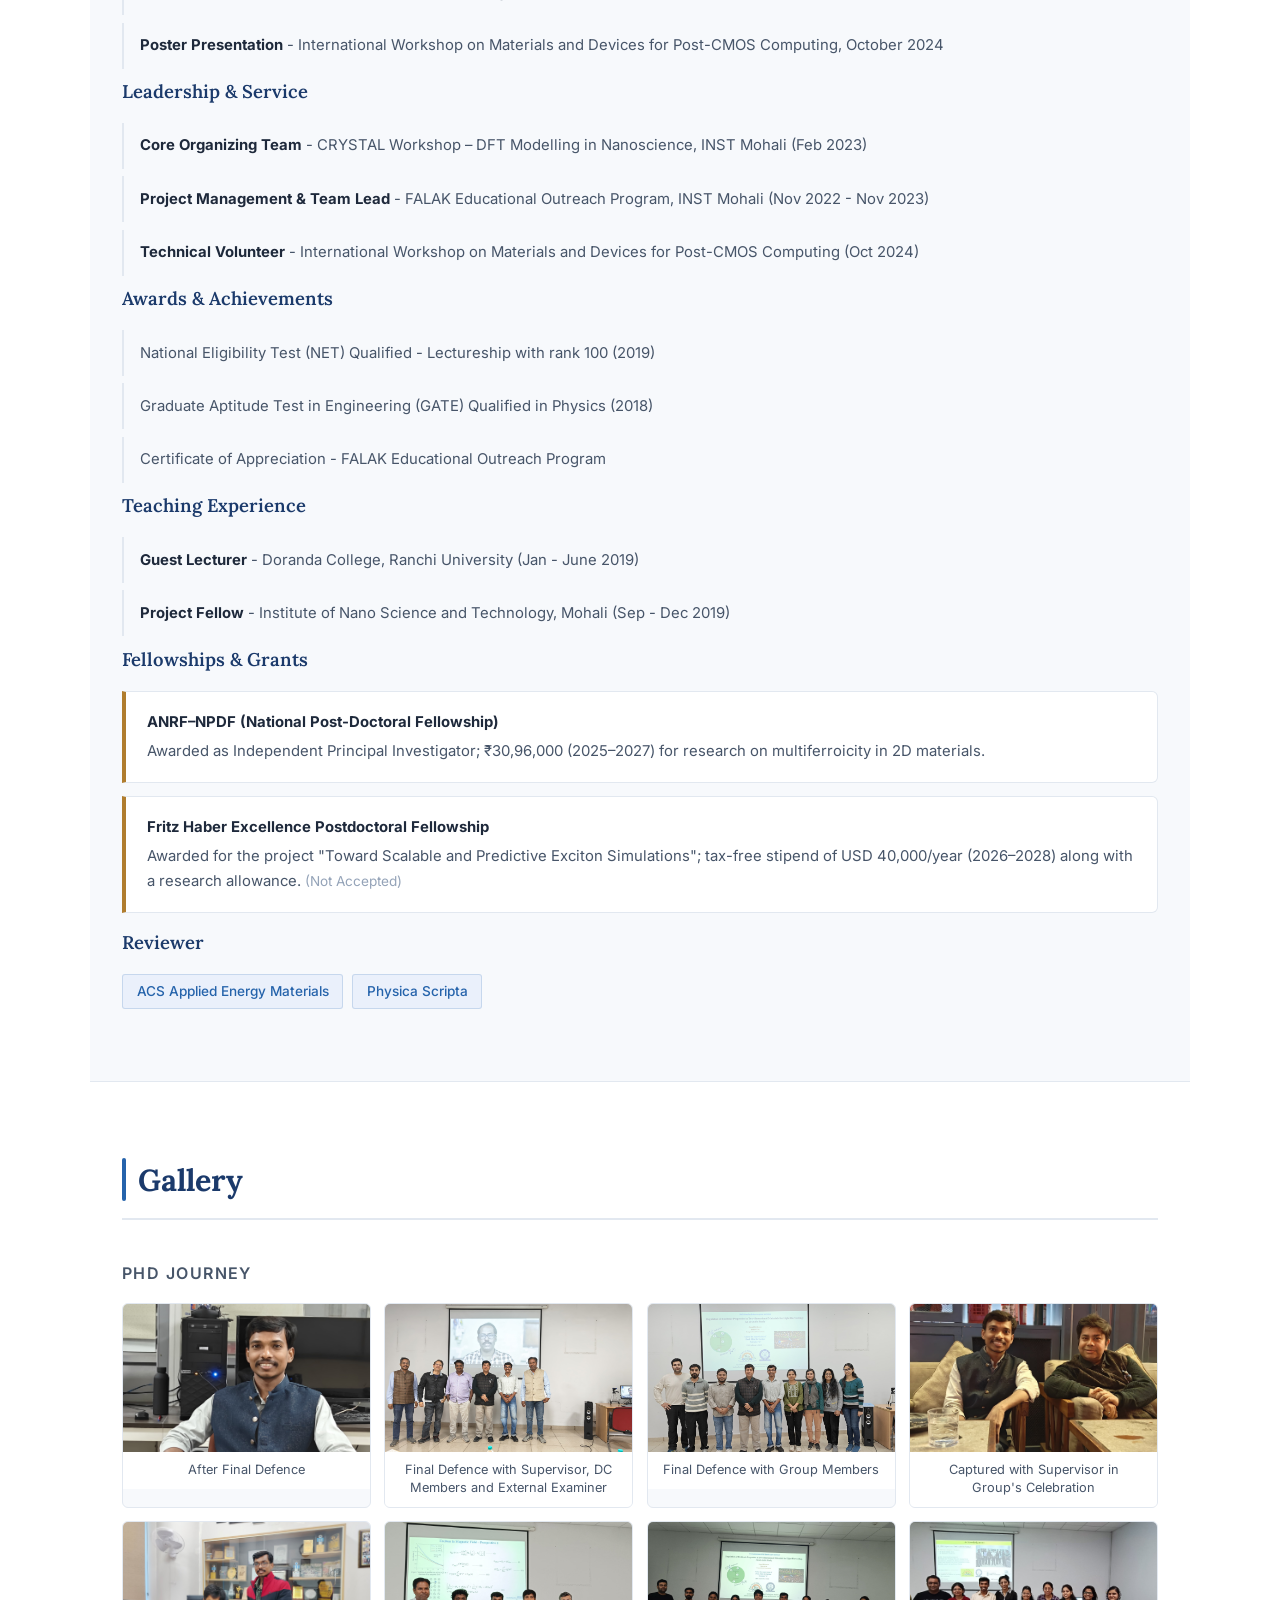
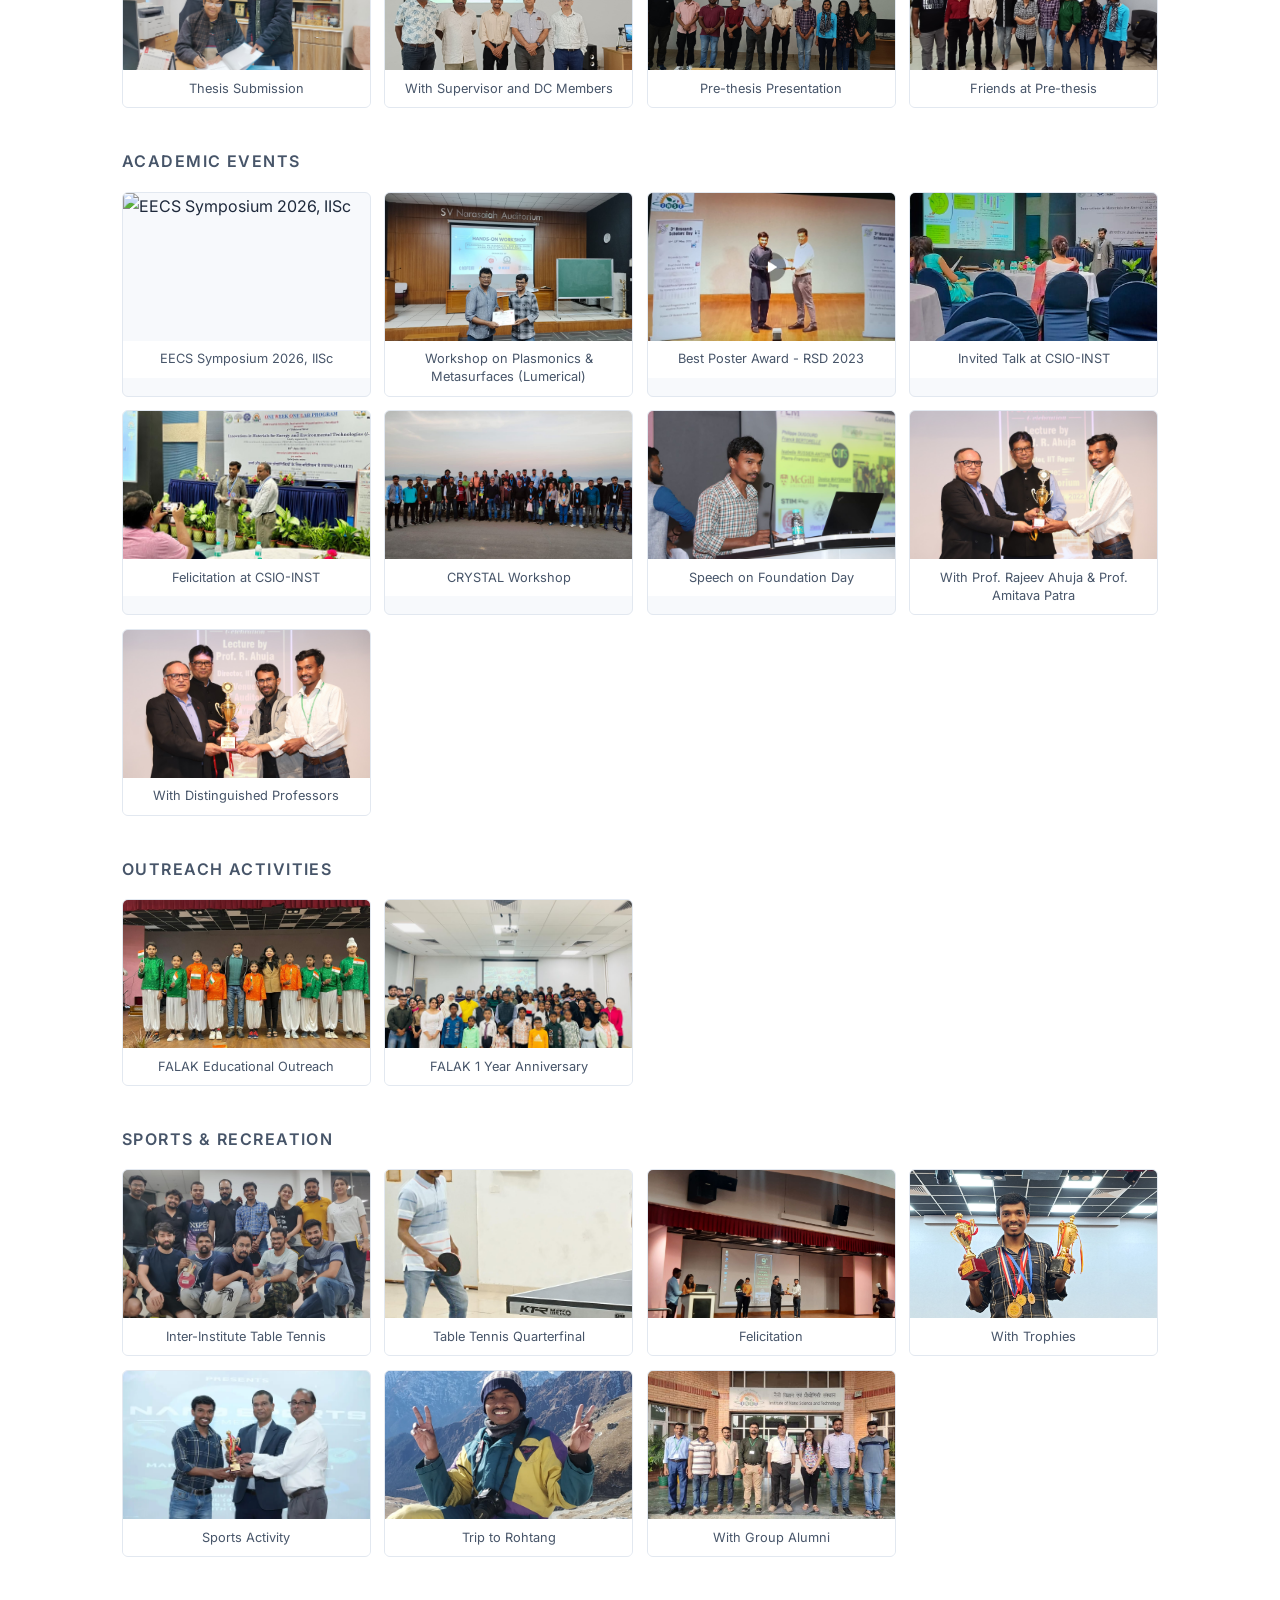
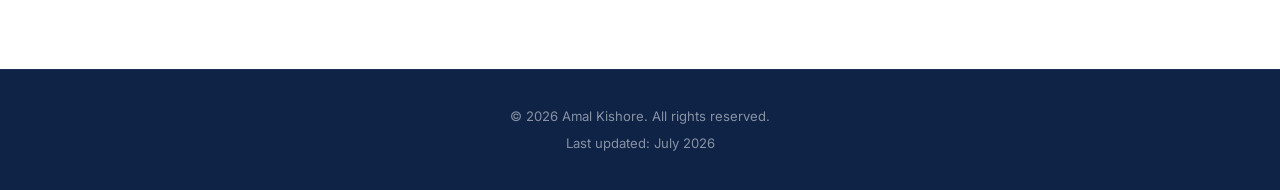
==== commit f2b6d8cb: "Add EECS Symposium 2026 IISc photo to gallery Co-Authored-By: Claude Sonnet 4.6 <noreply@anthropic.c" ====
--- a/index.html
+++ b/index.html
@@ -317,6 +317,10 @@
                 <p class="gallery-section-title">Academic Events</p>
                 <div class="gallery-grid">
                     <div class="gallery-item">
+                        <img src="photos/amal_talk_iisc.jpeg" alt="EECS Symposium 2026, IISc">
+                        <p>EECS Symposium 2026, IISc</p>
+                    </div>
+                    <div class="gallery-item">
                         <img src="photos/workshop-plasmonics-metasurfaces-lumerical.jpg" alt="Workshop on Plasmonics and Metasurfaces">
                         <p>Workshop on Plasmonics & Metasurfaces (Lumerical)</p>
                     </div>
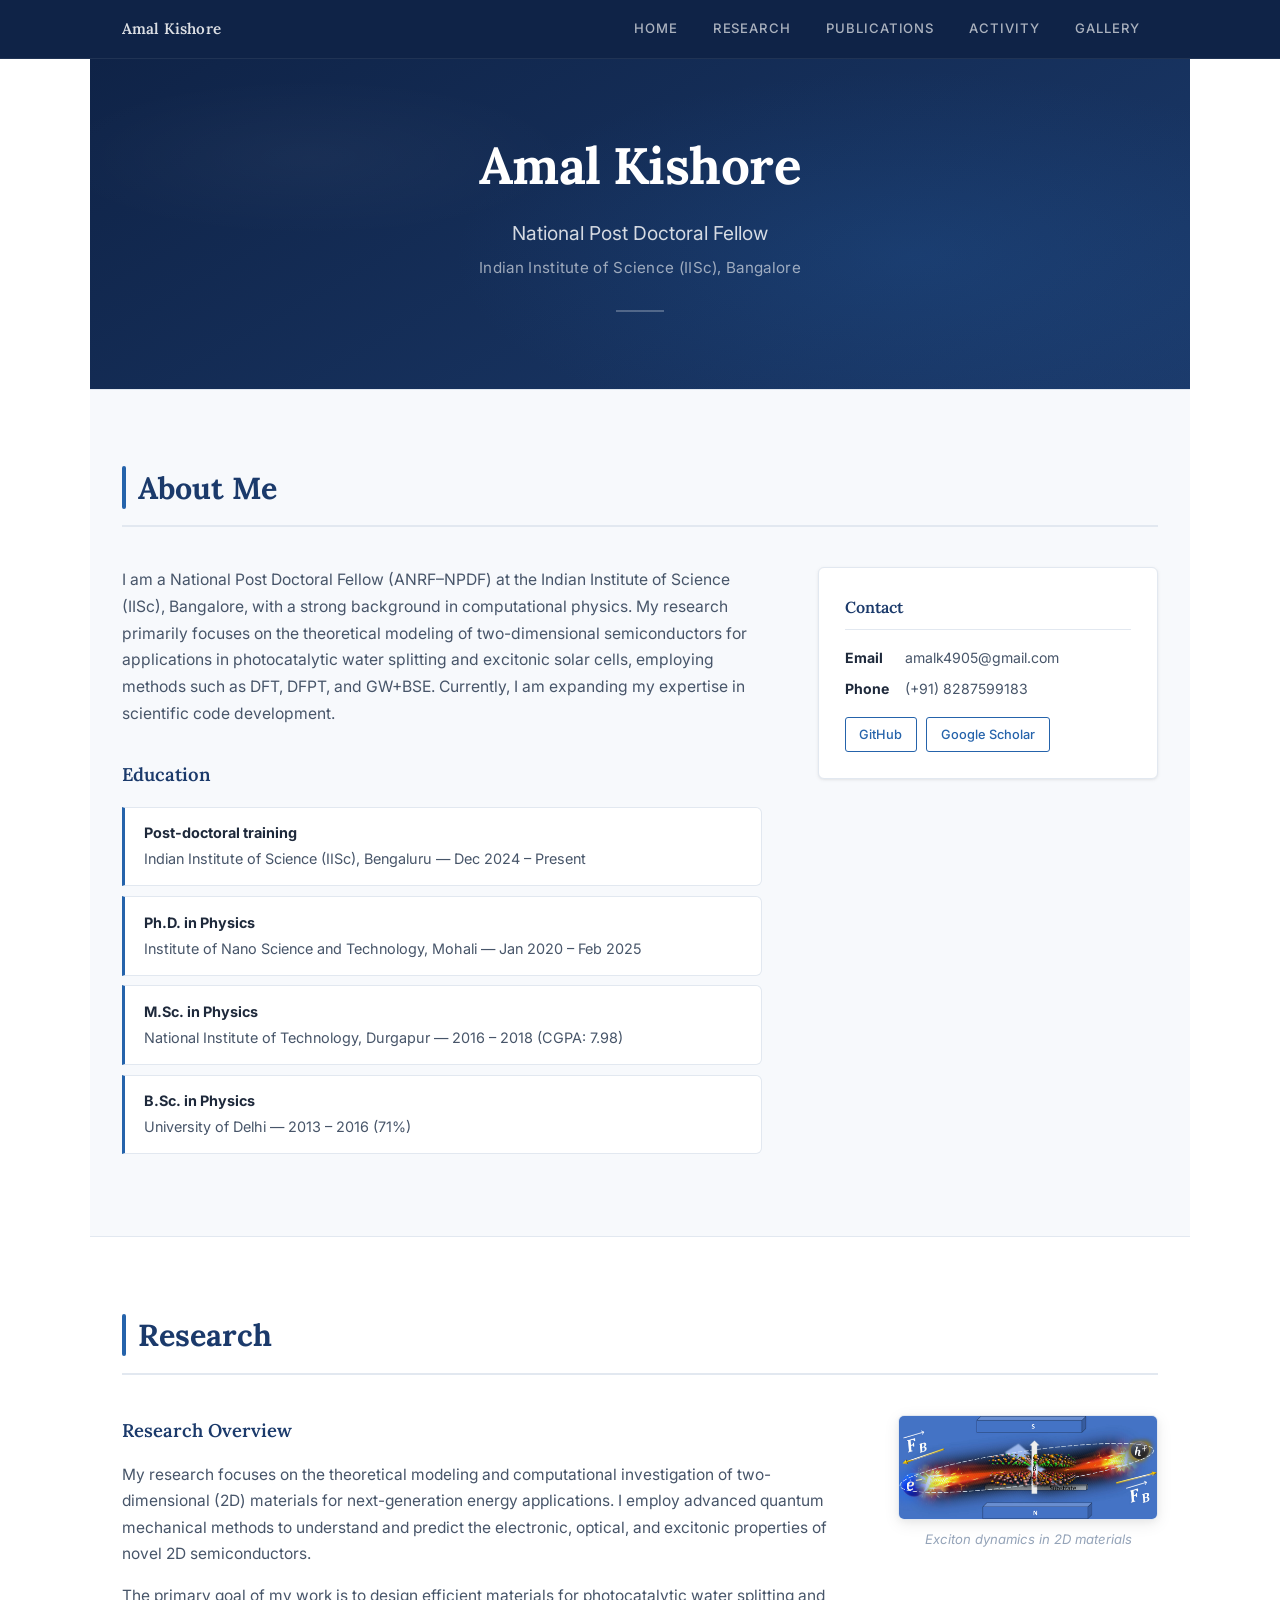
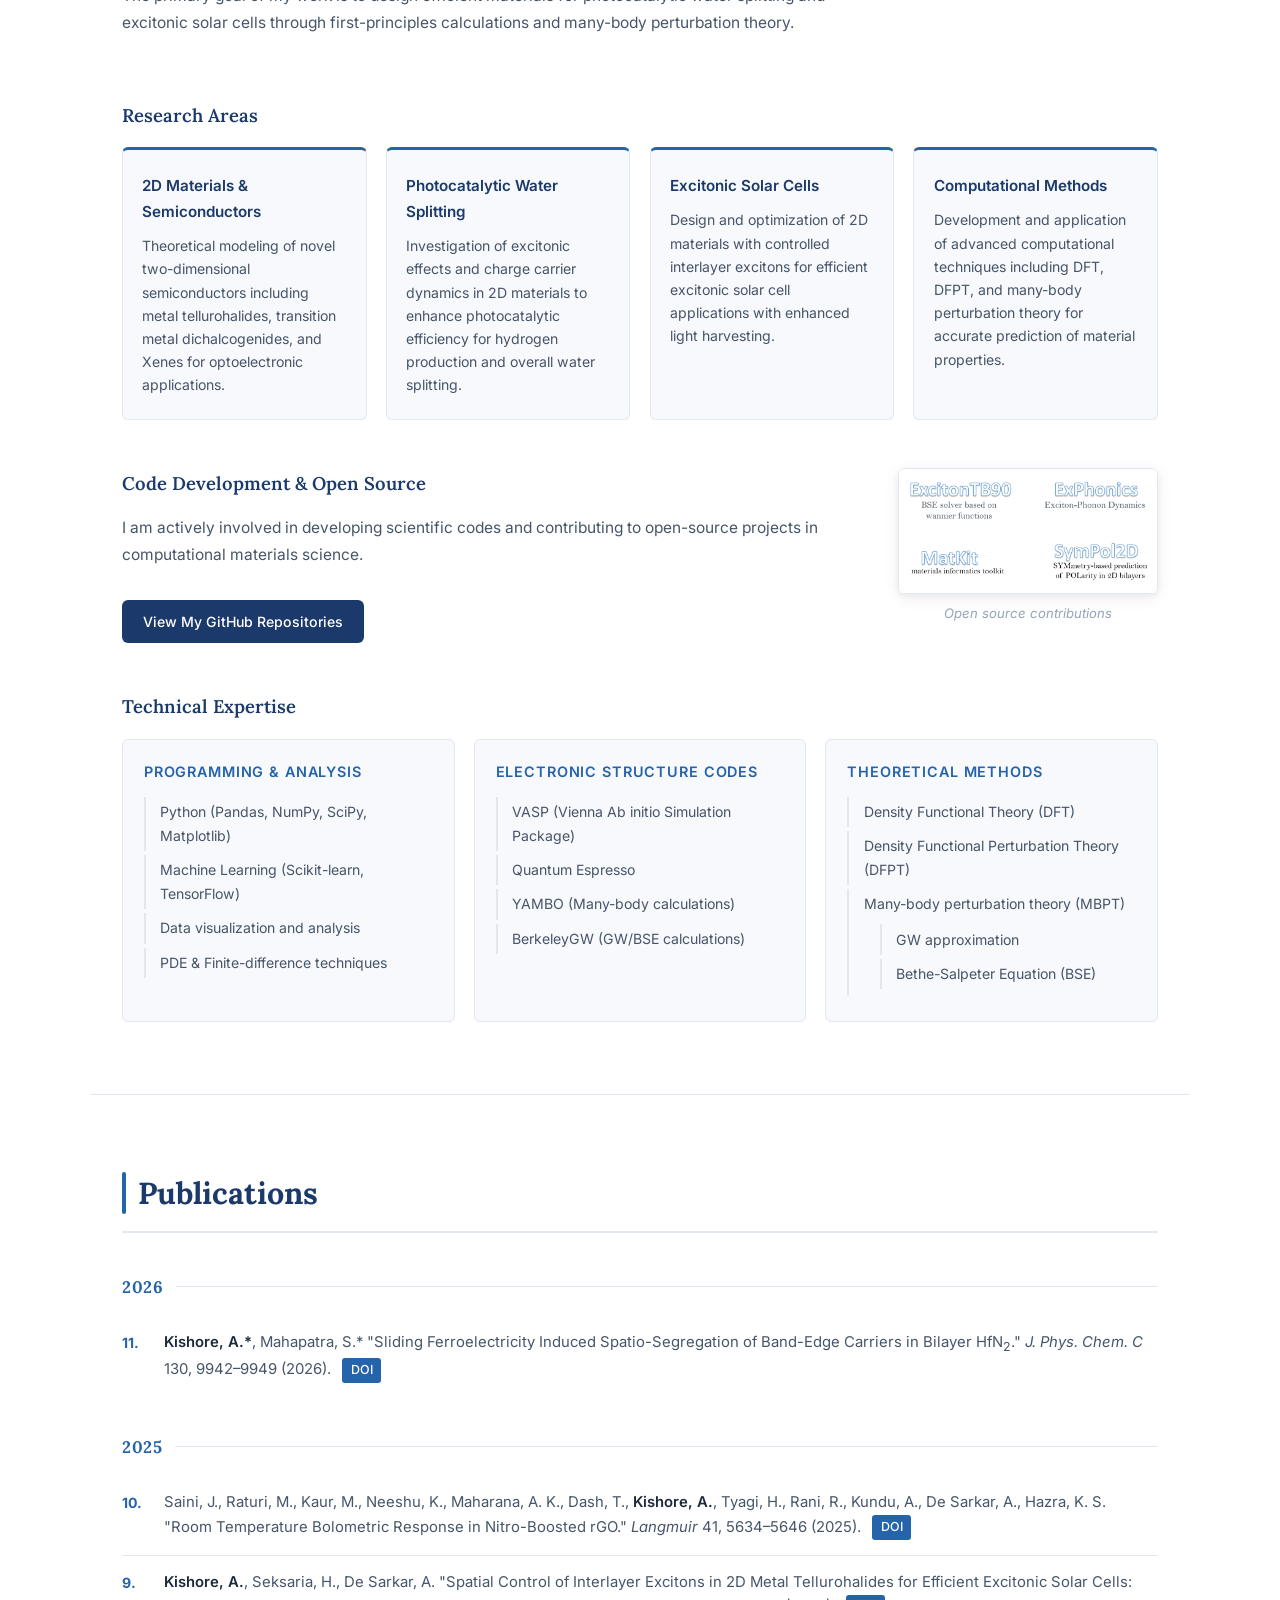
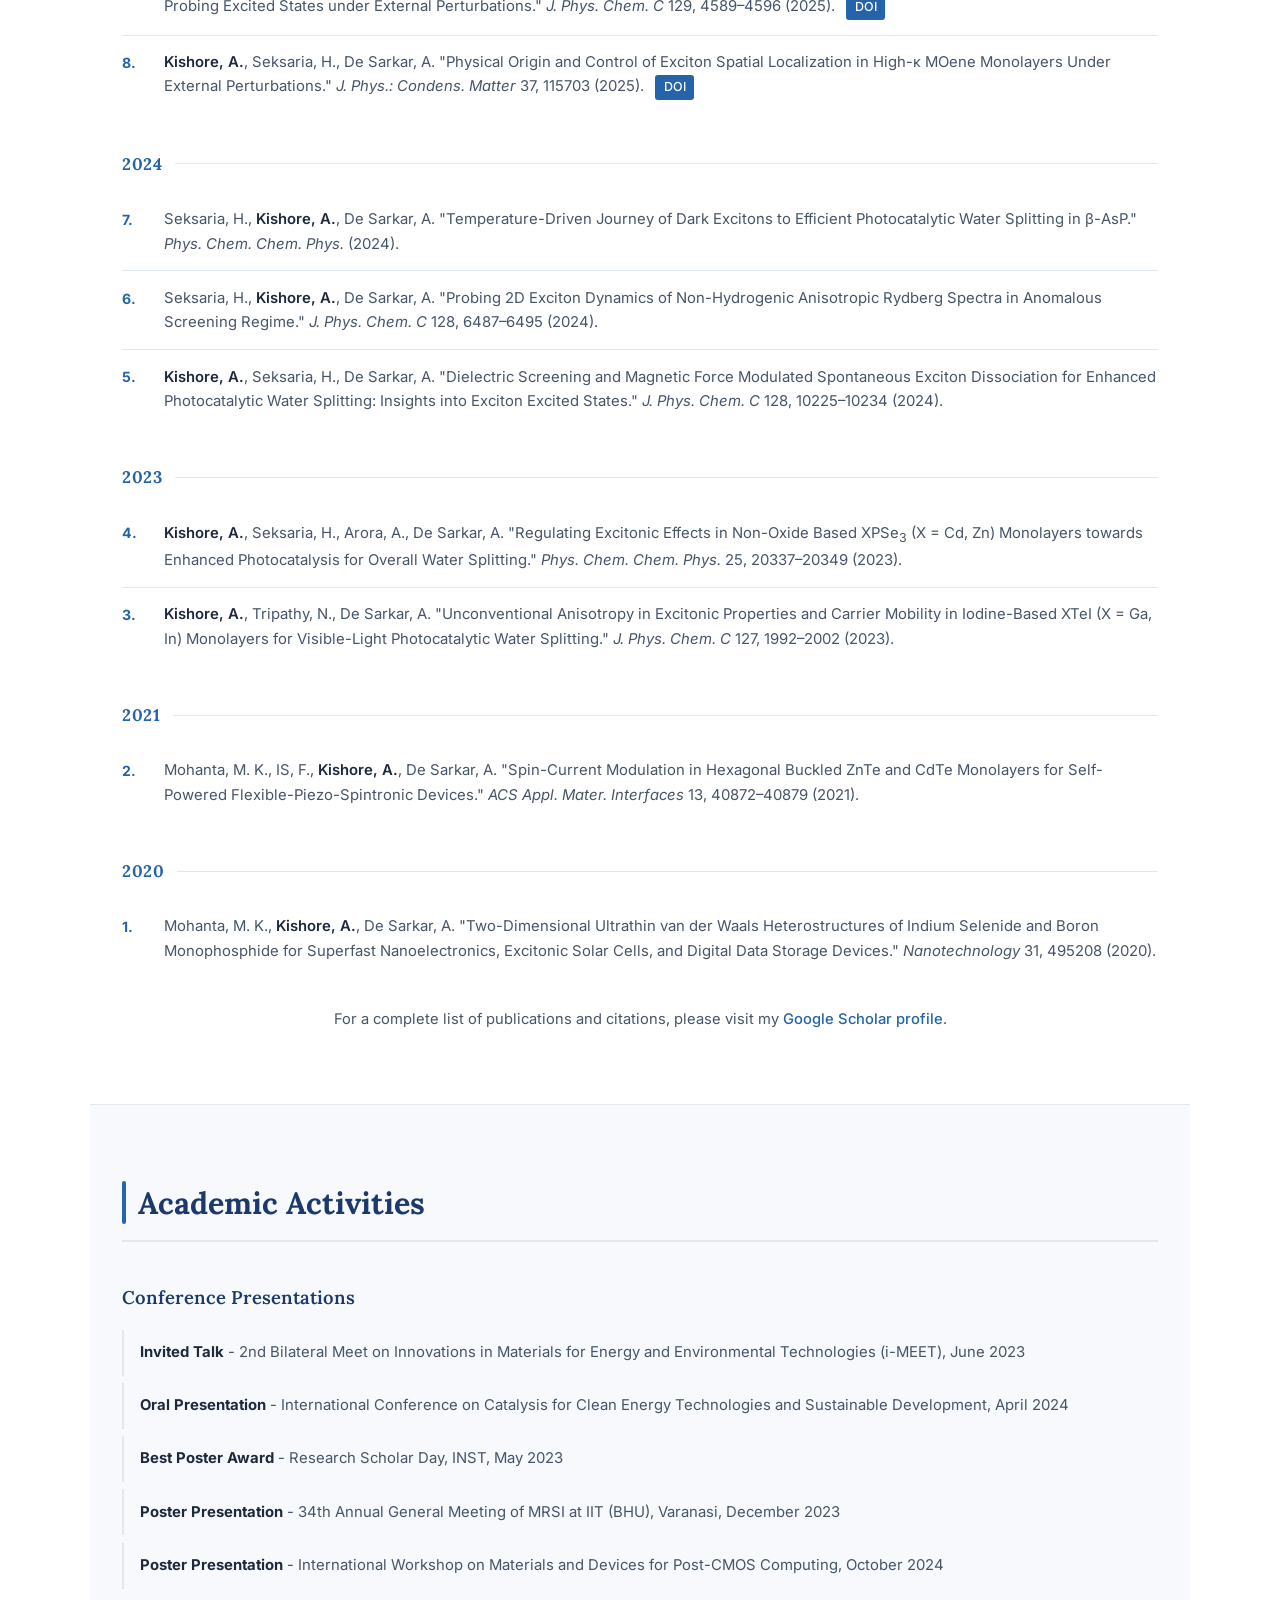
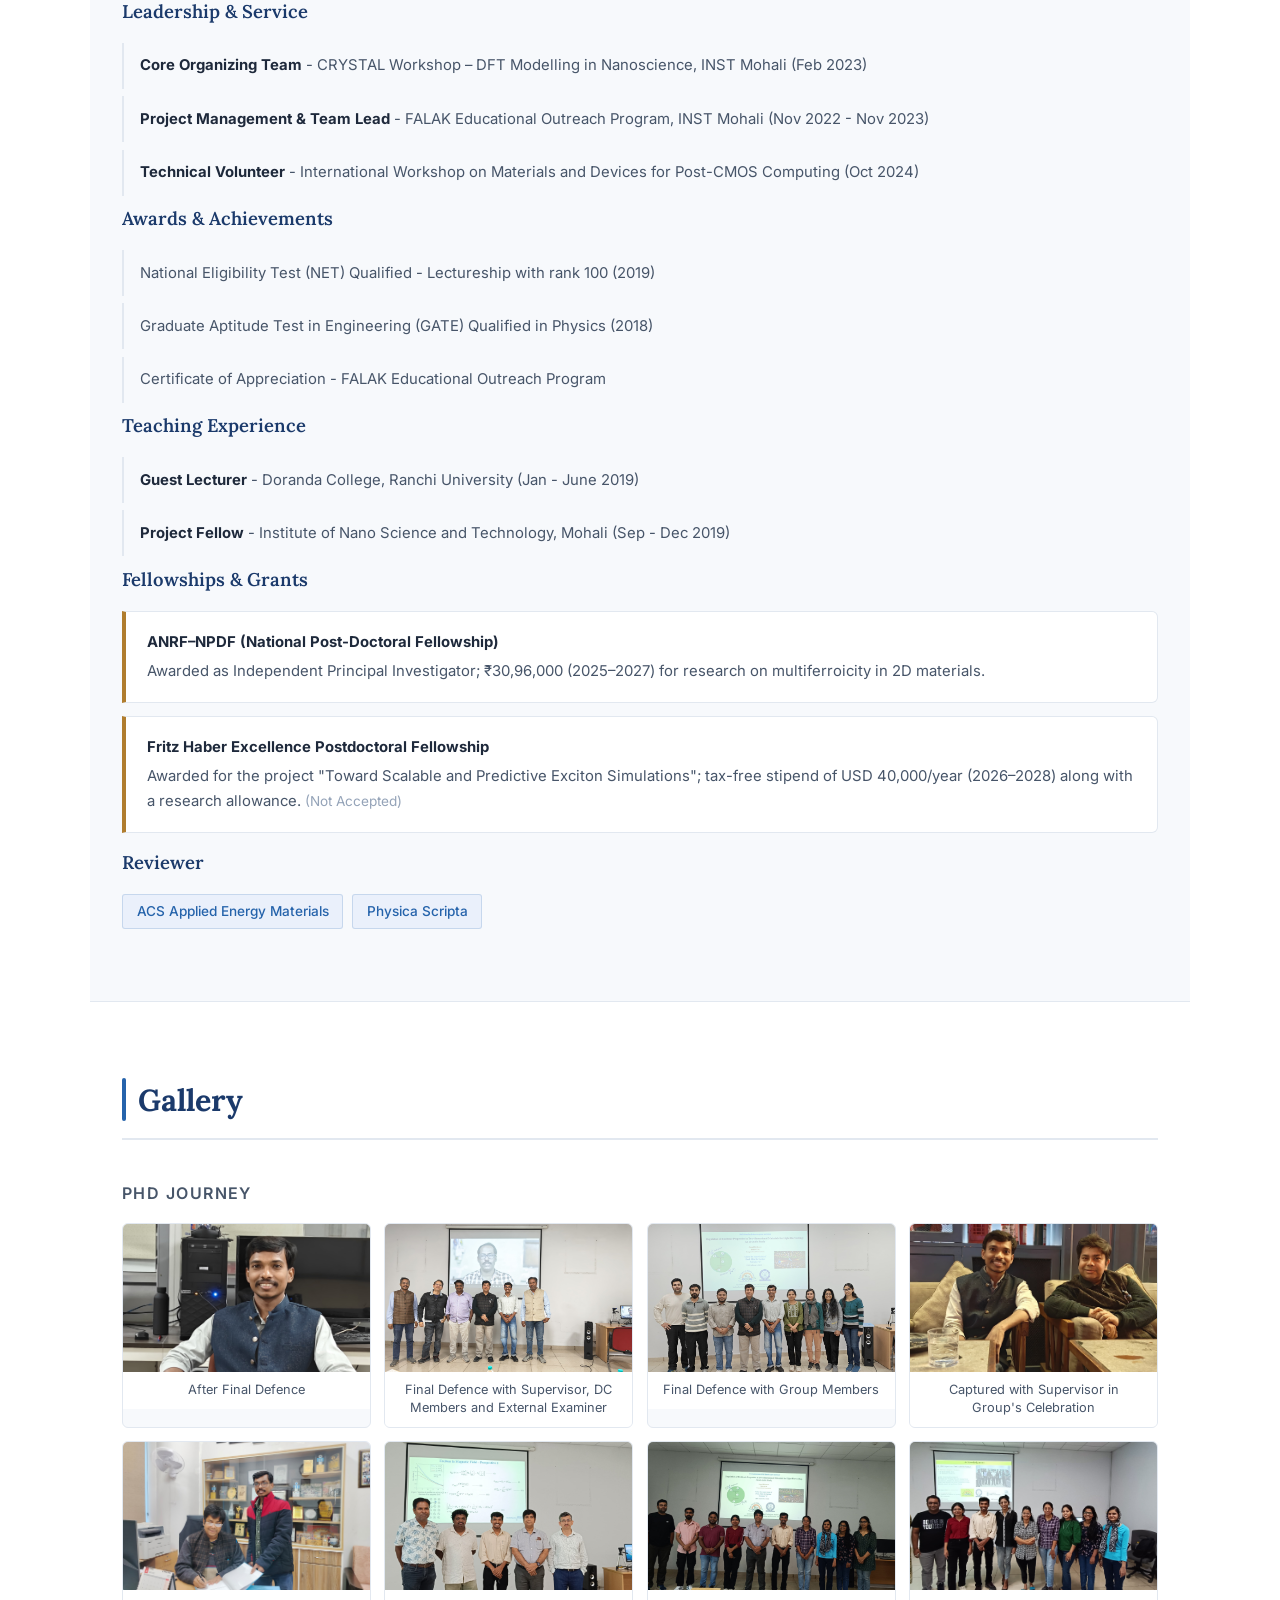
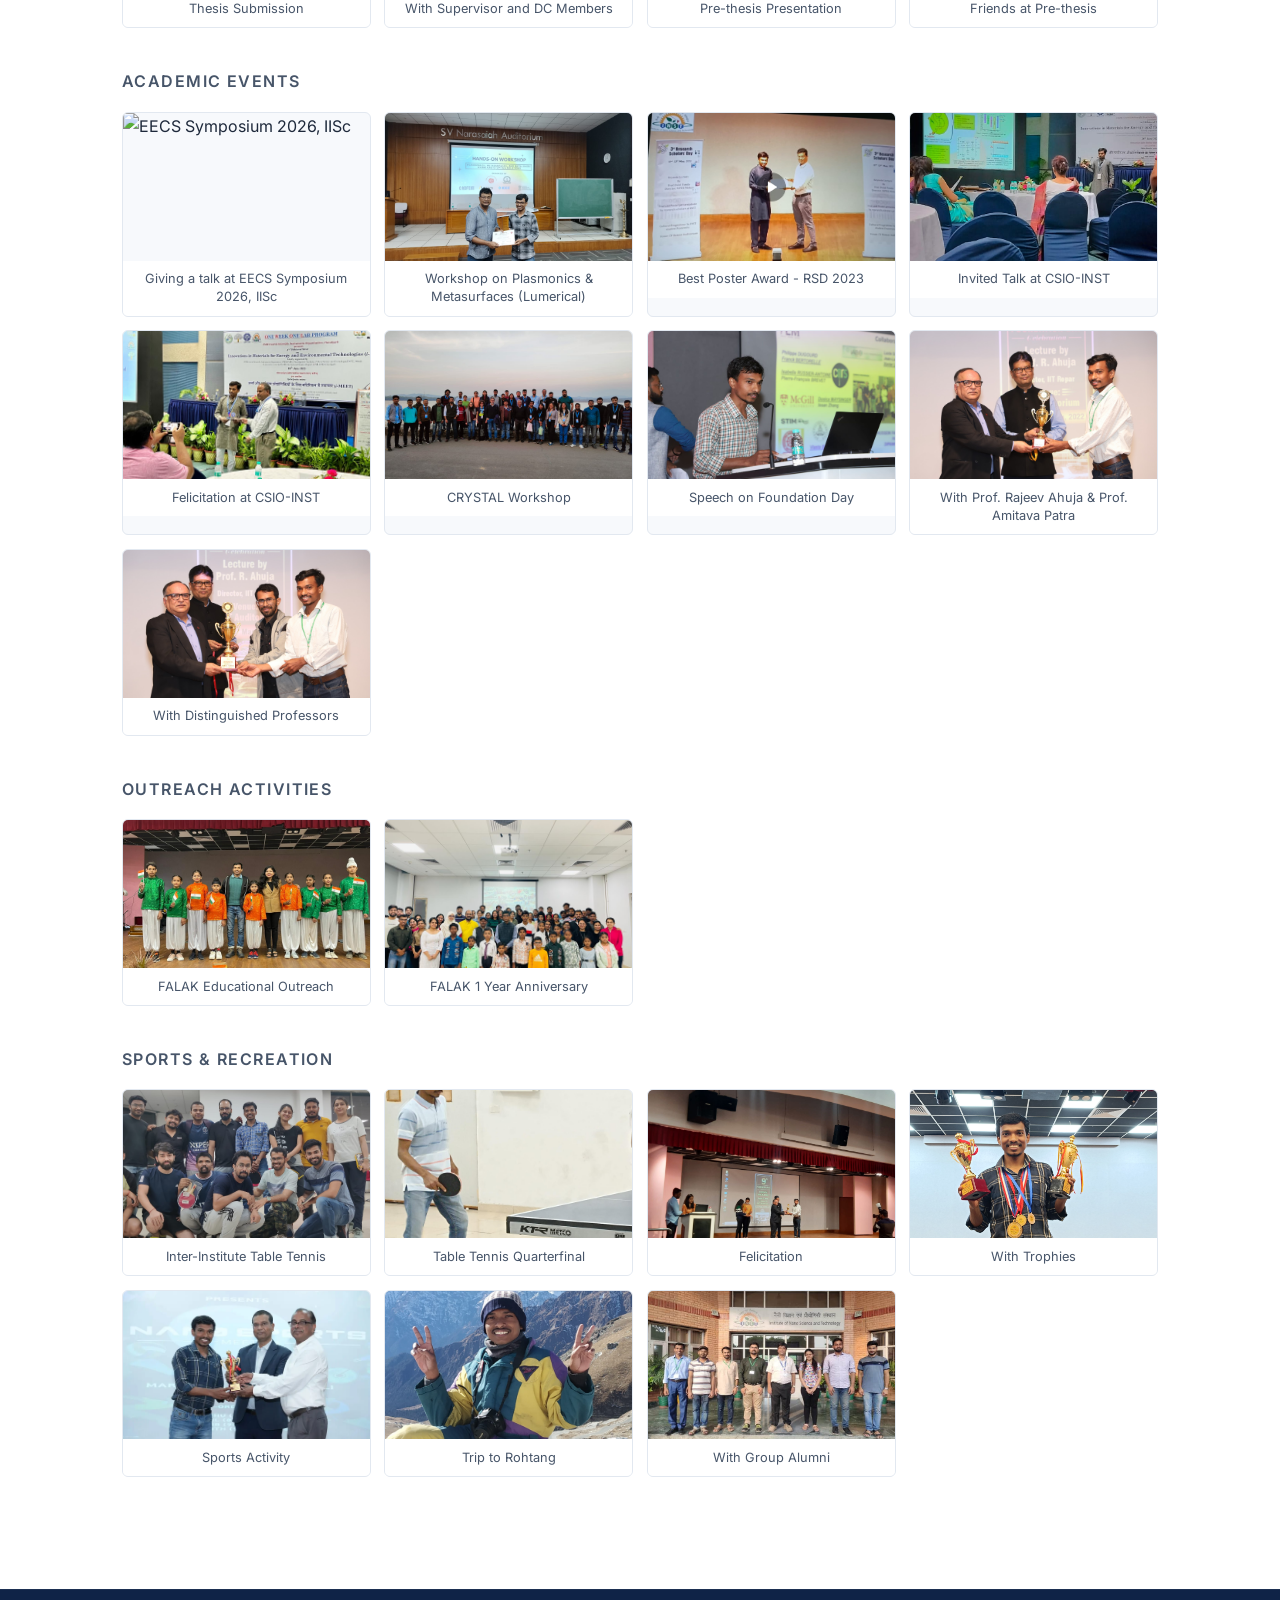
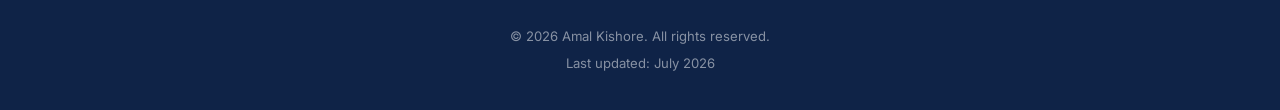
==== commit b0dba83b: "Update EECS gallery caption to 'Giving a talk at EECS Symposium 2026, IISc' Co-Authored-By: Claude S" ====
--- a/index.html
+++ b/index.html
@@ -318,7 +318,7 @@
                 <div class="gallery-grid">
                     <div class="gallery-item">
                         <img src="photos/amal_talk_iisc.jpeg" alt="EECS Symposium 2026, IISc">
-                        <p>EECS Symposium 2026, IISc</p>
+                        <p>Giving a talk at EECS Symposium 2026, IISc</p>
                     </div>
                     <div class="gallery-item">
                         <img src="photos/workshop-plasmonics-metasurfaces-lumerical.jpg" alt="Workshop on Plasmonics and Metasurfaces">
--- a/styles.css
+++ b/styles.css
@@ -81,7 +81,7 @@
 .hero {
   background: linear-gradient(150deg, var(--navy-dark) 0%, var(--navy) 100%);
   color: white;
-  padding: 7rem 2rem 5rem;
+  padding: 4rem 2rem 3rem;
   position: relative; overflow: hidden;
 }
 
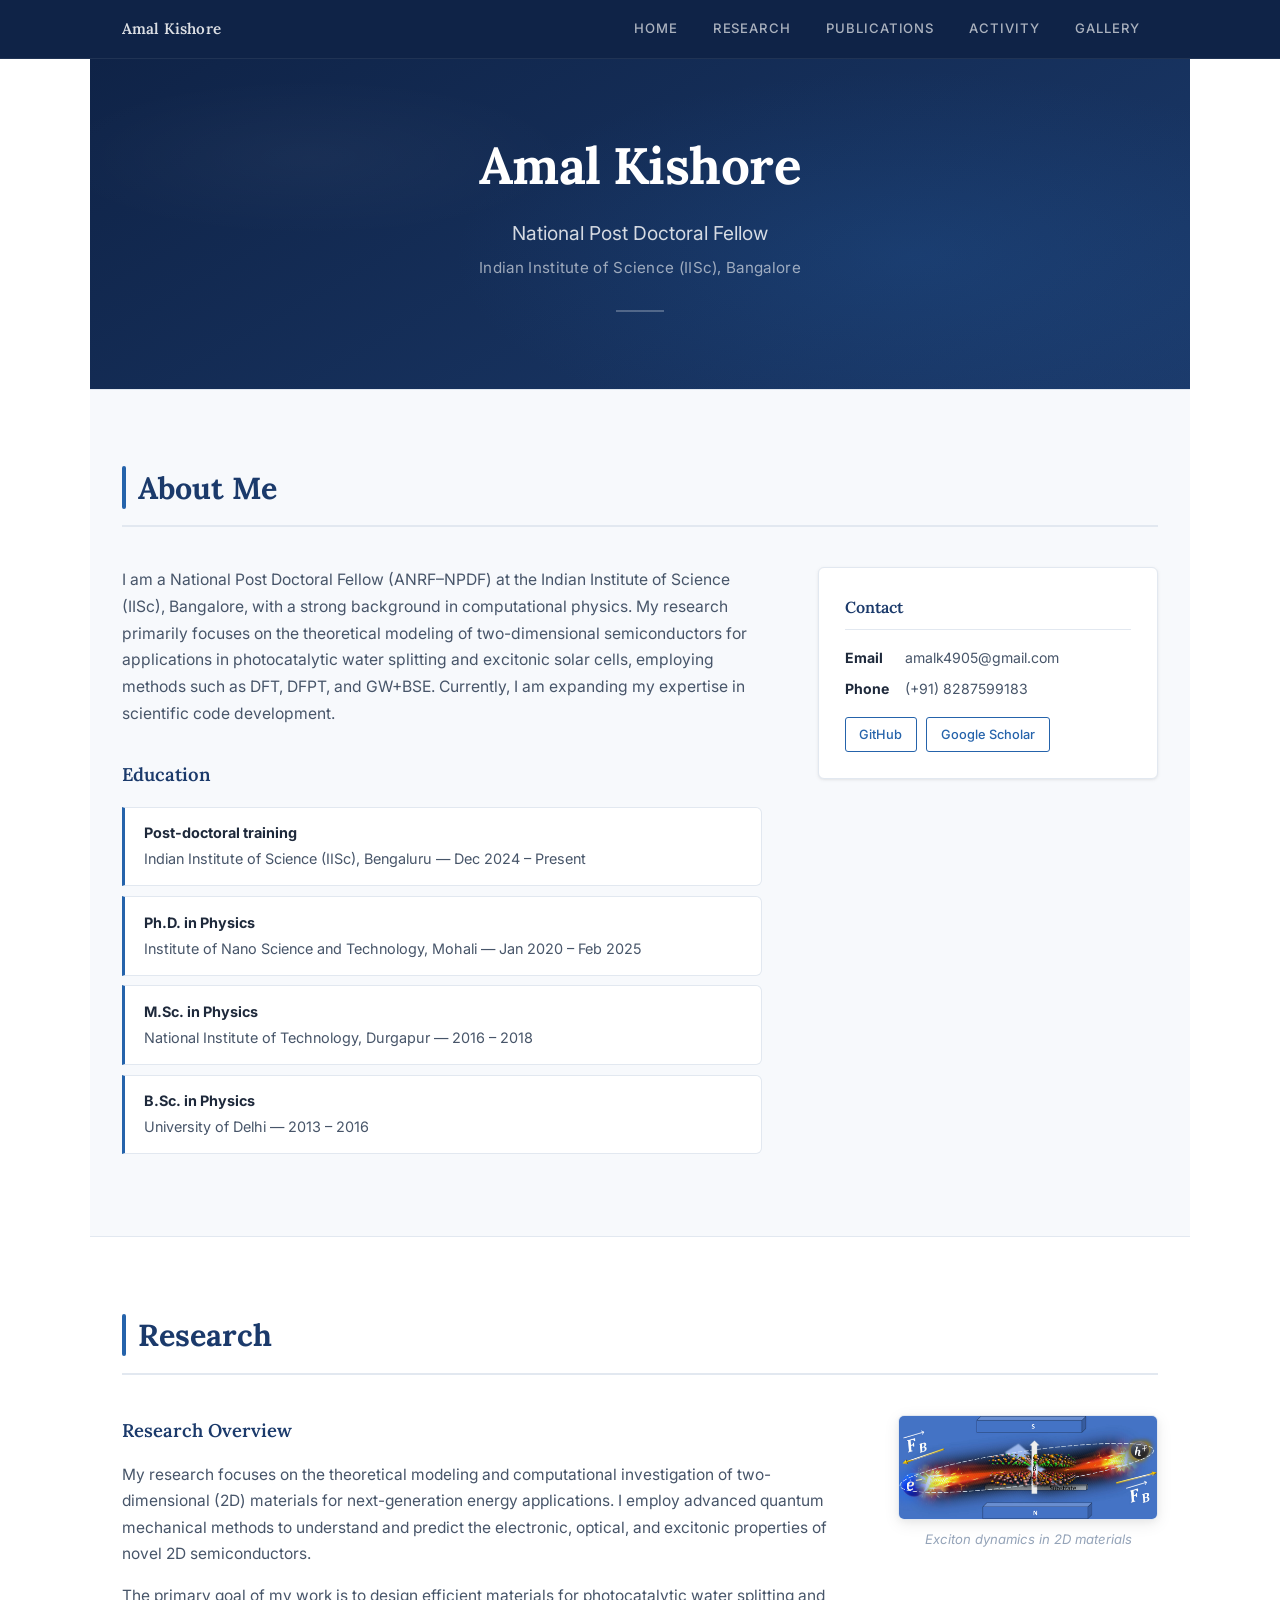
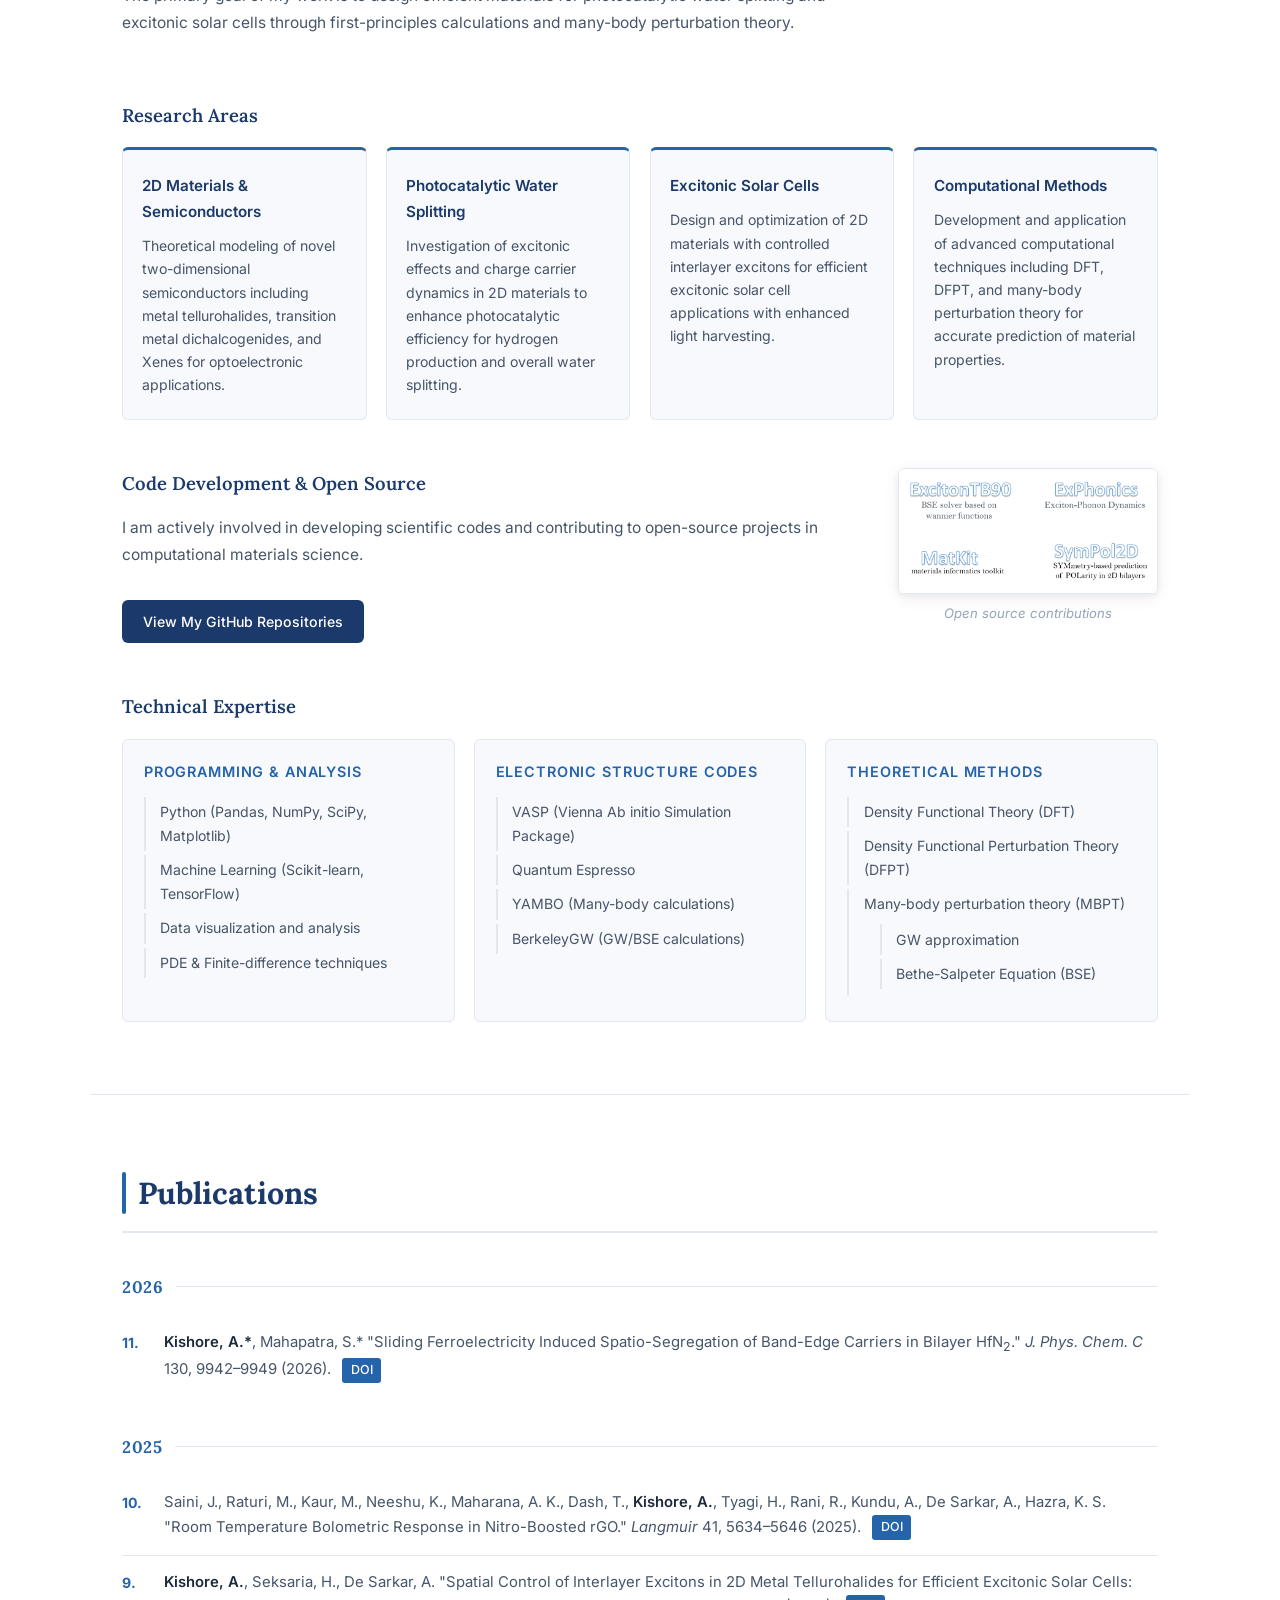
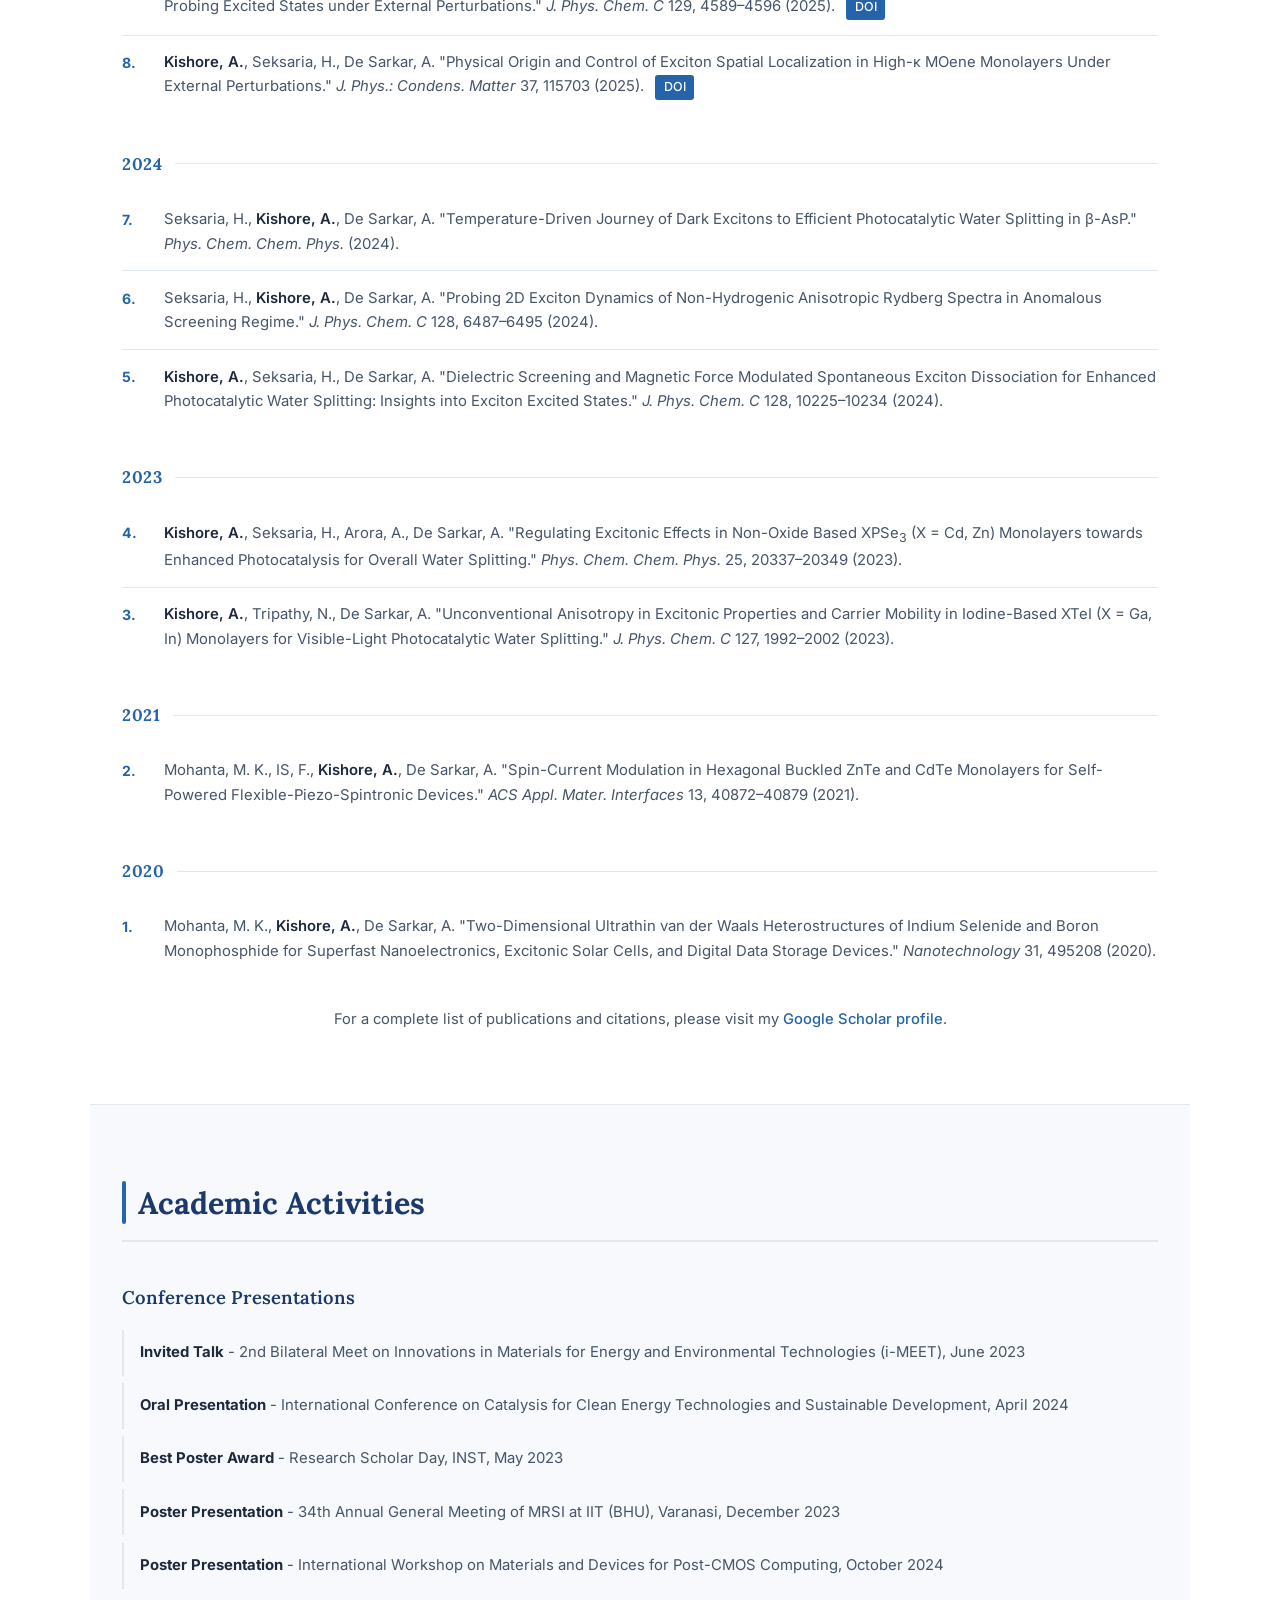
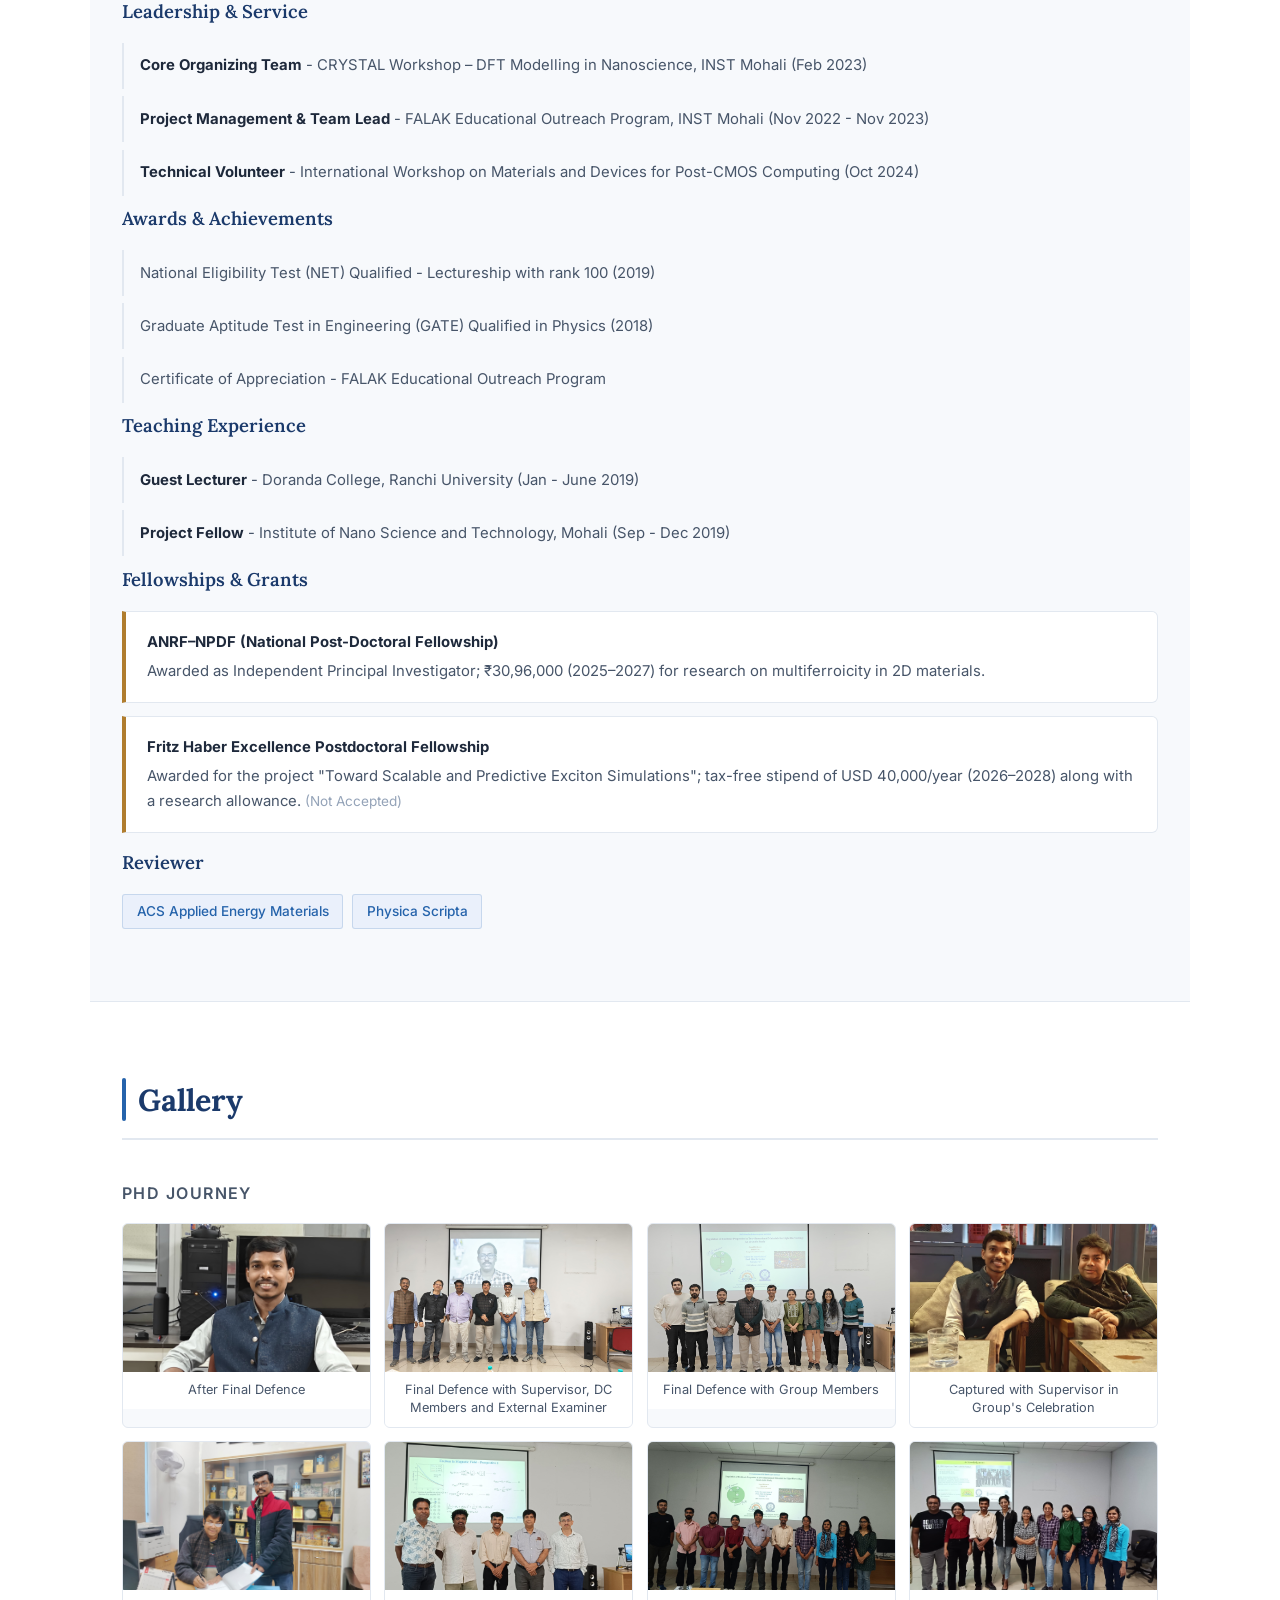
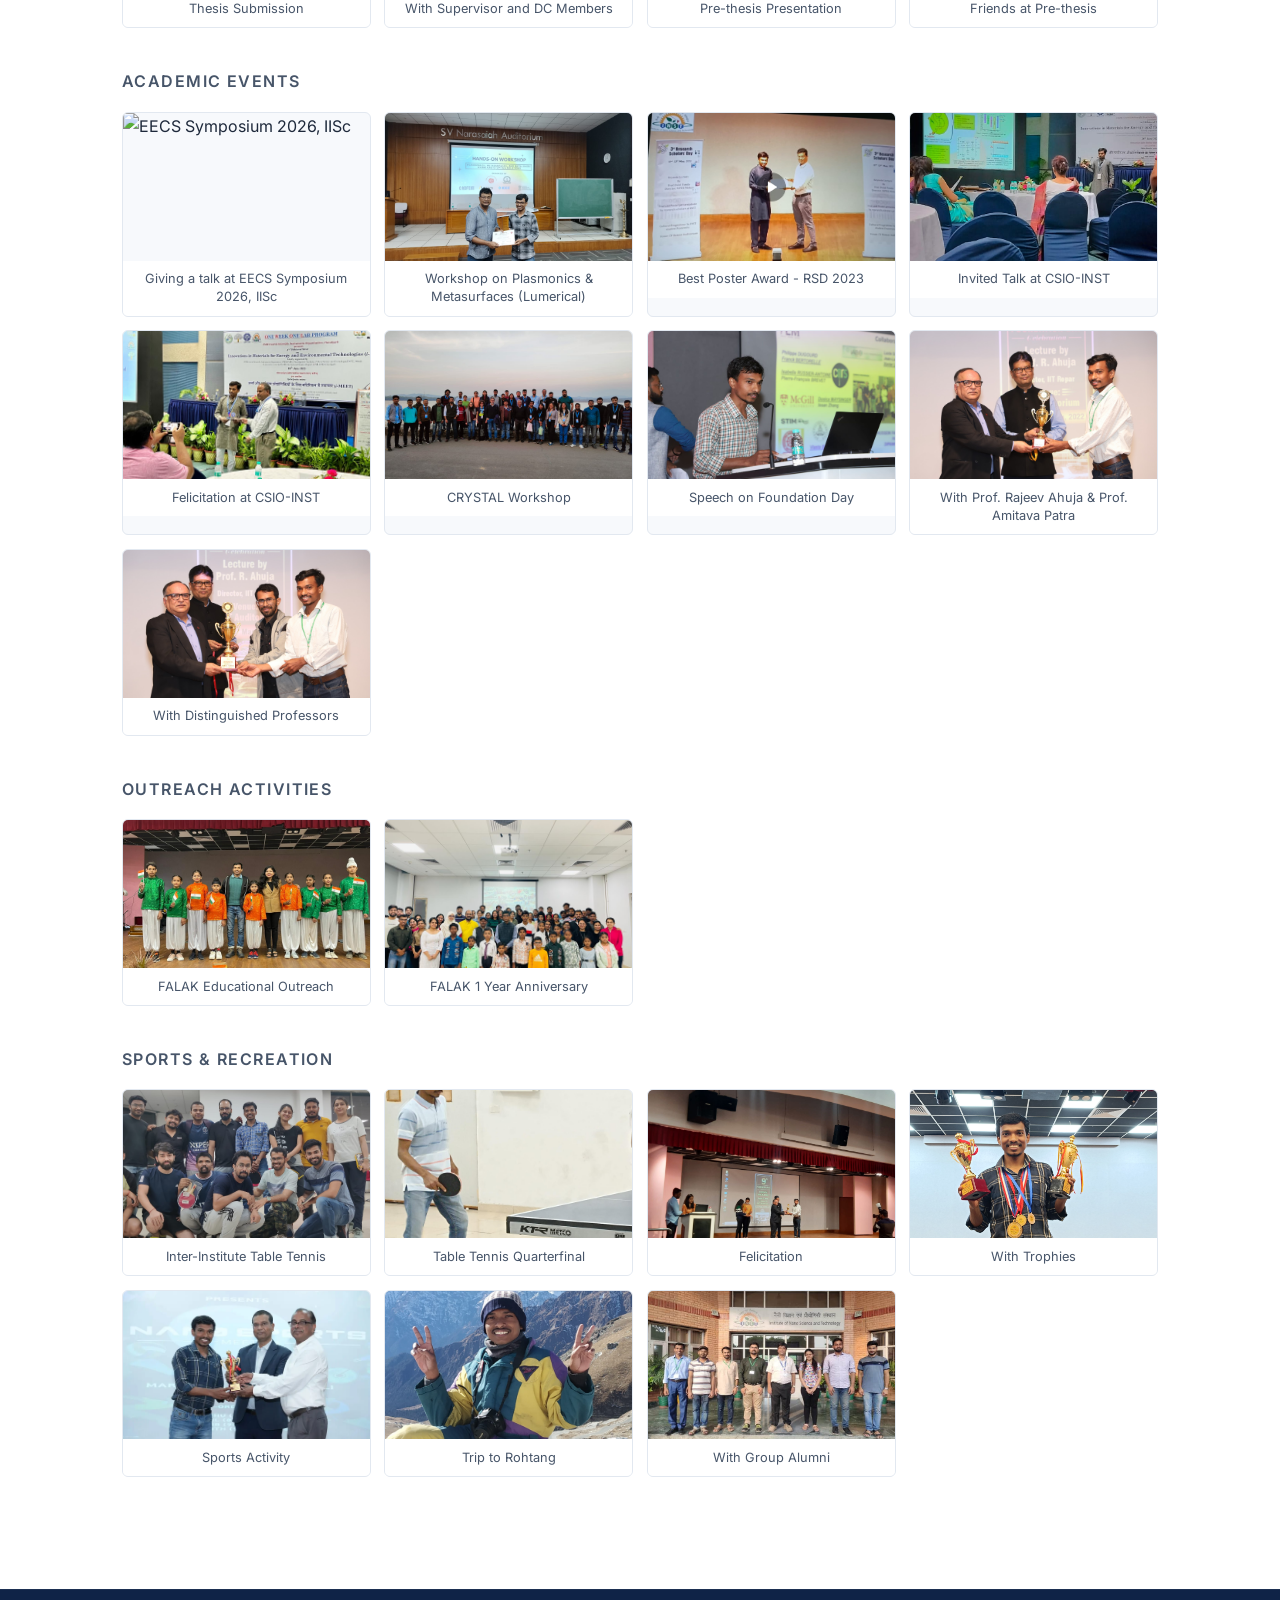
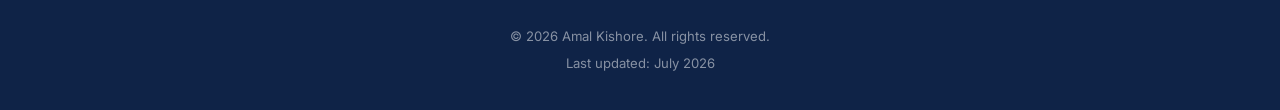
==== commit 20564a05: "Remove grades from education entries Co-Authored-By: Claude Sonnet 4.6 <noreply@anthropic.com>" ====
--- a/index.html
+++ b/index.html
@@ -43,8 +43,8 @@
                         <ul class="edu-list">
                             <li><strong>Post-doctoral training</strong> Indian Institute of Science (IISc), Bengaluru &mdash; Dec 2024 – Present</li>
                             <li><strong>Ph.D. in Physics</strong> Institute of Nano Science and Technology, Mohali &mdash; Jan 2020 – Feb 2025</li>
-                            <li><strong>M.Sc. in Physics</strong> National Institute of Technology, Durgapur &mdash; 2016 – 2018 (CGPA: 7.98)</li>
-                            <li><strong>B.Sc. in Physics</strong> University of Delhi &mdash; 2013 – 2016 (71%)</li>
+                            <li><strong>M.Sc. in Physics</strong> National Institute of Technology, Durgapur &mdash; 2016 – 2018</li>
+                            <li><strong>B.Sc. in Physics</strong> University of Delhi &mdash; 2013 – 2016</li>
                         </ul>
                     </div>
                 </div>
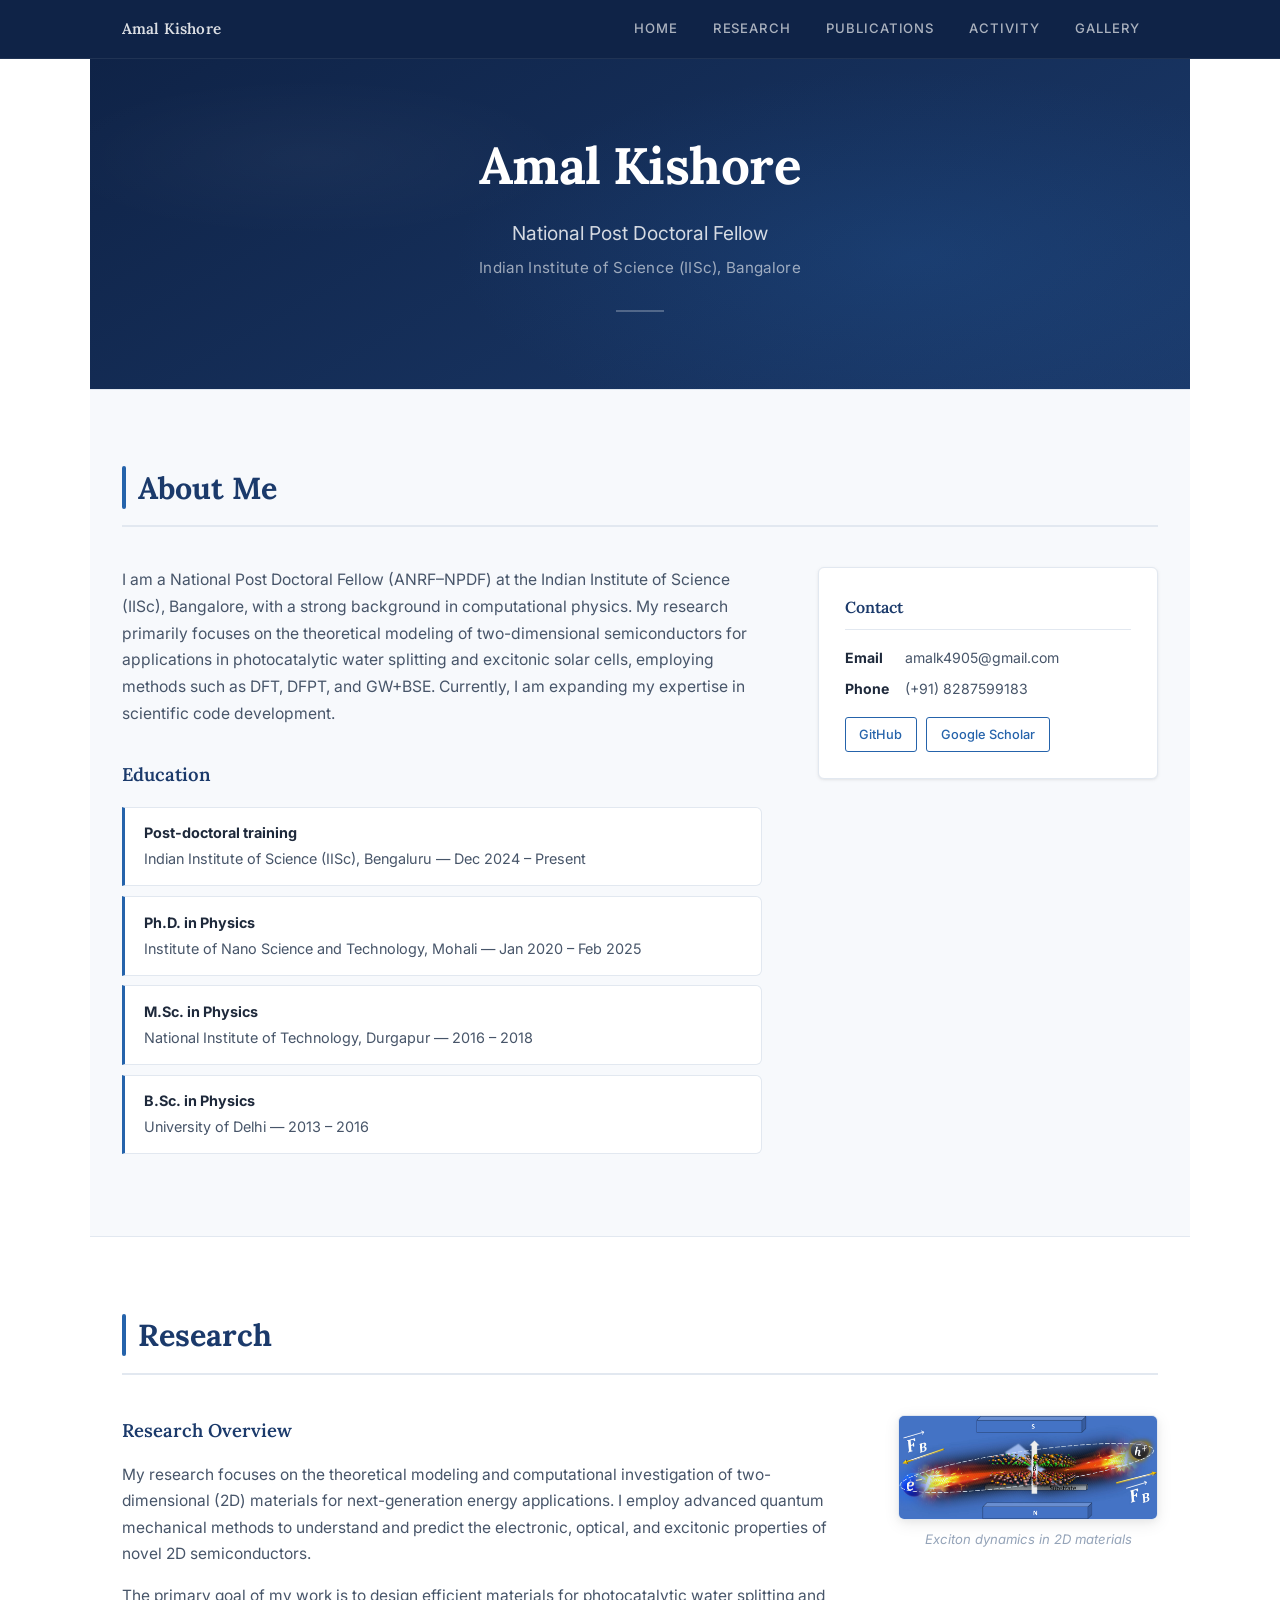
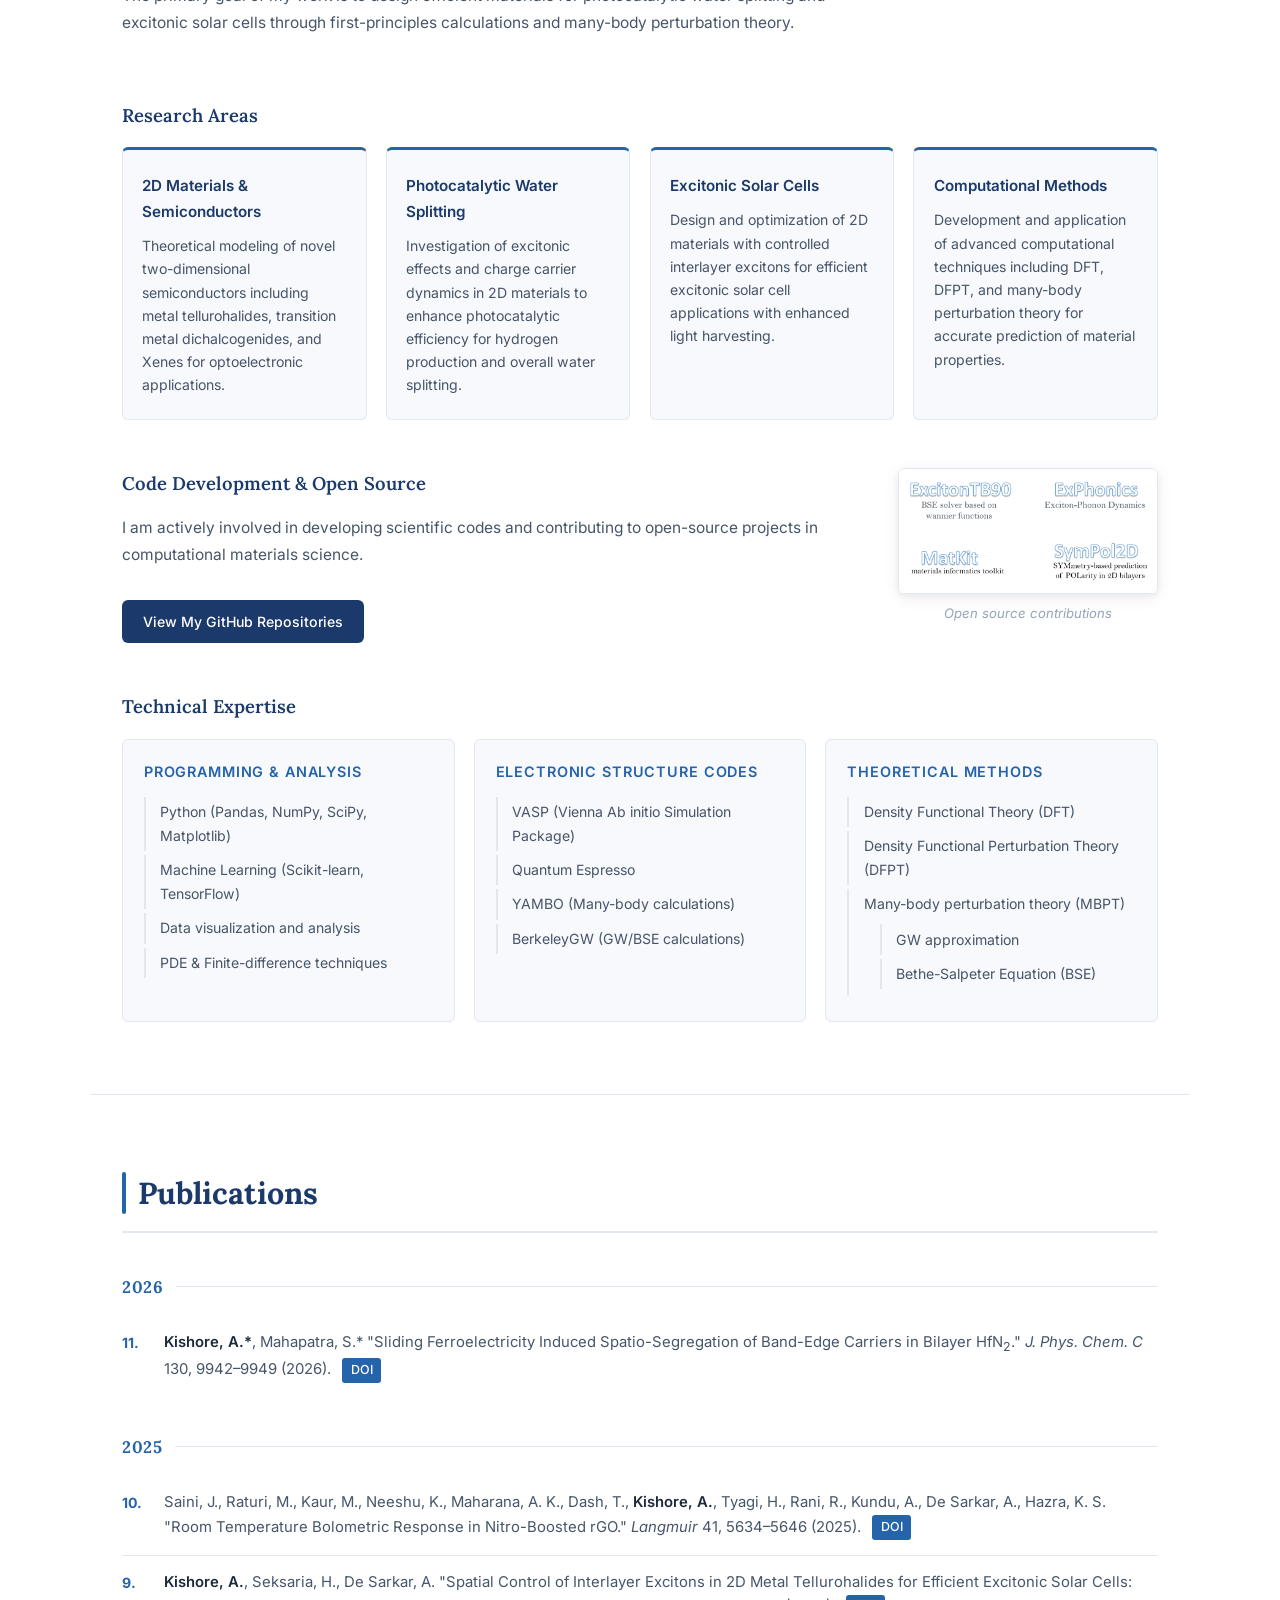
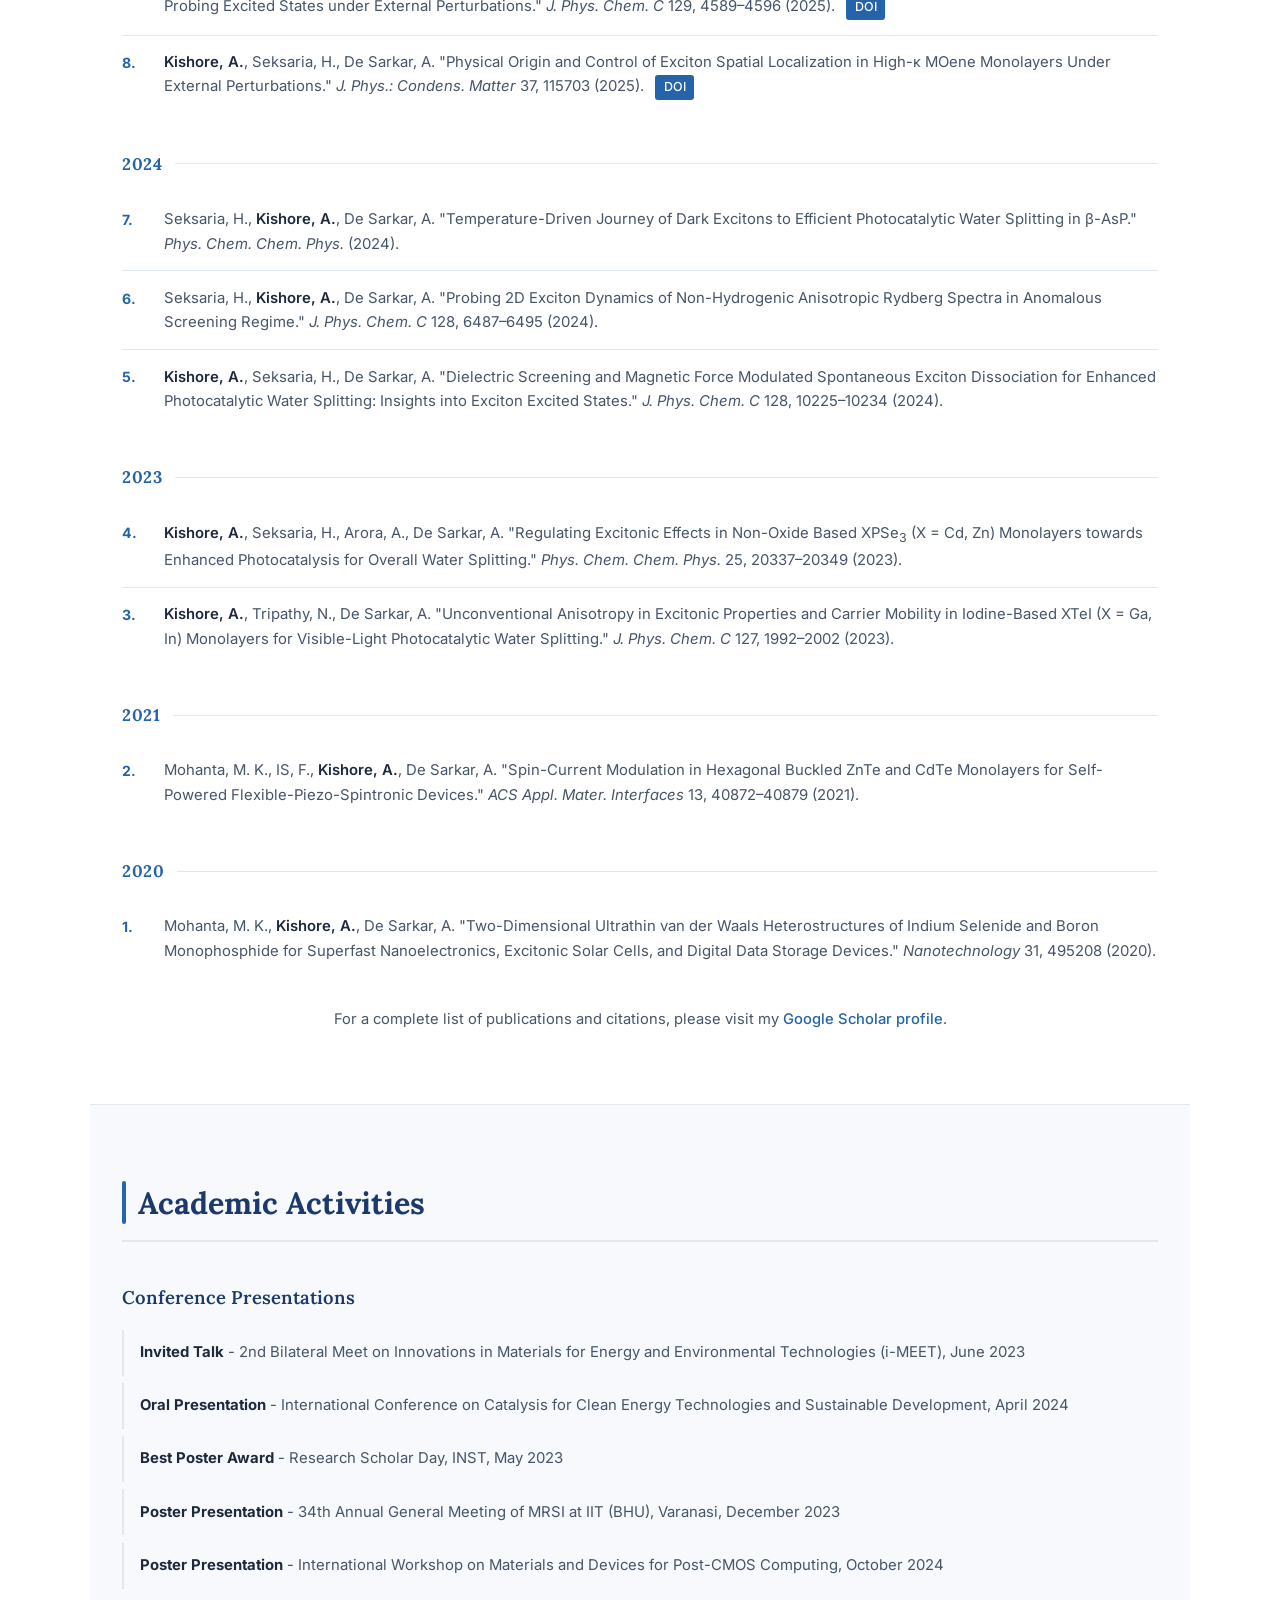
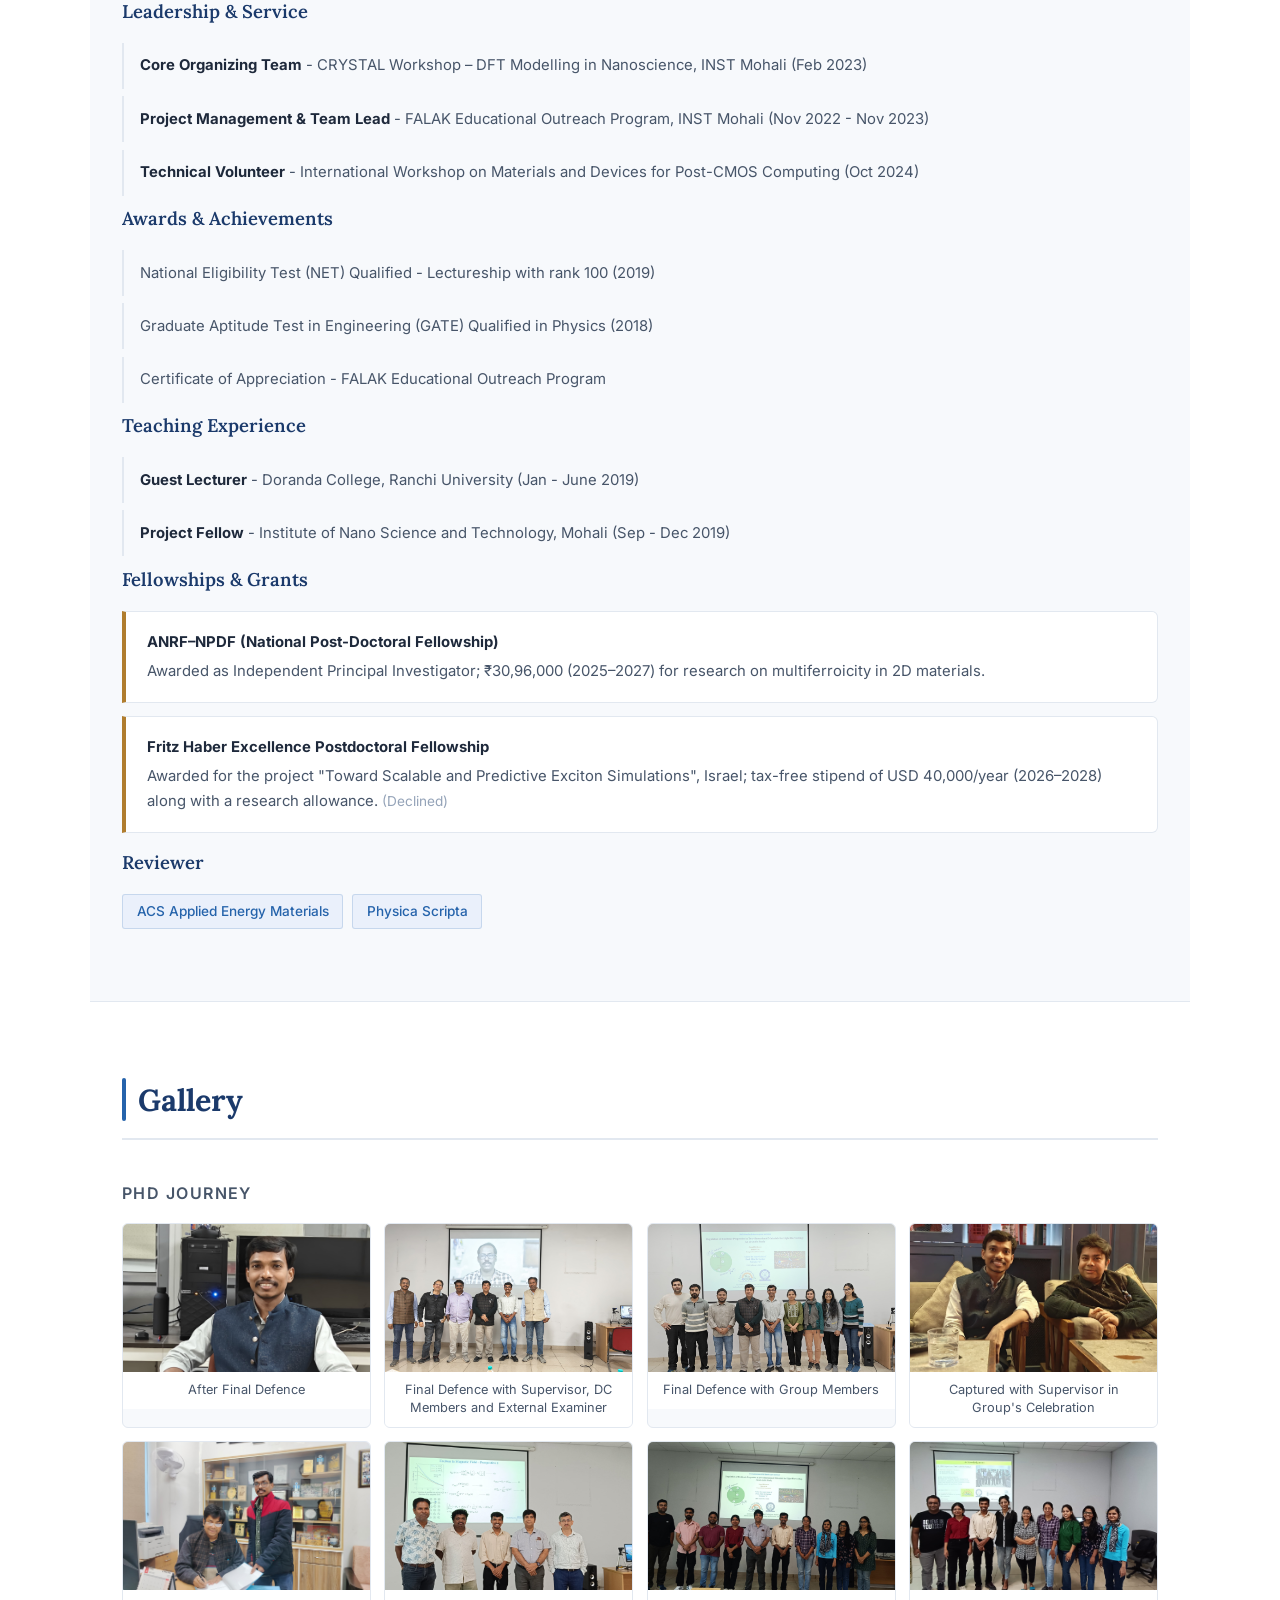
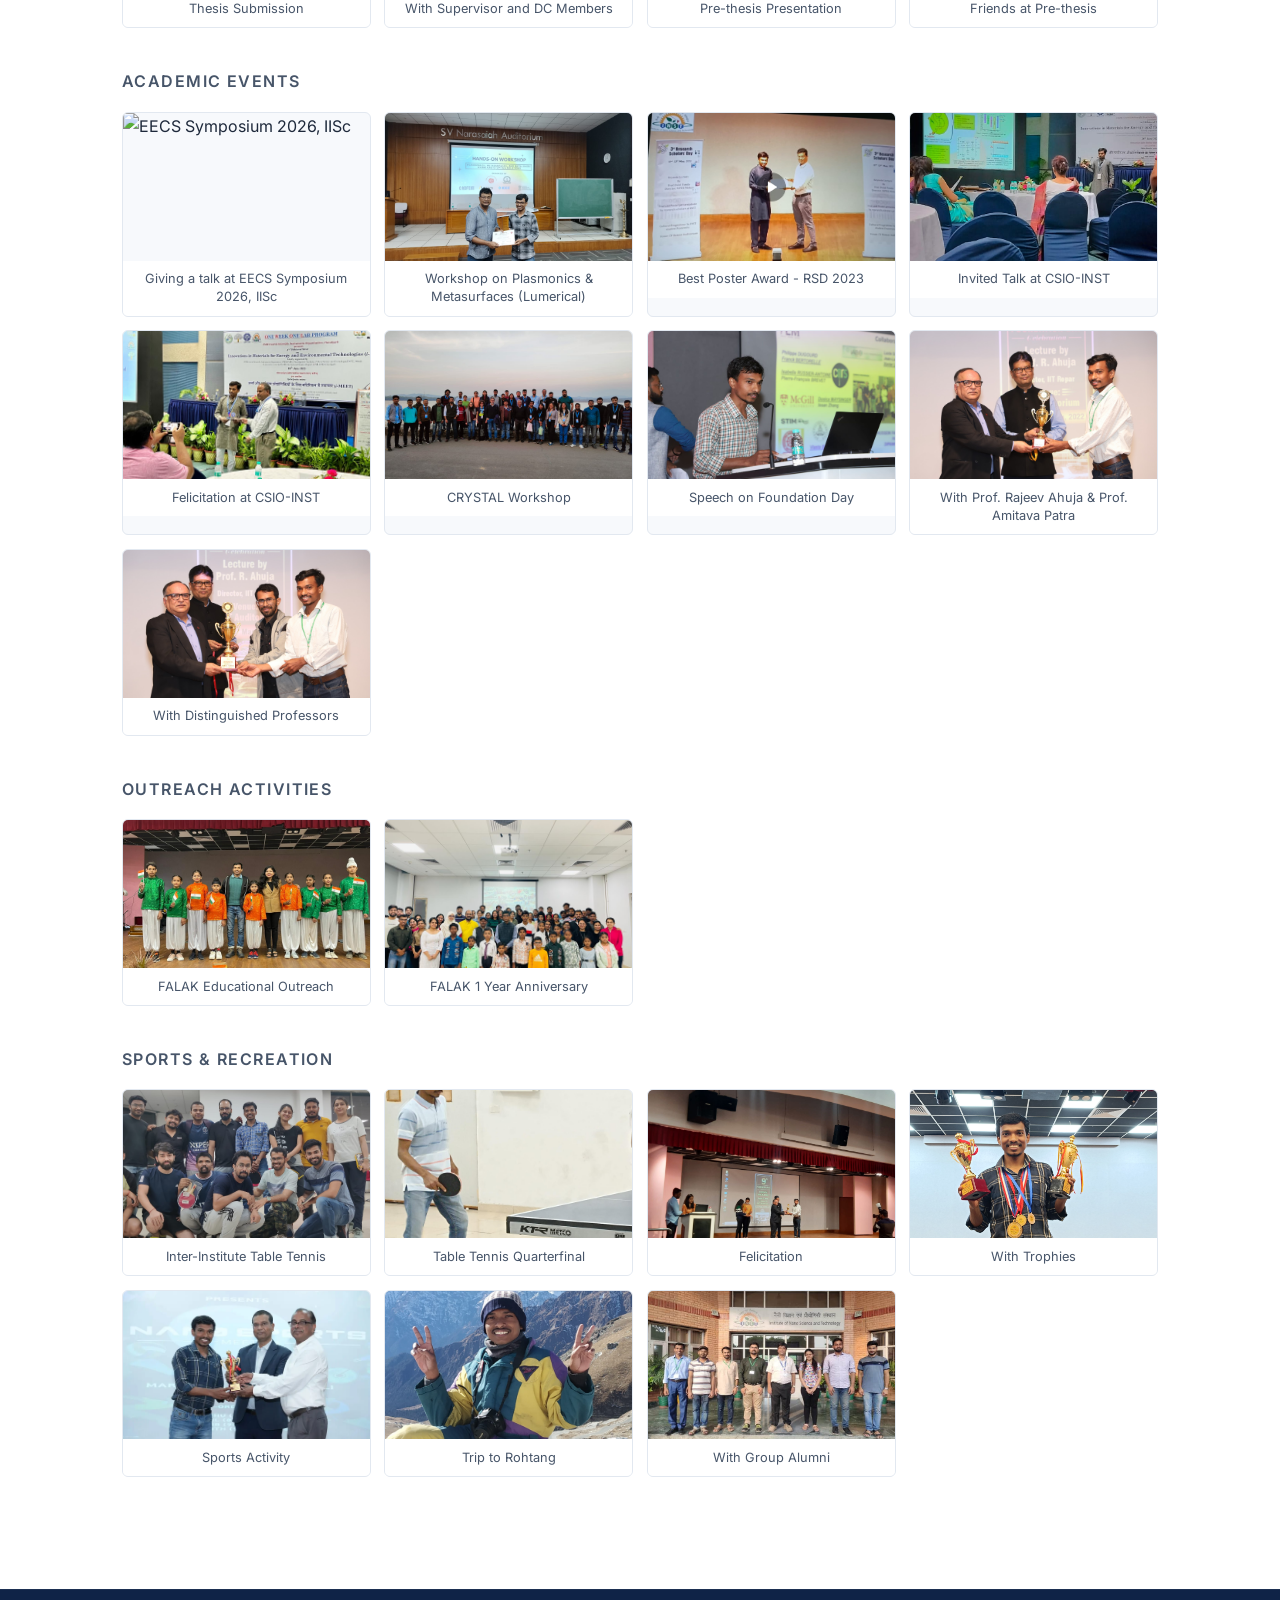
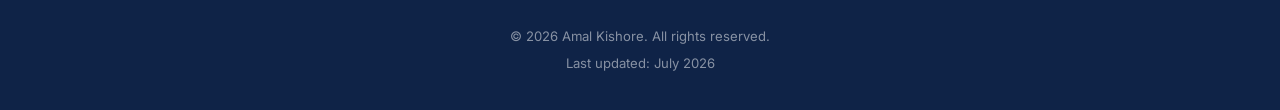
==== commit 4acbc9b0: "Fellowship: change 'Not Accepted' to 'Declined', add Israel Co-Authored-By: Claude Sonnet 4.6 <norep" ====
--- a/index.html
+++ b/index.html
@@ -263,7 +263,7 @@
                     </li>
                     <li class="fellowship-item">
                         <strong>Fritz Haber Excellence Postdoctoral Fellowship</strong>
-                        Awarded for the project "Toward Scalable and Predictive Exciton Simulations"; tax-free stipend of USD 40,000/year (2026–2028) along with a research allowance. <em>(Not Accepted)</em>
+                        Awarded for the project "Toward Scalable and Predictive Exciton Simulations", Israel; tax-free stipend of USD 40,000/year (2026–2028) along with a research allowance. <em>(Declined)</em>
                     </li>
                 </ul>
 
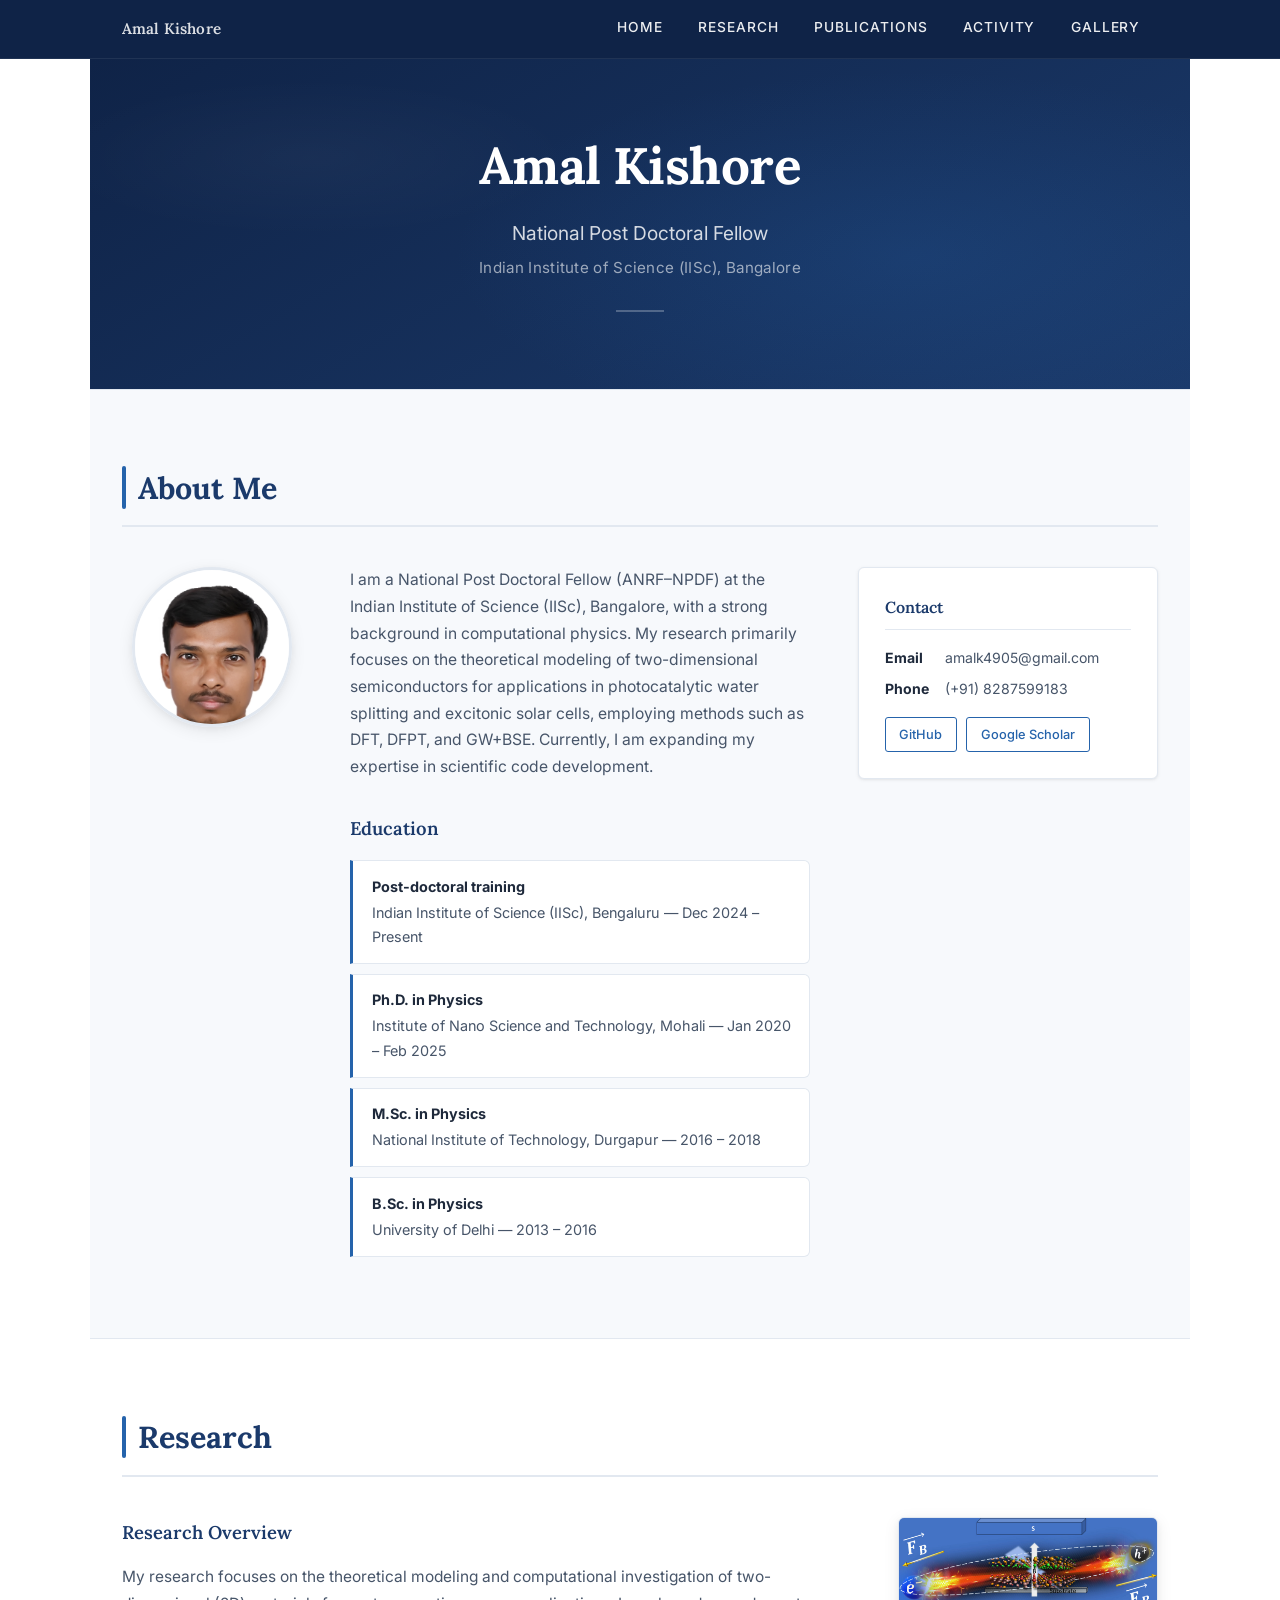
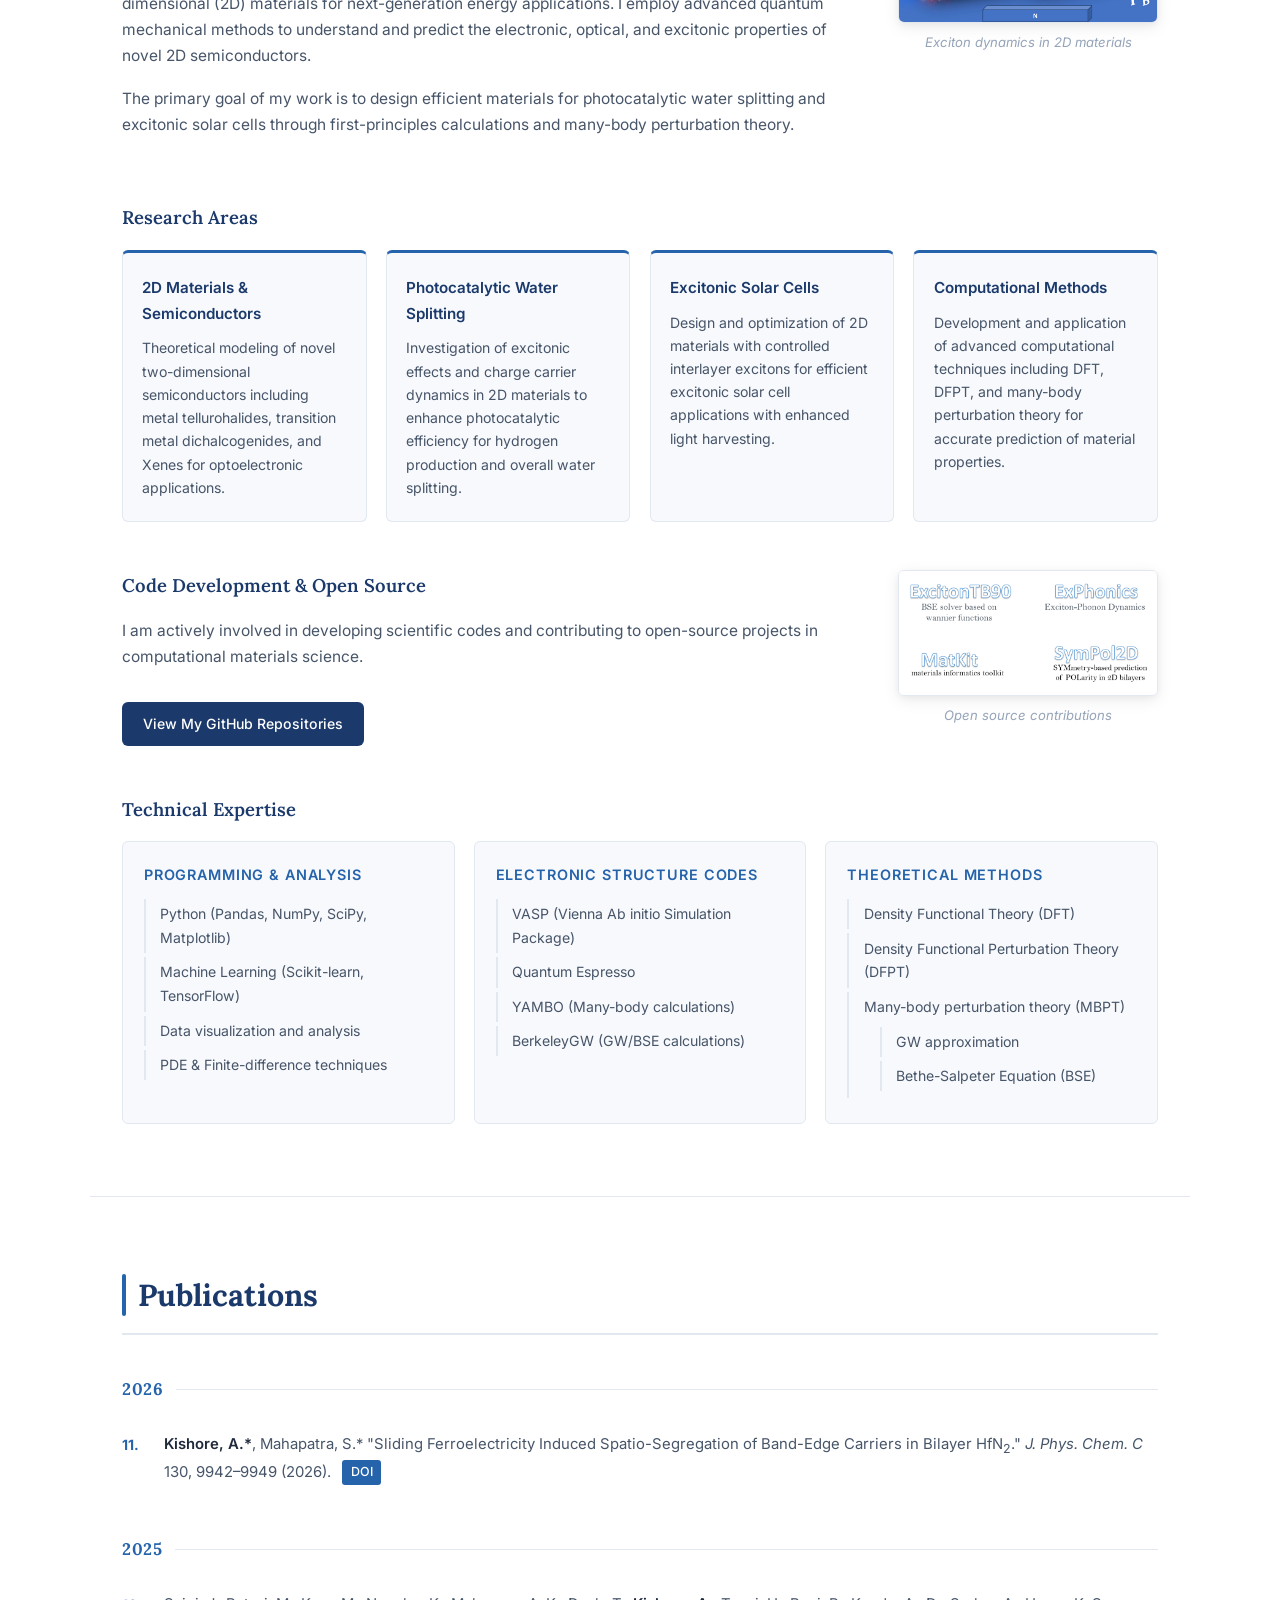
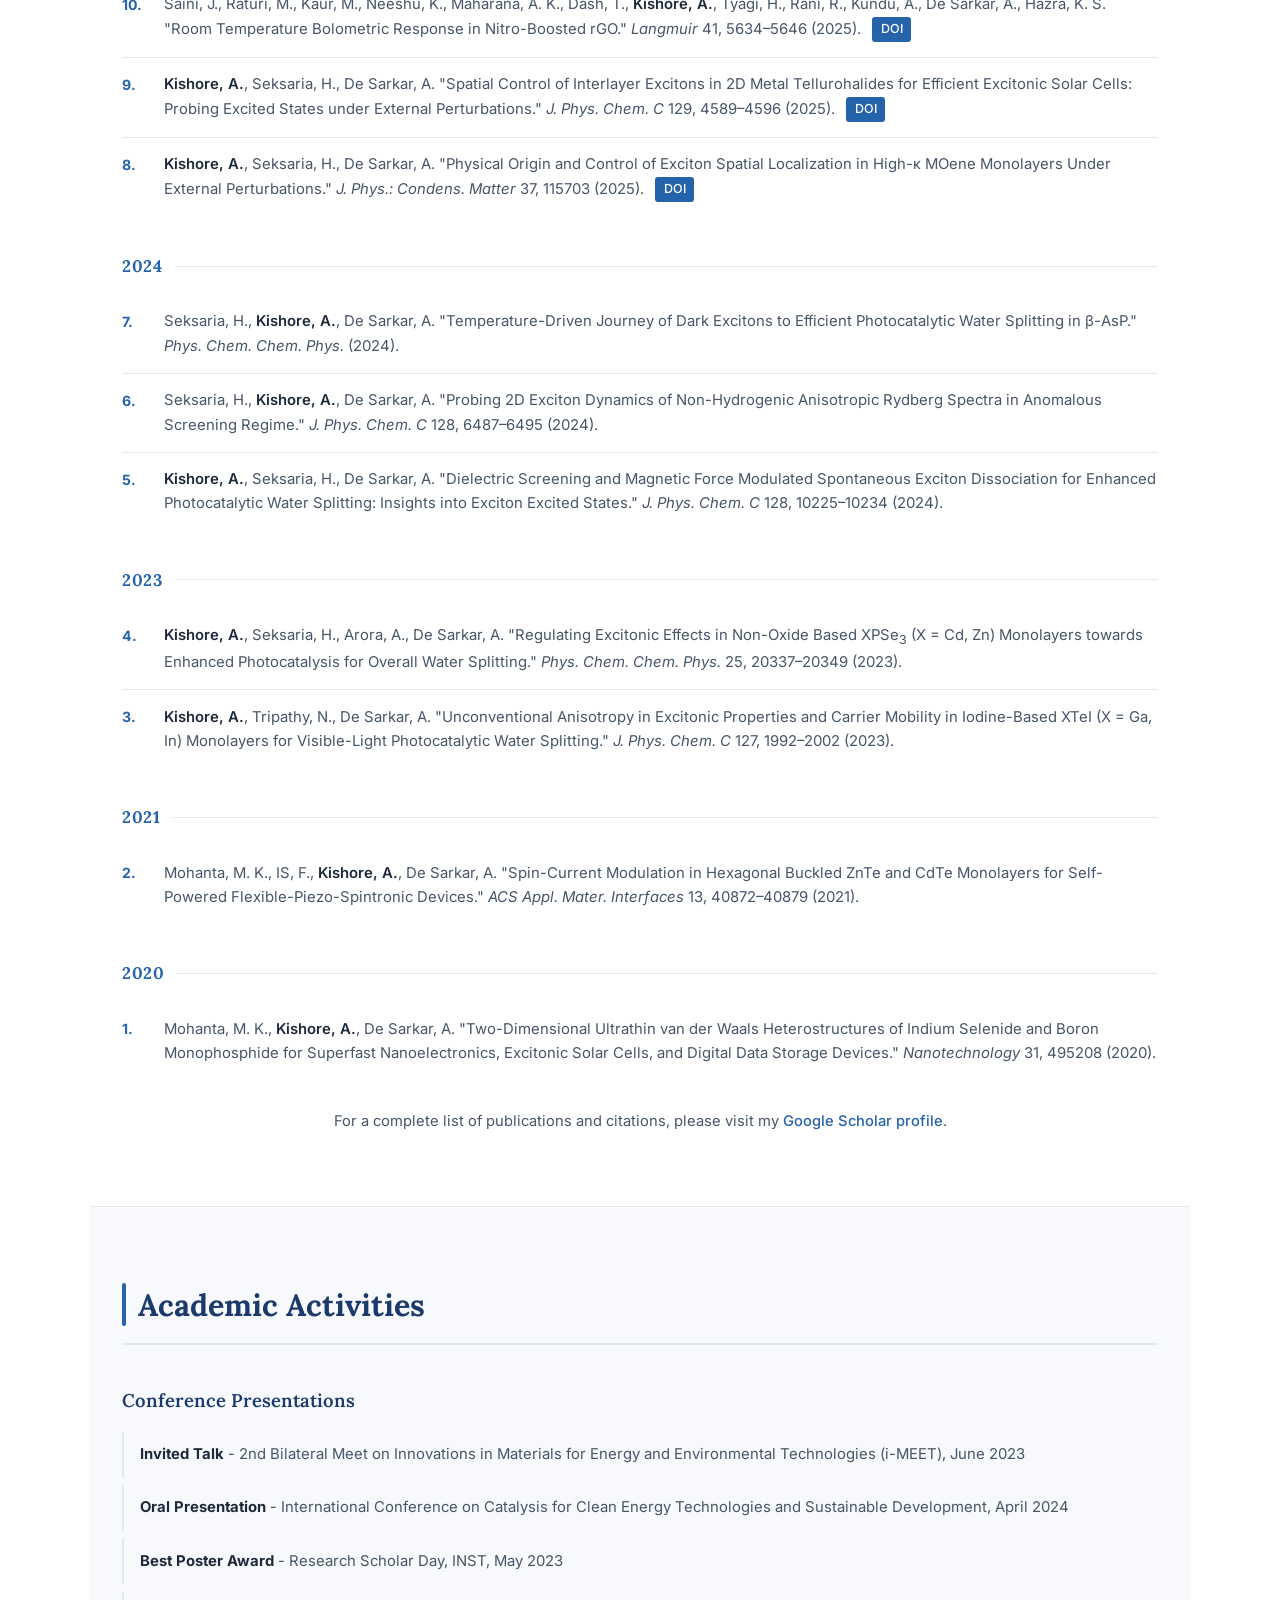
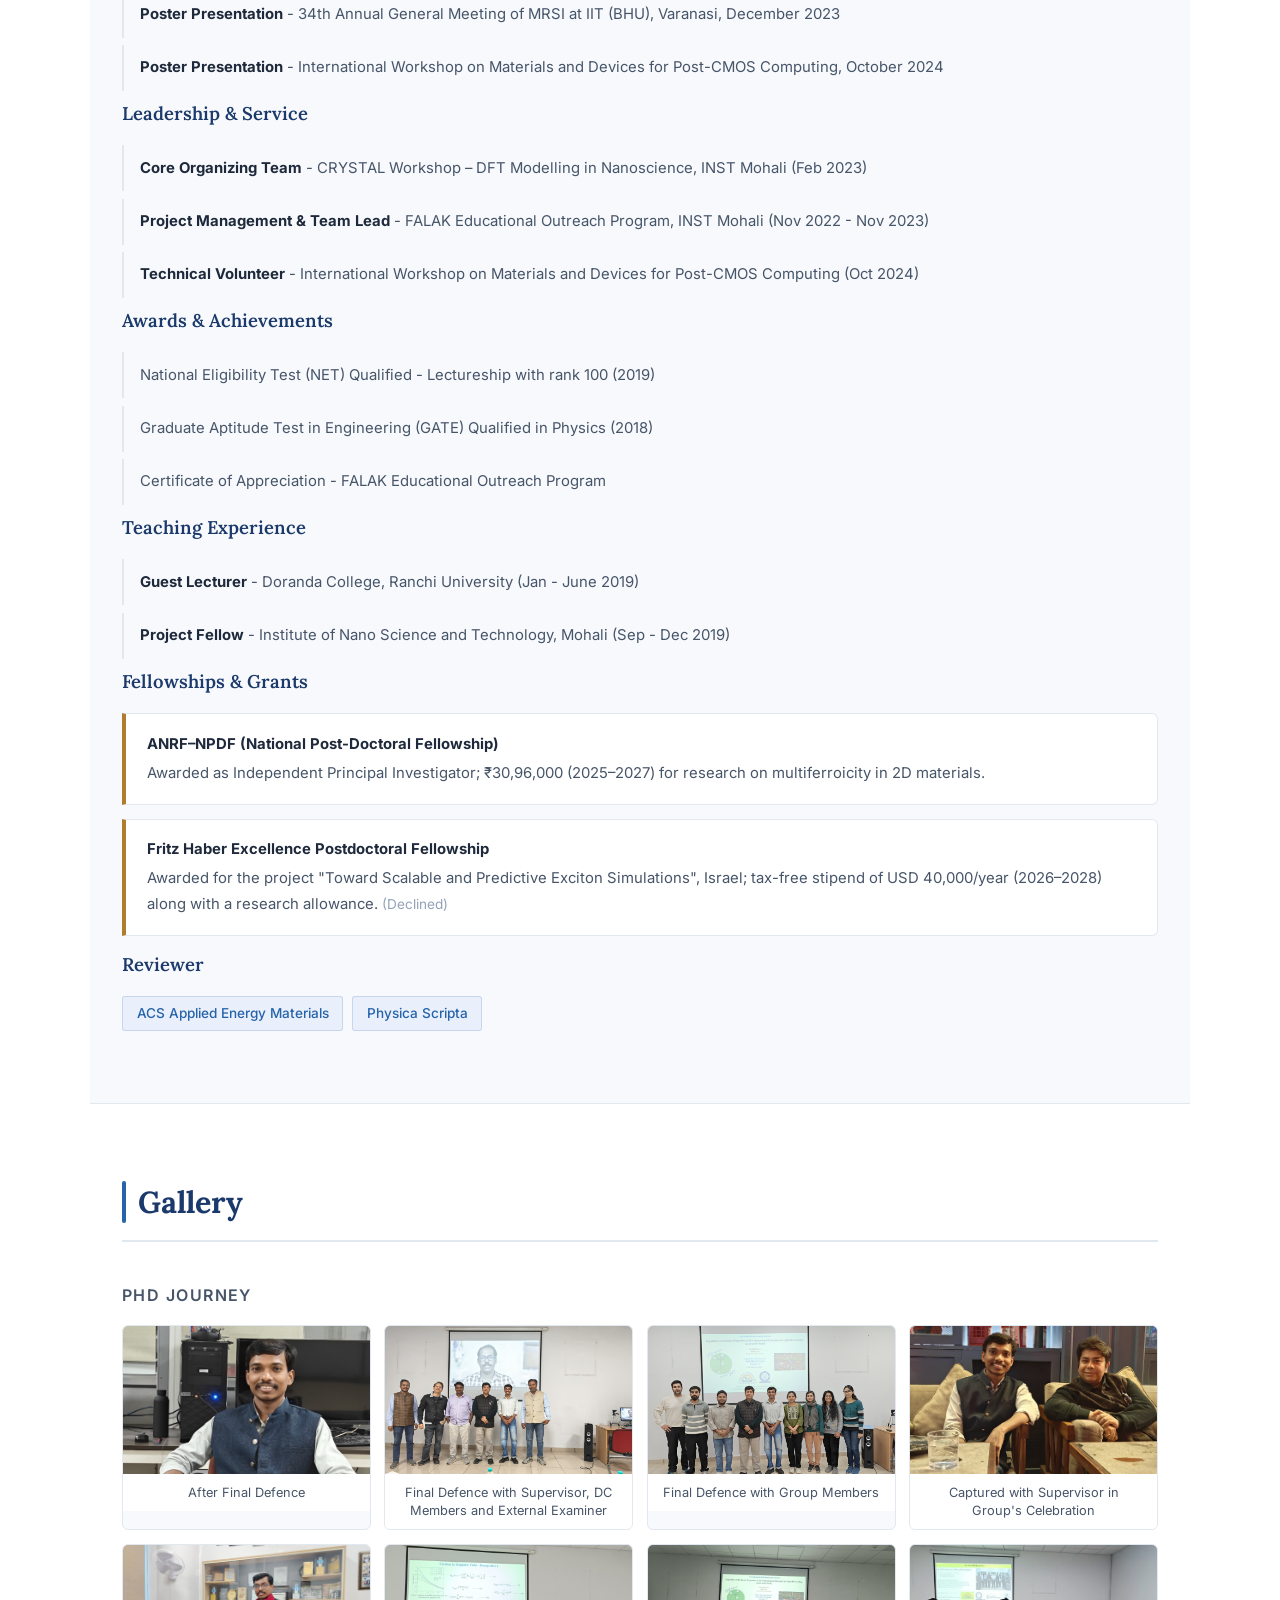
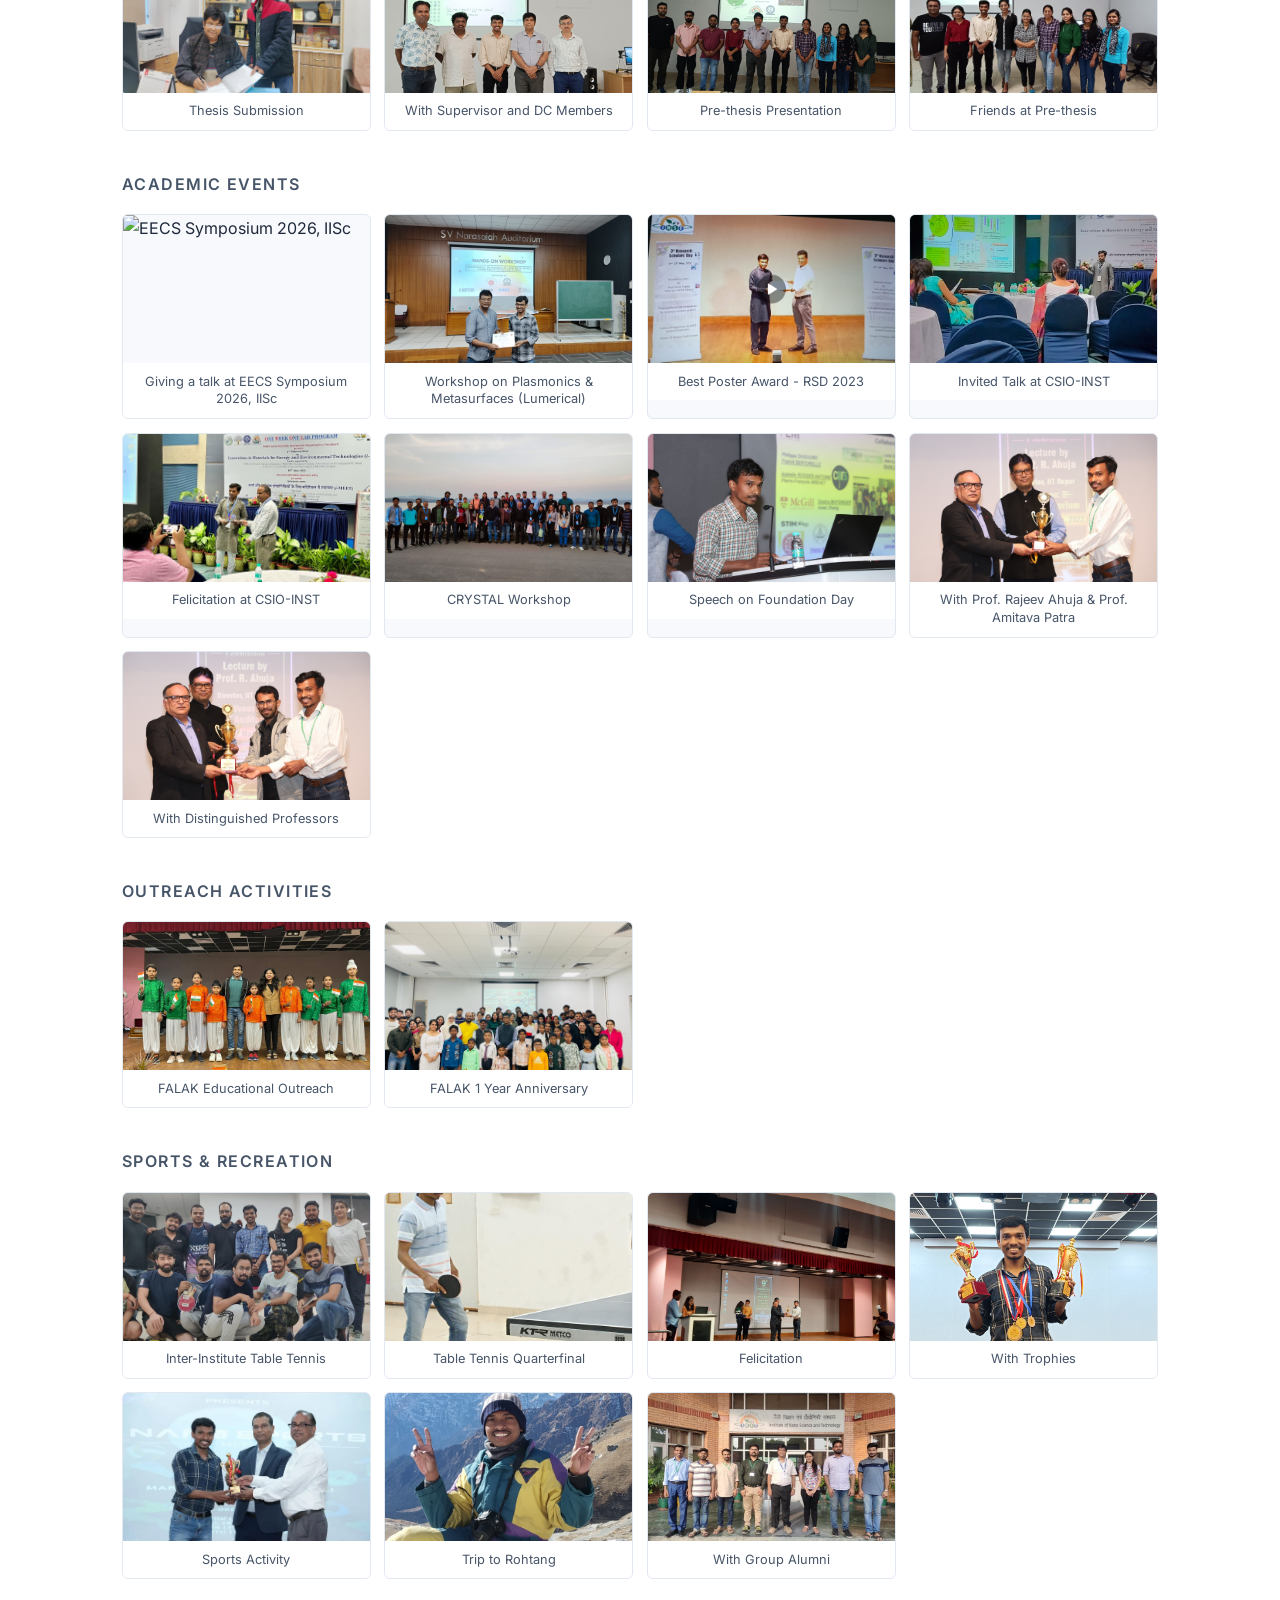
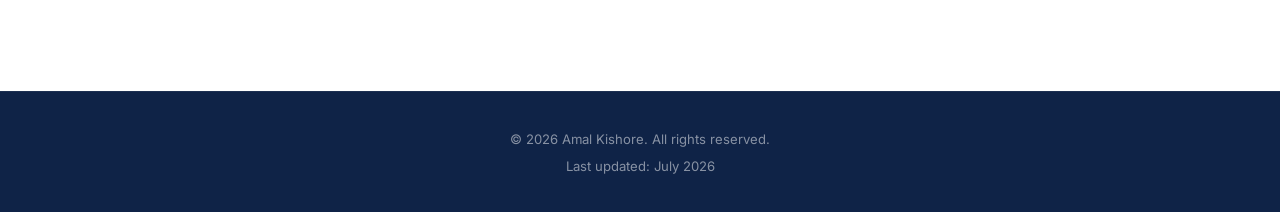
==== commit 6d351c2c: "Add profile photo to About section Co-Authored-By: Claude Sonnet 4.6 <noreply@anthropic.com>" ====
--- a/index.html
+++ b/index.html
@@ -35,6 +35,9 @@
         <section id="home-content">
             <h2>About Me</h2>
             <div class="about-grid">
+                <div class="about-photo-col">
+                    <img src="photos/amal-passport-photo.jpeg" alt="Amal Kishore" class="profile-photo">
+                </div>
                 <div class="about-bio">
                     <p>I am a National Post Doctoral Fellow (ANRF–NPDF) at the Indian Institute of Science (IISc), Bangalore, with a strong background in computational physics. My research primarily focuses on the theoretical modeling of two-dimensional semiconductors for applications in photocatalytic water splitting and excitonic solar cells, employing methods such as DFT, DFPT, and GW+BSE. Currently, I am expanding my expertise in scientific code development.</p>
 
--- a/styles.css
+++ b/styles.css
@@ -62,8 +62,8 @@
 }
 
 nav a {
-  color: rgba(255,255,255,.65);
-  font-size: .82rem; font-weight: 500; letter-spacing: .07em;
+  color: rgba(255,255,255,.92);
+  font-size: .86rem; font-weight: 500; letter-spacing: .07em;
   text-transform: uppercase; text-decoration: none;
   padding: 0 1.1rem; height: 58px;
   display: flex; align-items: center;
@@ -72,8 +72,8 @@
 }
 
 nav a:hover {
-  color: rgba(255,255,255,.95);
-  border-bottom-color: rgba(255,255,255,.3);
+  color: #ffffff;
+  border-bottom-color: rgba(255,255,255,.55);
   text-decoration: none;
 }
 
@@ -175,8 +175,19 @@
 
 .about-grid {
   display: grid;
-  grid-template-columns: 1fr 340px;
-  gap: 3.5rem; align-items: start;
+  grid-template-columns: 180px 1fr 300px;
+  gap: 3rem; align-items: start;
+}
+
+.about-photo-col { text-align: center; }
+
+.profile-photo {
+  width: 160px; height: 160px;
+  object-fit: cover; object-position: top;
+  border-radius: 50%;
+  border: 3px solid var(--border);
+  box-shadow: var(--shadow-md);
+  display: block; margin: 0 auto;
 }
 
 .about-bio p {
@@ -487,6 +498,7 @@
 /* ─── RESPONSIVE ─────────────────────────────────────────── */
 @media (max-width: 900px) {
   .about-grid { grid-template-columns: 1fr; gap: 2rem; }
+  .about-photo-col { display: none; }
   .research-overview, .code-projects { grid-template-columns: 1fr; gap: 1.5rem; }
   .research-image, .code-image { display: none; }
 }
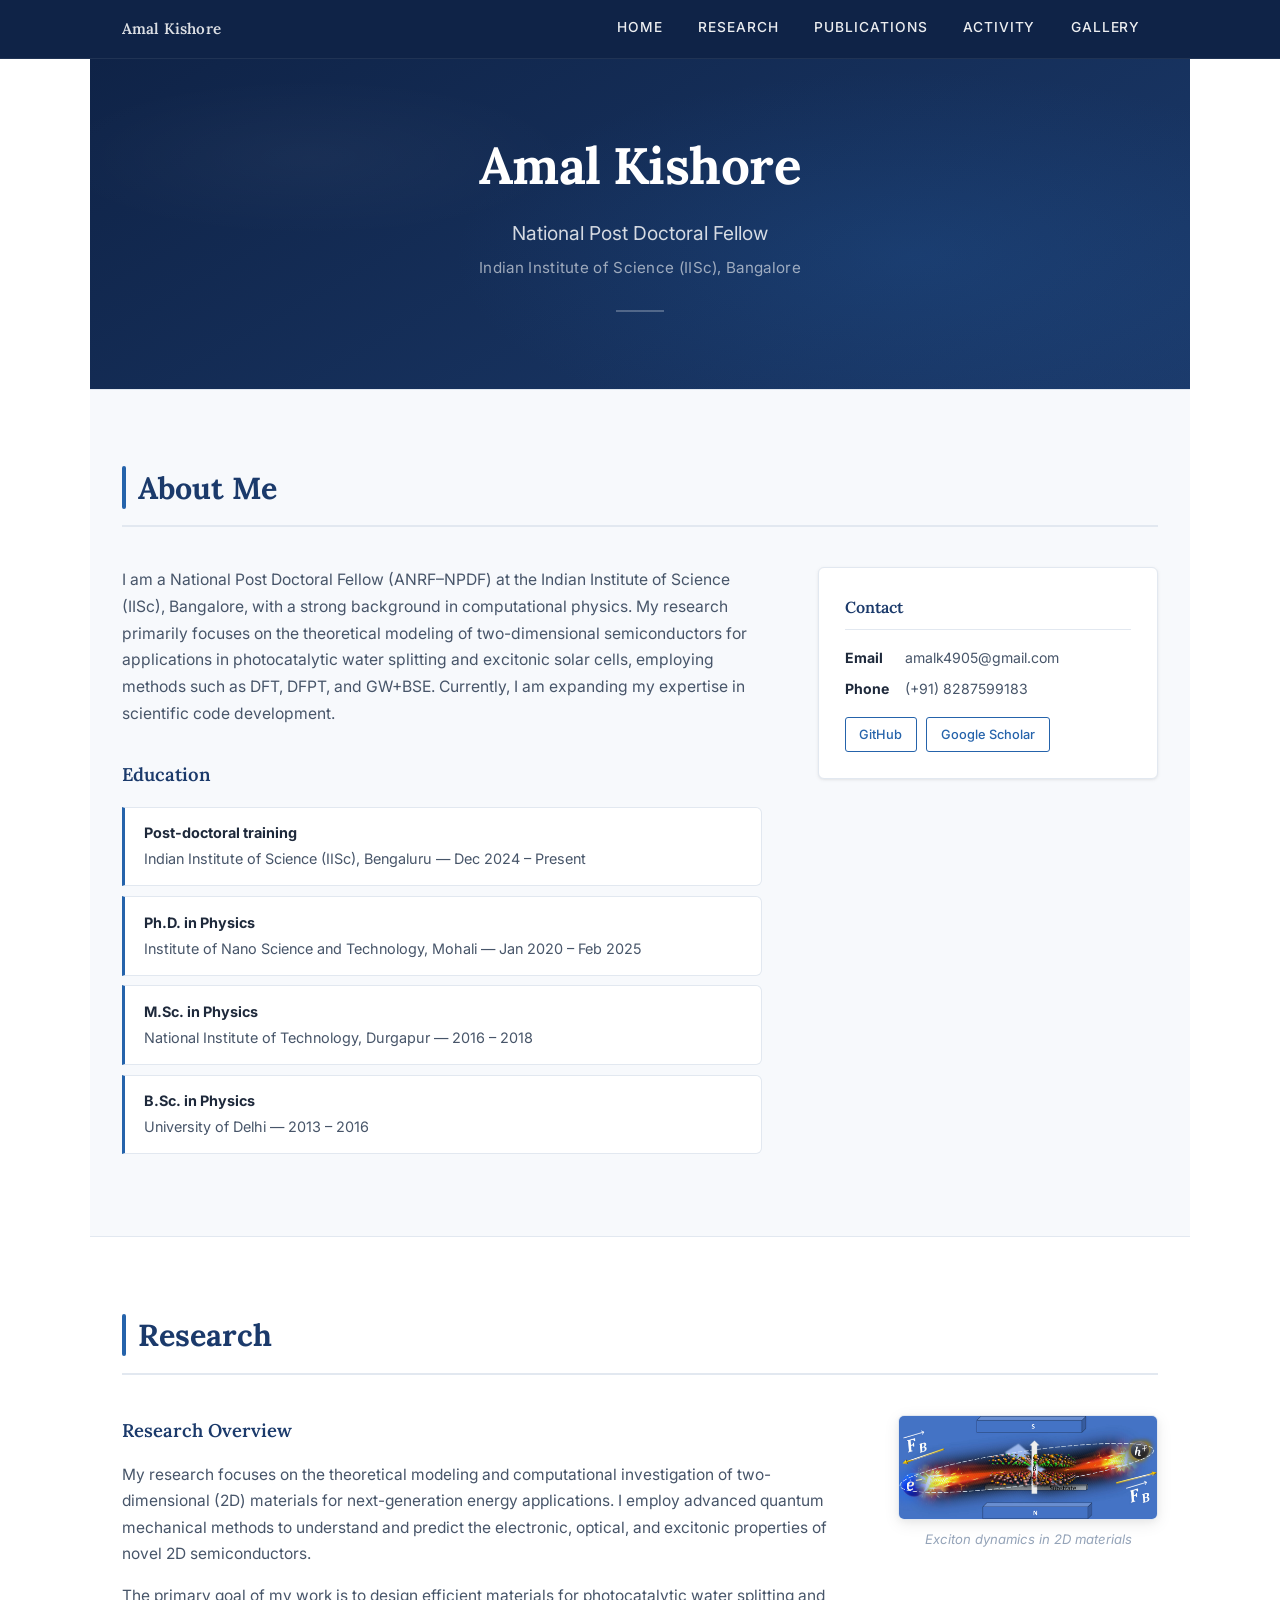
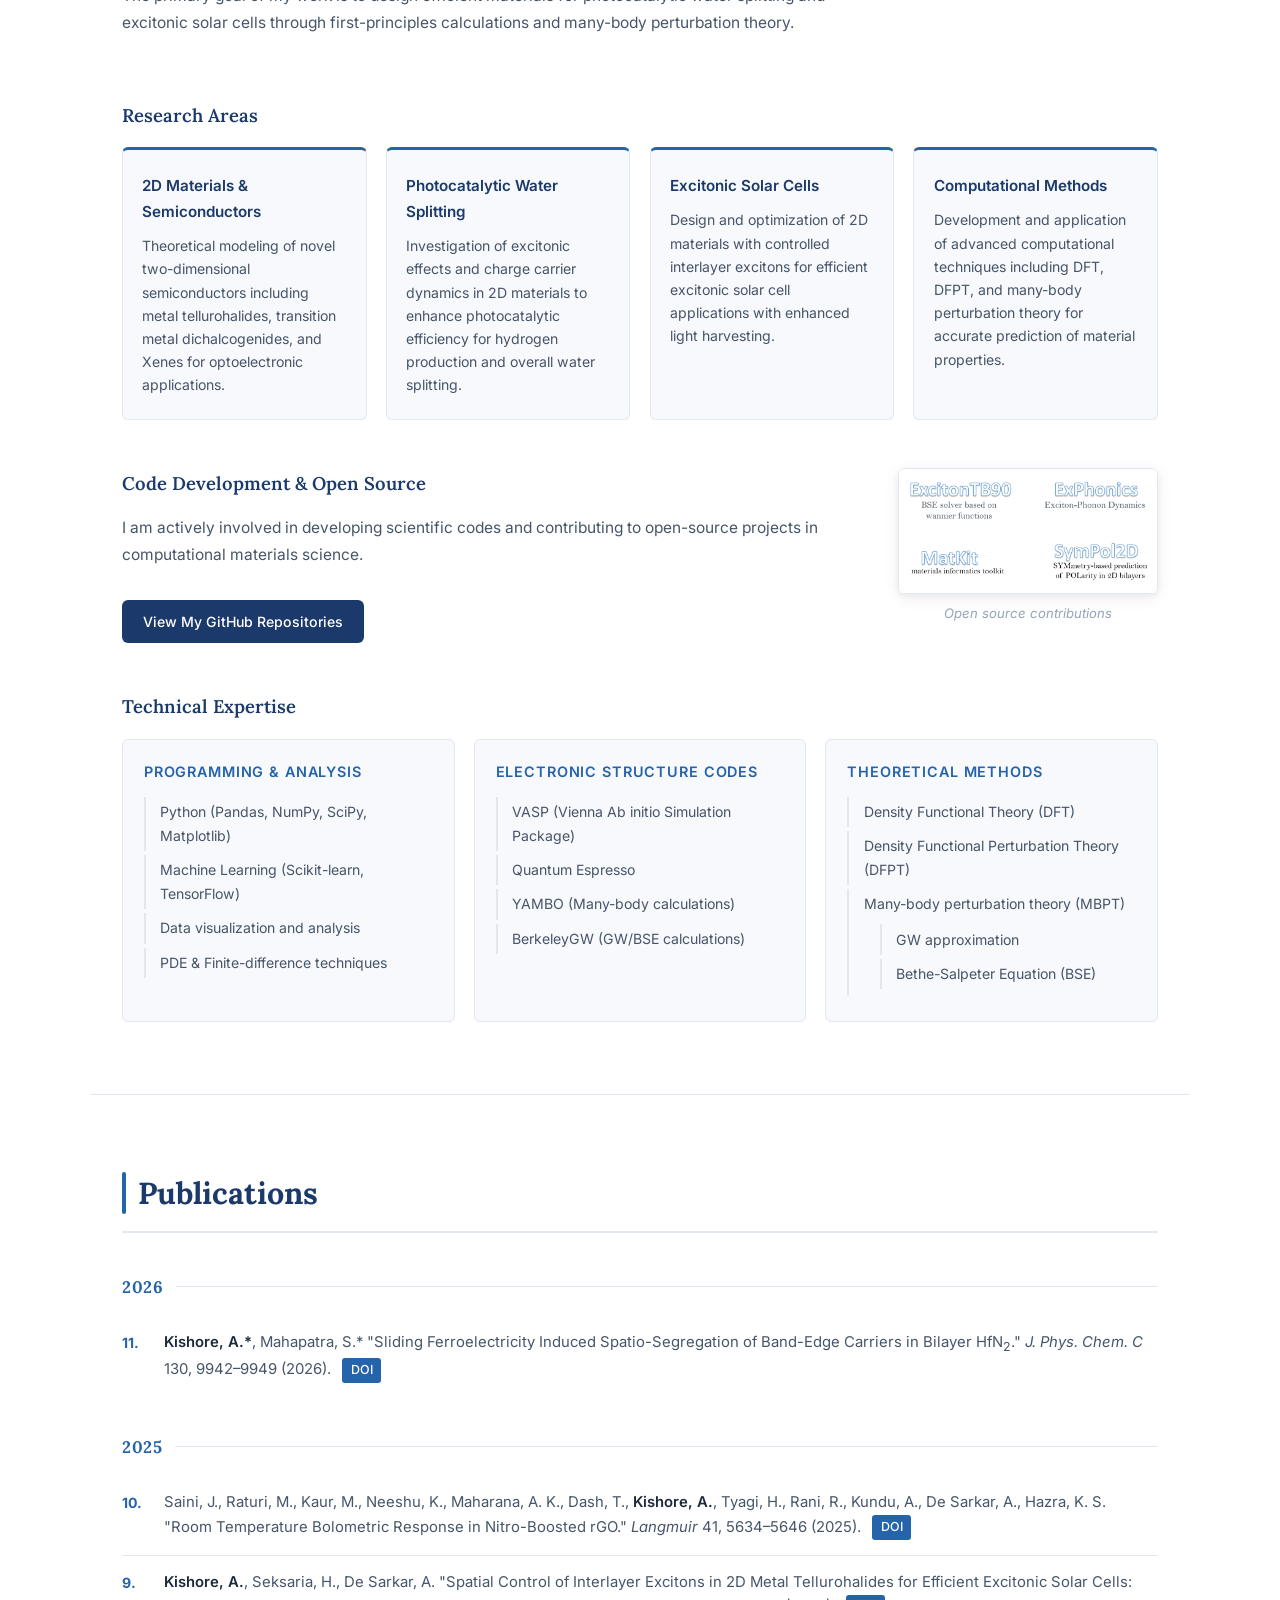
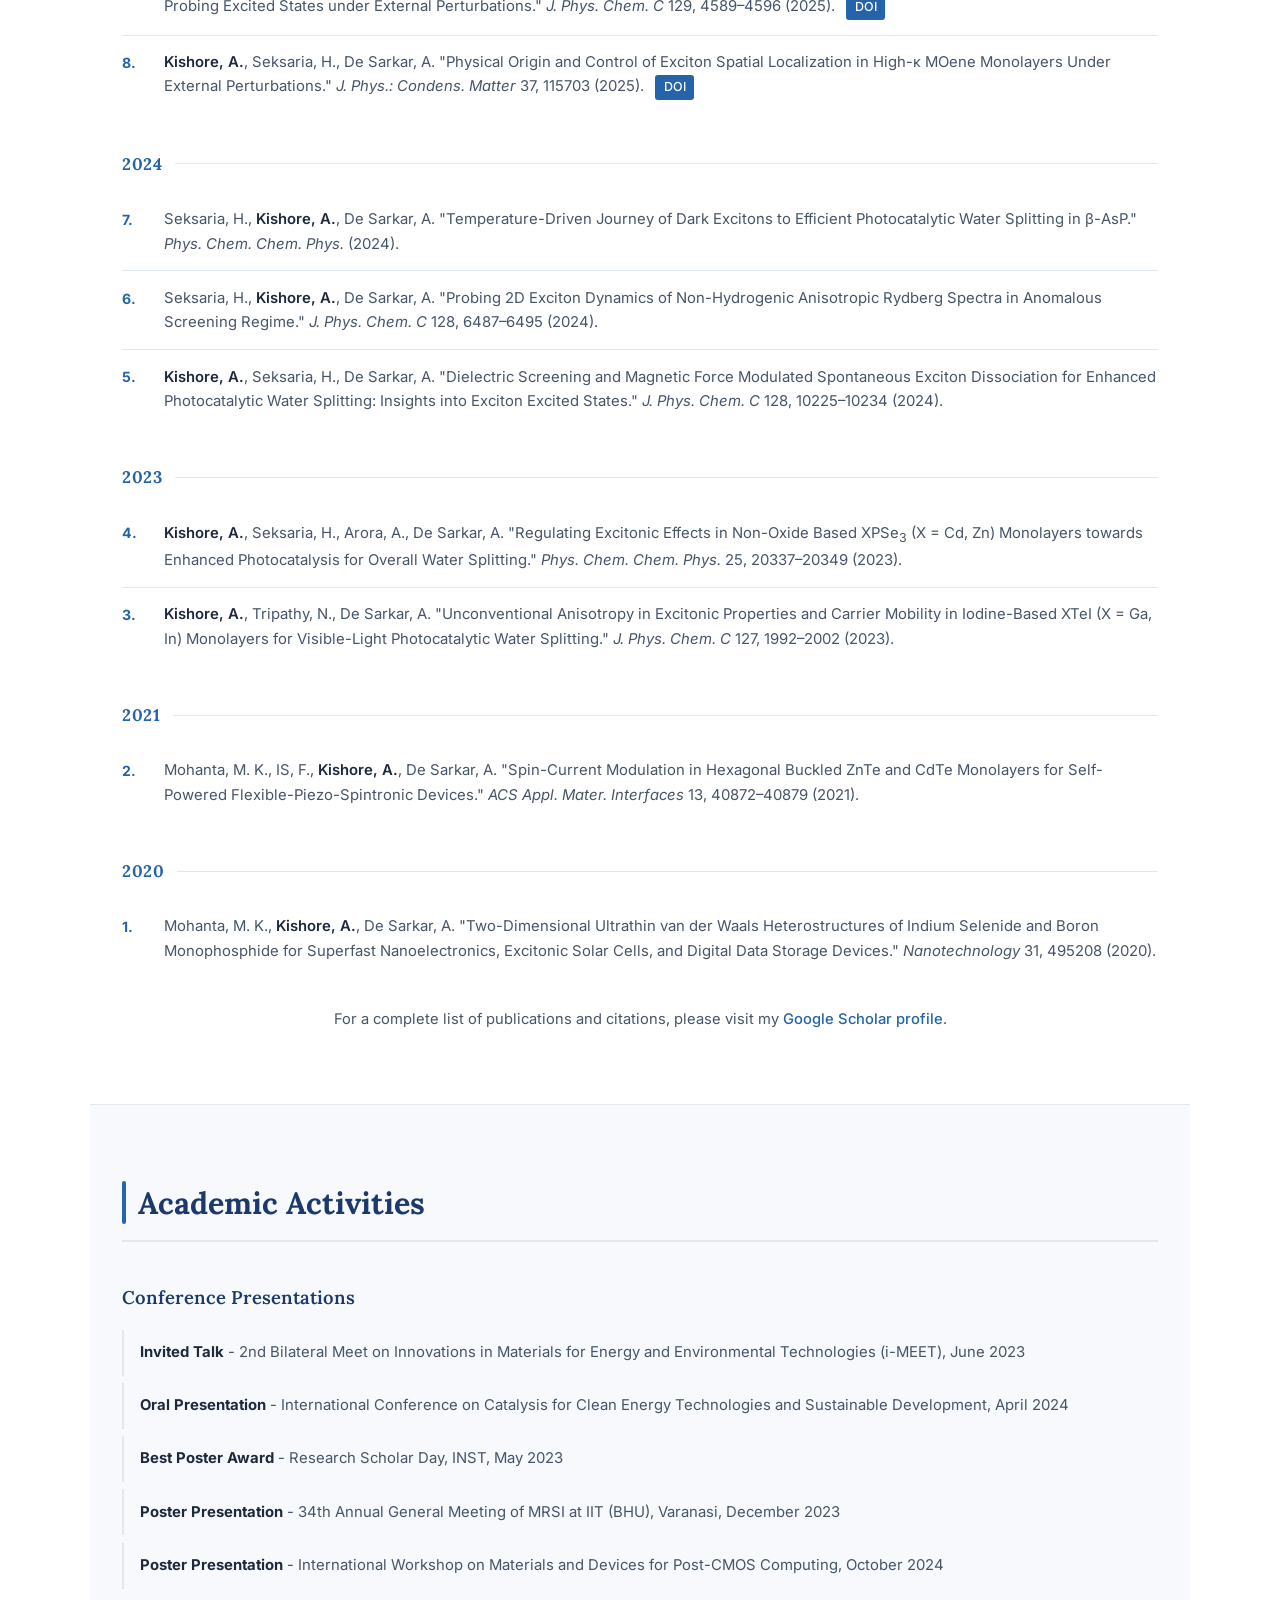
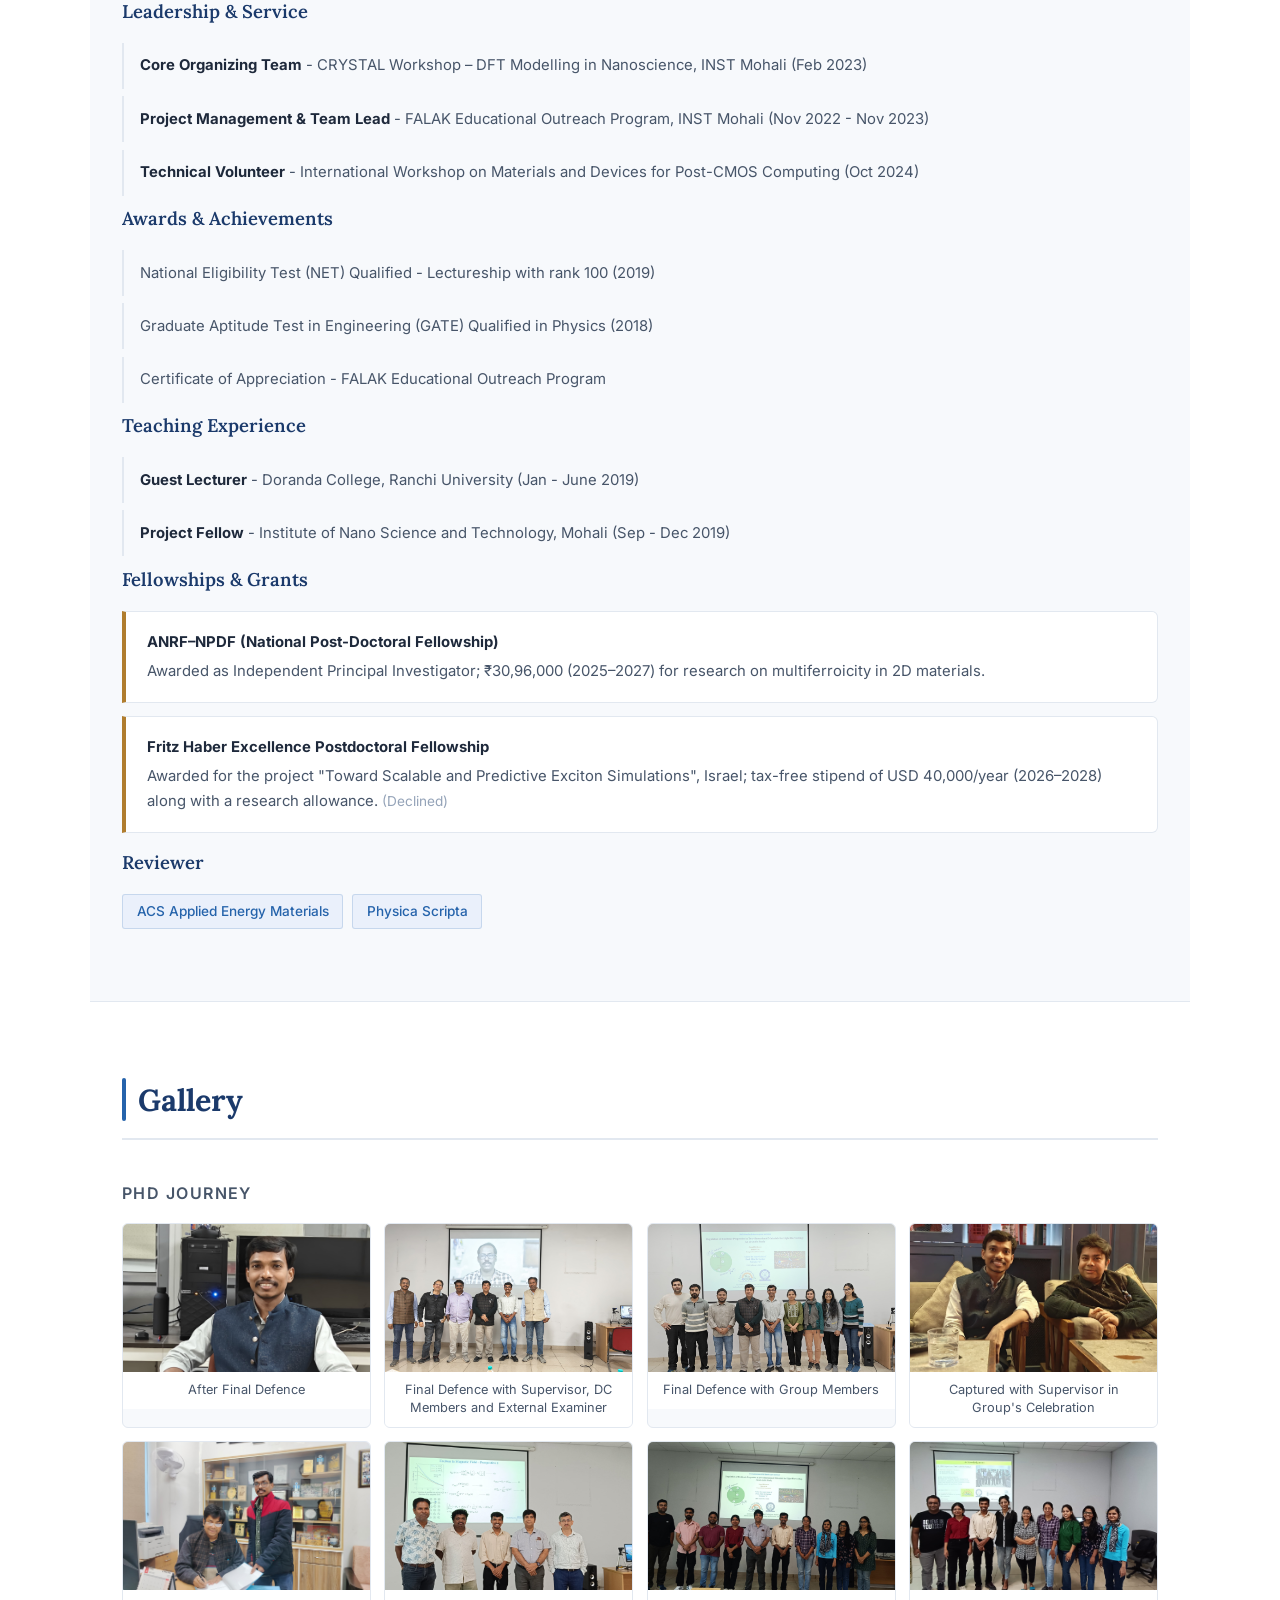
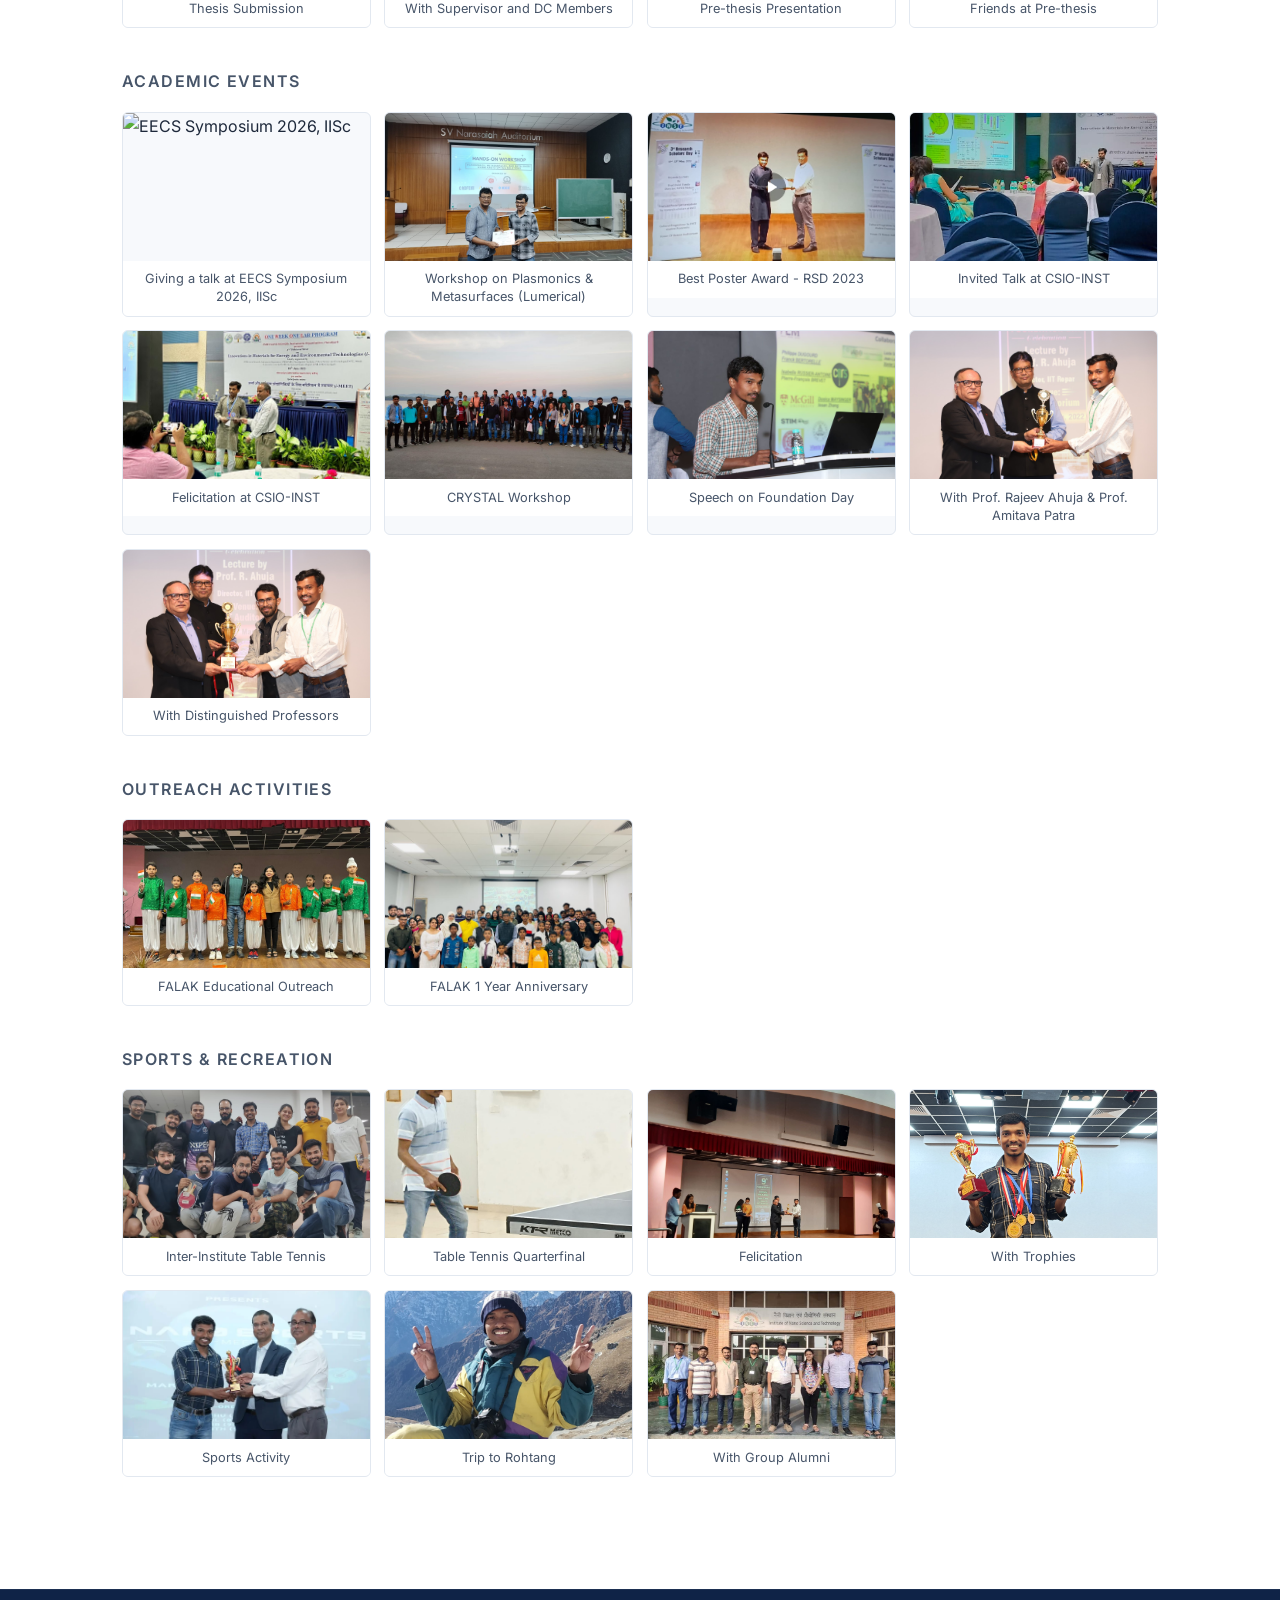
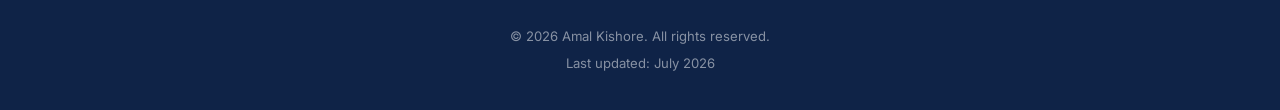
==== commit fb4754b9: "Revert "Add profile photo to About section" This reverts commit 6d351c2c2485715175a4d0800d06fccbaeba" ====
--- a/index.html
+++ b/index.html
@@ -35,9 +35,6 @@
         <section id="home-content">
             <h2>About Me</h2>
             <div class="about-grid">
-                <div class="about-photo-col">
-                    <img src="photos/amal-passport-photo.jpeg" alt="Amal Kishore" class="profile-photo">
-                </div>
                 <div class="about-bio">
                     <p>I am a National Post Doctoral Fellow (ANRF–NPDF) at the Indian Institute of Science (IISc), Bangalore, with a strong background in computational physics. My research primarily focuses on the theoretical modeling of two-dimensional semiconductors for applications in photocatalytic water splitting and excitonic solar cells, employing methods such as DFT, DFPT, and GW+BSE. Currently, I am expanding my expertise in scientific code development.</p>
 
--- a/styles.css
+++ b/styles.css
@@ -175,19 +175,8 @@
 
 .about-grid {
   display: grid;
-  grid-template-columns: 180px 1fr 300px;
-  gap: 3rem; align-items: start;
-}
-
-.about-photo-col { text-align: center; }
-
-.profile-photo {
-  width: 160px; height: 160px;
-  object-fit: cover; object-position: top;
-  border-radius: 50%;
-  border: 3px solid var(--border);
-  box-shadow: var(--shadow-md);
-  display: block; margin: 0 auto;
+  grid-template-columns: 1fr 340px;
+  gap: 3.5rem; align-items: start;
 }
 
 .about-bio p {
@@ -498,7 +487,6 @@
 /* ─── RESPONSIVE ─────────────────────────────────────────── */
 @media (max-width: 900px) {
   .about-grid { grid-template-columns: 1fr; gap: 2rem; }
-  .about-photo-col { display: none; }
   .research-overview, .code-projects { grid-template-columns: 1fr; gap: 1.5rem; }
   .research-image, .code-image { display: none; }
 }
